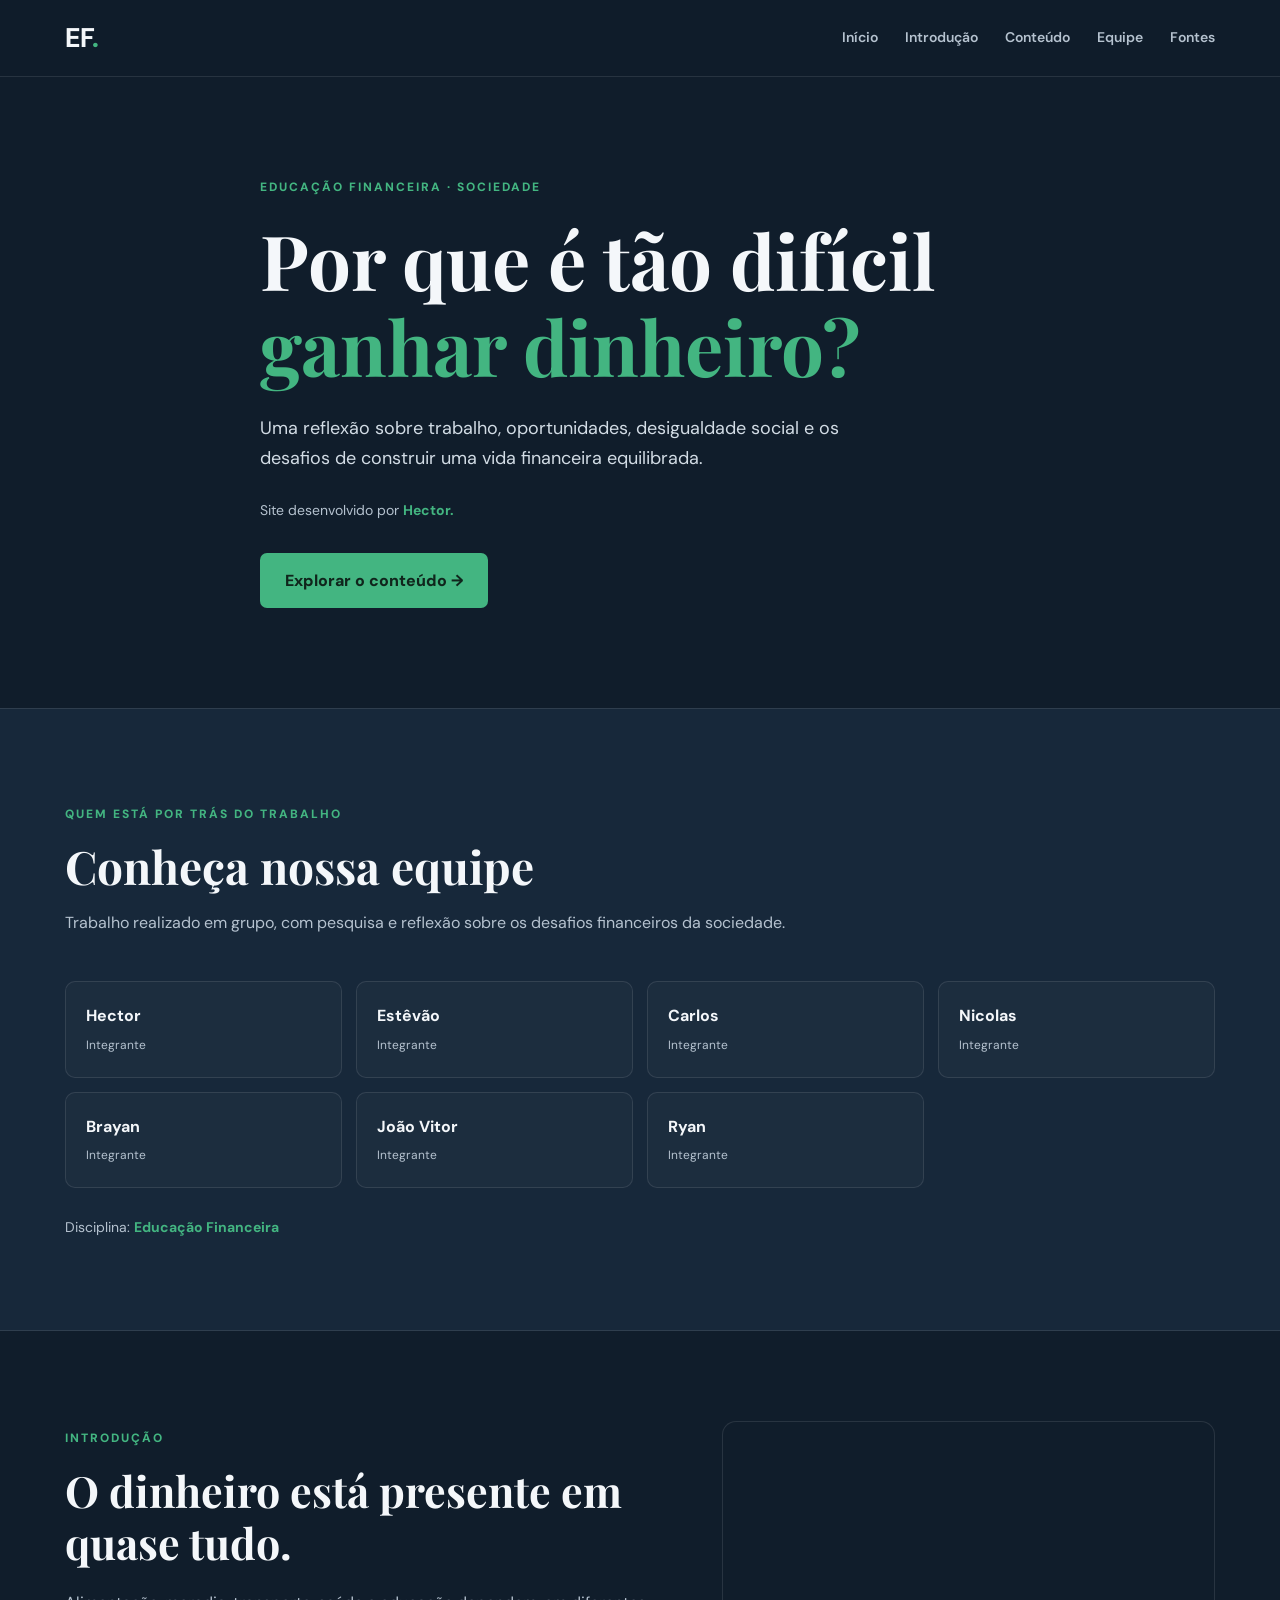
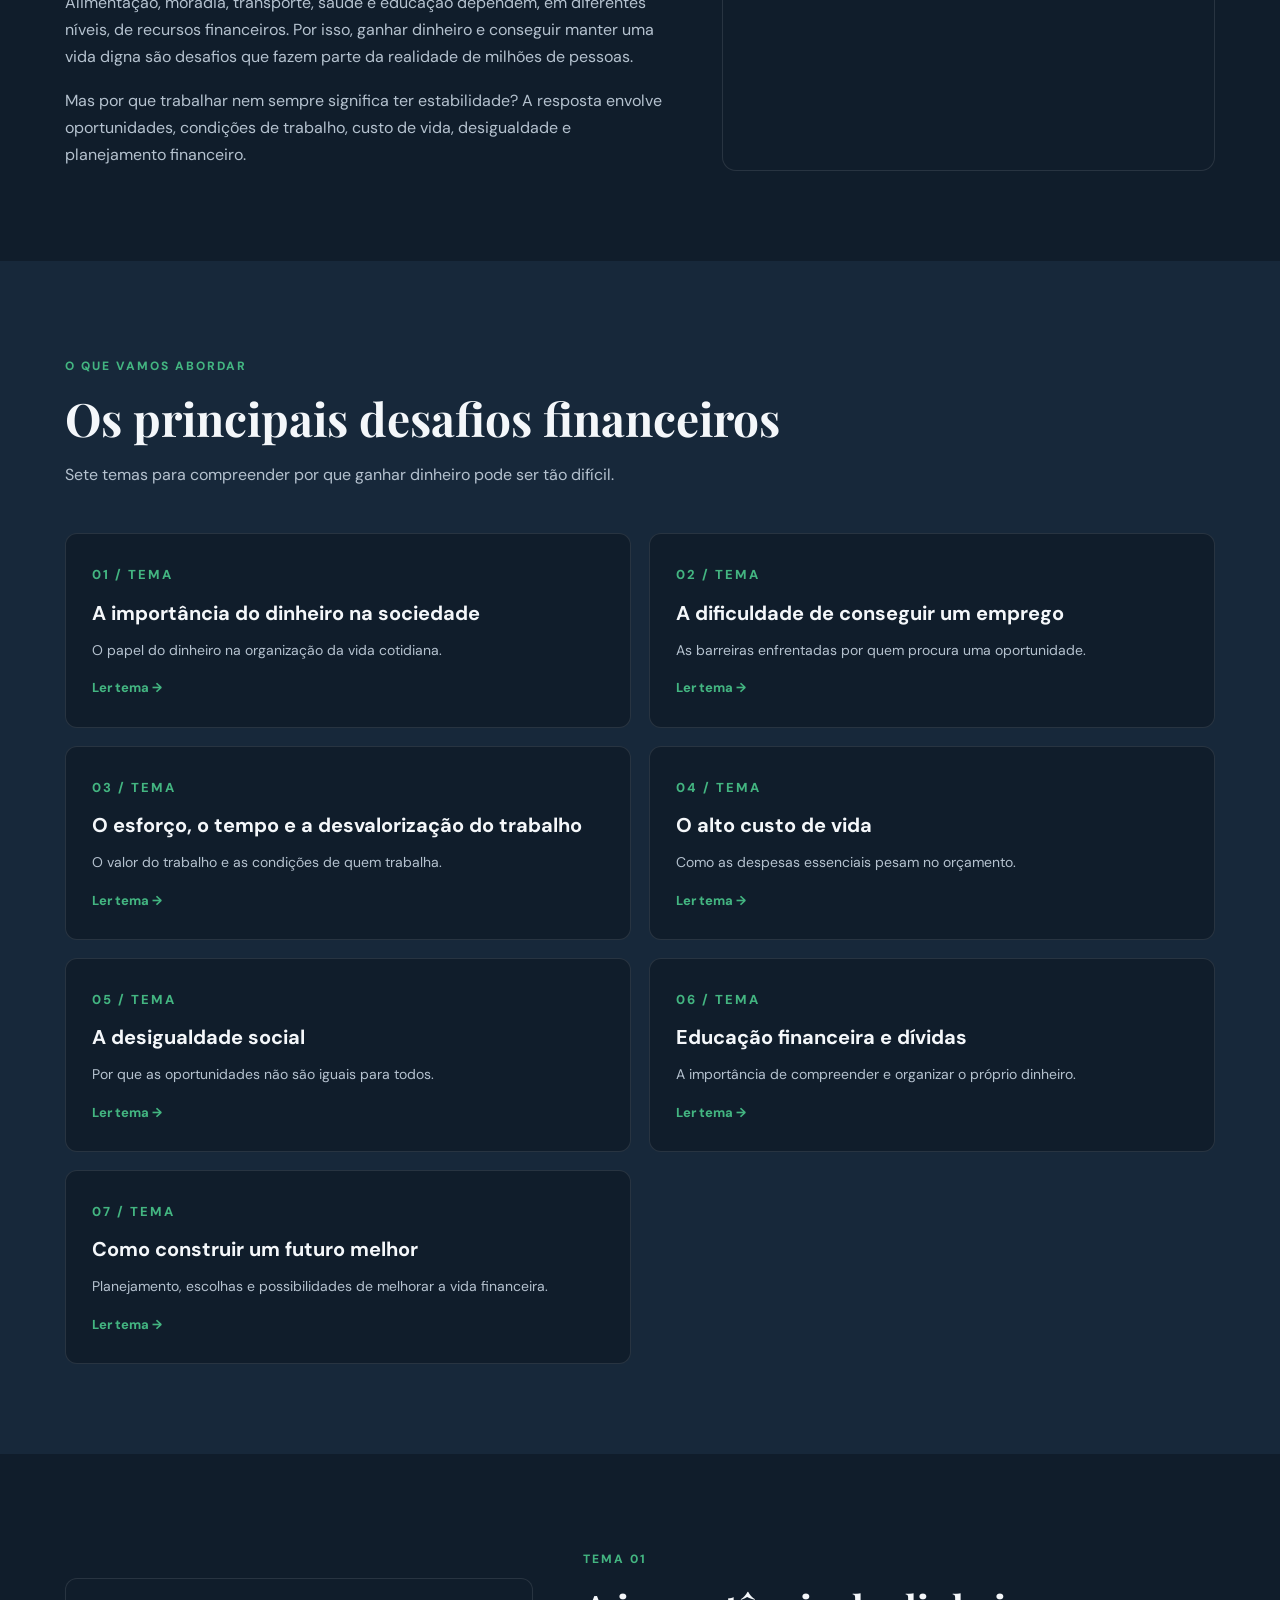
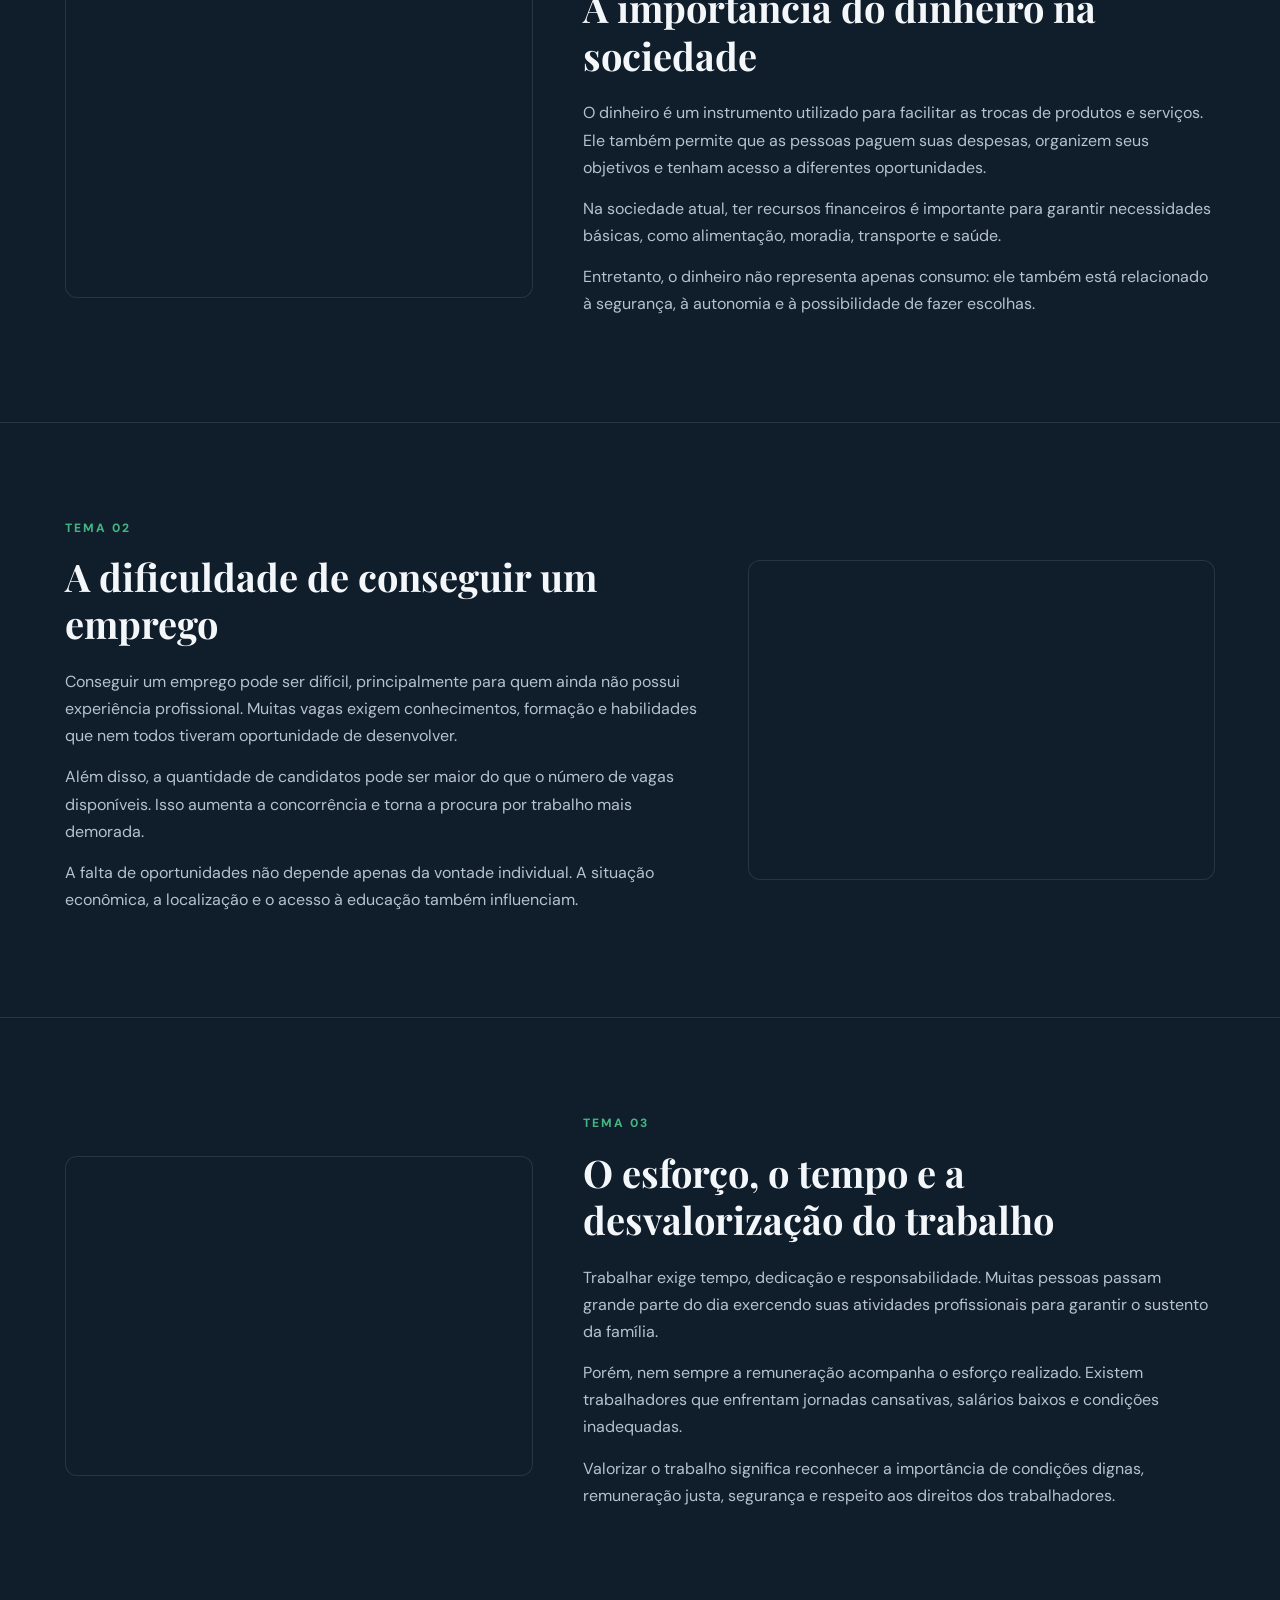
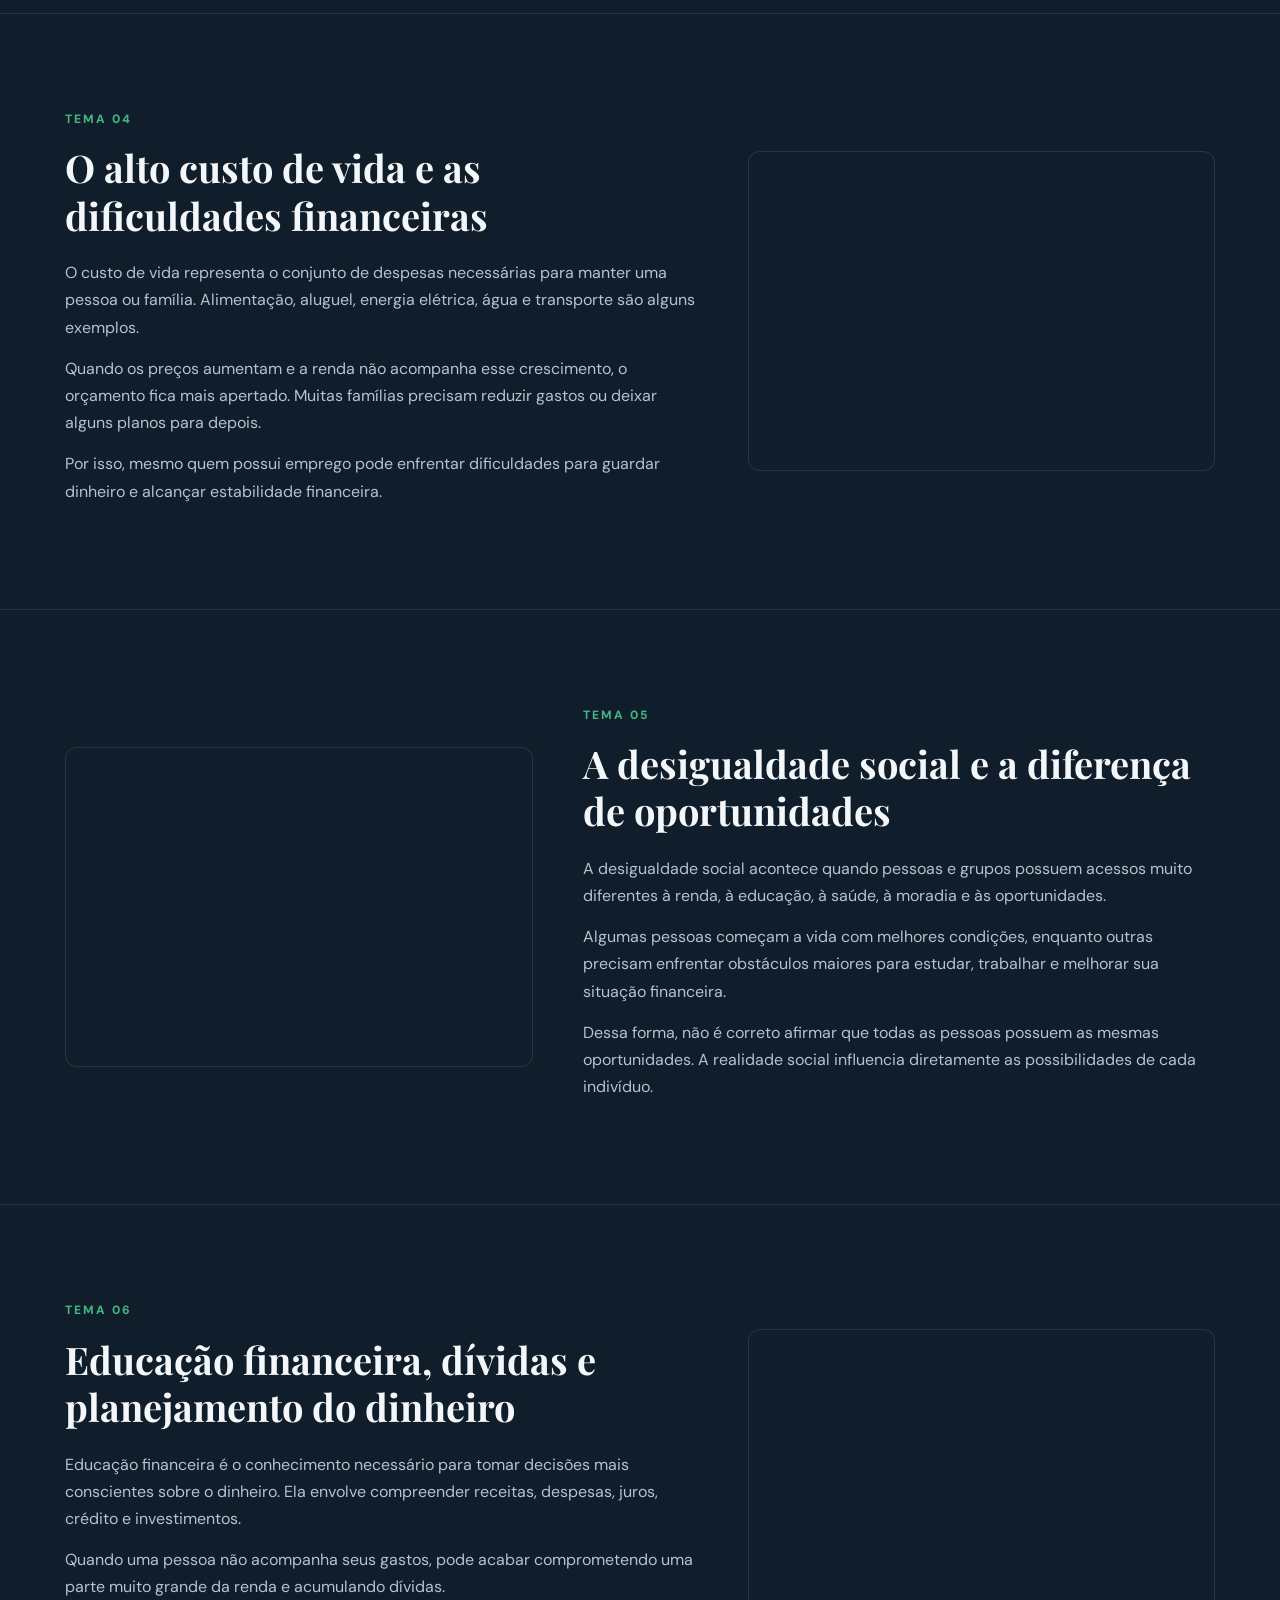
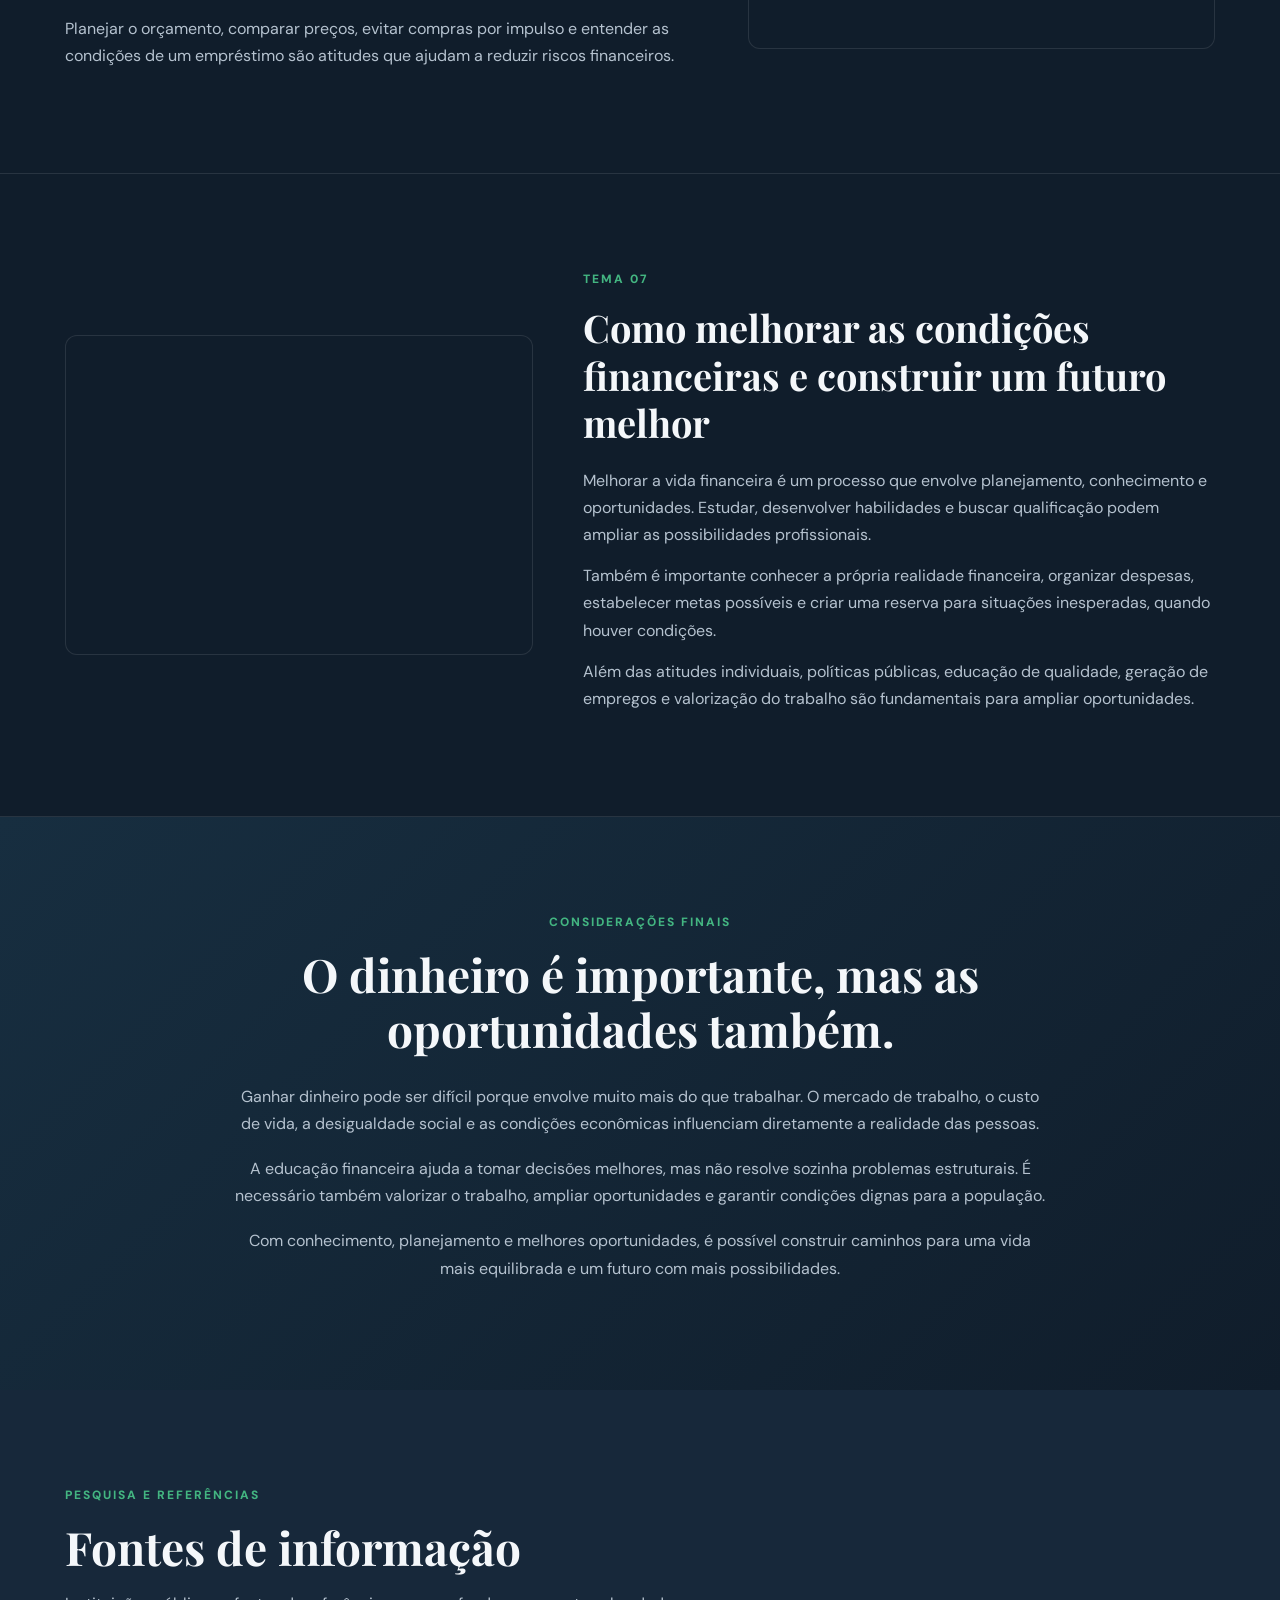
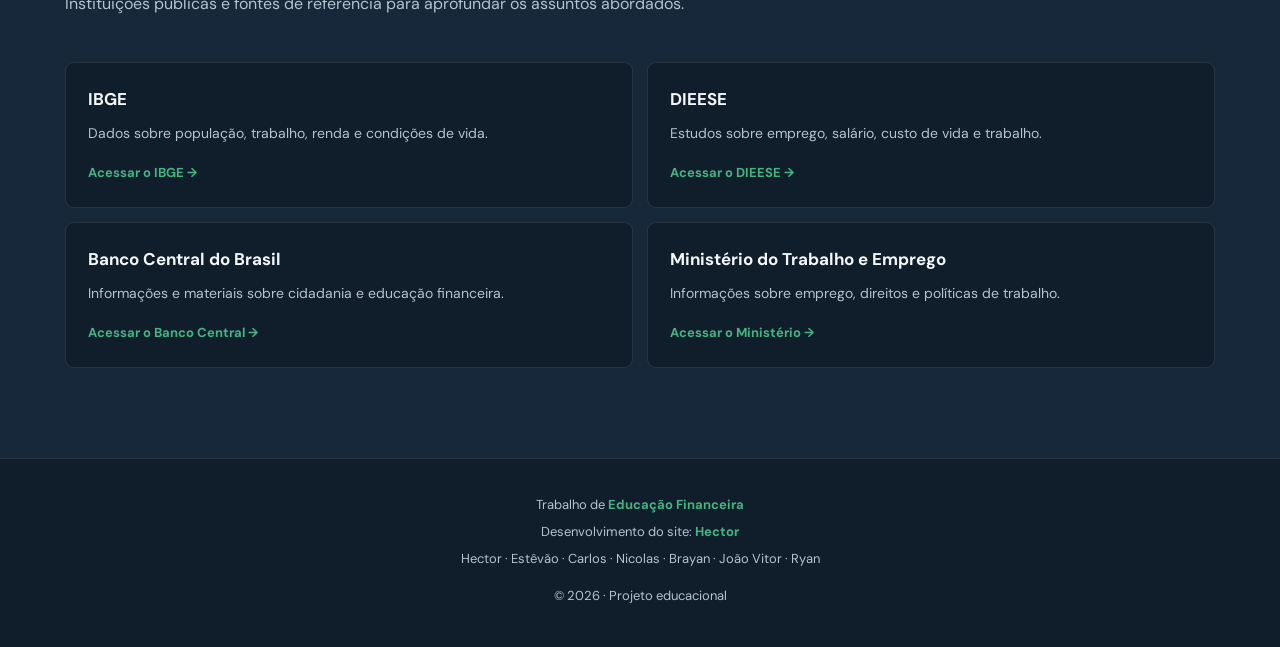
==== index.html @ 25fe2337 "Add files via upload" ====
<!DOCTYPE html>
<html lang="pt-BR">
<head>
  <meta charset="UTF-8">
  <meta name="viewport" content="width=device-width, initial-scale=1.0">
  <meta name="theme-color" content="#101d2b">
  <meta name="description" content="Por que é tão difícil ganhar dinheiro? Um estudo sobre trabalho, desigualdade social e educação financeira.">
  <title>Por que é tão difícil ganhar dinheiro? | Educação Financeira</title>
  <link rel="preconnect" href="https://fonts.googleapis.com">
  <link rel="preconnect" href="https://fonts.gstatic.com" crossorigin>
  <link href="https://fonts.googleapis.com/css2?family=DM+Sans:wght@400;500;600;700;800&family=Playfair+Display:wght@600;700;800&display=swap" rel="stylesheet">
  <link rel="stylesheet" href="style.css">
  <script src="script.js" defer></script>
</head>

<body>

<header class="header">
  <div class="container navbar">
    <a href="#inicio" class="logo">EF<span>.</span></a>

    <button class="menu-button" id="menuButton" aria-label="Abrir menu" aria-expanded="false">
      ☰
    </button>

    <nav class="nav-links" id="navLinks">
      <a href="#inicio">Início</a>
      <a href="#introducao">Introdução</a>
      <a href="#conteudo">Conteúdo</a>
      <a href="#equipe">Equipe</a>
      <a href="#fontes">Fontes</a>
    </nav>
  </div>
</header>

<main>

  <!-- CAPA -->
  <section class="hero" id="inicio">
    <div class="container hero-content">
      <div class="eyebrow">Educação financeira · Sociedade</div>

      <h1>Por que é tão difícil <span>ganhar dinheiro?</span></h1>

      <p class="hero-description">
        Uma reflexão sobre trabalho, oportunidades, desigualdade social
        e os desafios de construir uma vida financeira equilibrada.
      </p>

      <p class="hero-author">
        Site desenvolvido por <strong>Hector.</strong>
      </p>

      <a href="#introducao" class="button">Explorar o conteúdo →</a>
    </div>
  </section>

  <!-- EQUIPE -->
  <section class="team section" id="equipe">
    <div class="container">
      <div class="section-heading reveal">
        <span class="section-label">Quem está por trás do trabalho</span>
        <h2>Conheça nossa equipe</h2>
        <p>
          Trabalho realizado em grupo, com pesquisa e reflexão
          sobre os desafios financeiros da sociedade.
        </p>
      </div>

      <div class="team-grid">
        <div class="team-member reveal"><strong>Hector</strong><span>Integrante</span></div>
        <div class="team-member reveal"><strong>Estêvão</strong><span>Integrante</span></div>
        <div class="team-member reveal"><strong>Carlos</strong><span>Integrante</span></div>
        <div class="team-member reveal"><strong>Nicolas</strong><span>Integrante</span></div>
        <div class="team-member reveal"><strong>Brayan</strong><span>Integrante</span></div>
        <div class="team-member reveal"><strong>João Vitor</strong><span>Integrante</span></div>
        <div class="team-member reveal"><strong>Ryan</strong><span>Integrante</span></div>
      </div>

      <p class="discipline">
        Disciplina: <strong>Educação Financeira</strong>
      </p>
    </div>
  </section>

  <!-- INTRODUÇÃO -->
  <section class="section" id="introducao">
    <div class="container intro-grid">
      <div class="intro-text reveal">
        <span class="section-label">Introdução</span>
        <h2>O dinheiro está presente em quase tudo.</h2>

        <p>
          Alimentação, moradia, transporte, saúde e educação dependem,
          em diferentes níveis, de recursos financeiros. Por isso,
          ganhar dinheiro e conseguir manter uma vida digna são desafios
          que fazem parte da realidade de milhões de pessoas.
        </p>

        <p>
          Mas por que trabalhar nem sempre significa ter estabilidade?
          A resposta envolve oportunidades, condições de trabalho,
          custo de vida, desigualdade e planejamento financeiro.
        </p>
      </div>

      <div class="photo intro-photo reveal"></div>
    </div>
  </section>

  <!-- SUMÁRIO -->
  <section class="topics section" id="conteudo">
    <div class="container">
      <div class="section-heading reveal">
        <span class="section-label">O que vamos abordar</span>
        <h2>Os principais desafios financeiros</h2>
        <p>
          Sete temas para compreender por que ganhar dinheiro
          pode ser tão difícil.
        </p>
      </div>

      <div class="topic-grid">

        <article class="topic-card reveal">
          <span class="topic-number">01 / TEMA</span>
          <h3>A importância do dinheiro na sociedade</h3>
          <p>O papel do dinheiro na organização da vida cotidiana.</p>
          <a href="#tema1">Ler tema →</a>
        </article>

        <article class="topic-card reveal">
          <span class="topic-number">02 / TEMA</span>
          <h3>A dificuldade de conseguir um emprego</h3>
          <p>As barreiras enfrentadas por quem procura uma oportunidade.</p>
          <a href="#tema2">Ler tema →</a>
        </article>

        <article class="topic-card reveal">
          <span class="topic-number">03 / TEMA</span>
          <h3>O esforço, o tempo e a desvalorização do trabalho</h3>
          <p>O valor do trabalho e as condições de quem trabalha.</p>
          <a href="#tema3">Ler tema →</a>
        </article>

        <article class="topic-card reveal">
          <span class="topic-number">04 / TEMA</span>
          <h3>O alto custo de vida</h3>
          <p>Como as despesas essenciais pesam no orçamento.</p>
          <a href="#tema4">Ler tema →</a>
        </article>

        <article class="topic-card reveal">
          <span class="topic-number">05 / TEMA</span>
          <h3>A desigualdade social</h3>
          <p>Por que as oportunidades não são iguais para todos.</p>
          <a href="#tema5">Ler tema →</a>
        </article>

        <article class="topic-card reveal">
          <span class="topic-number">06 / TEMA</span>
          <h3>Educação financeira e dívidas</h3>
          <p>A importância de compreender e organizar o próprio dinheiro.</p>
          <a href="#tema6">Ler tema →</a>
        </article>

        <article class="topic-card reveal">
          <span class="topic-number">07 / TEMA</span>
          <h3>Como construir um futuro melhor</h3>
          <p>Planejamento, escolhas e possibilidades de melhorar a vida financeira.</p>
          <a href="#tema7">Ler tema →</a>
        </article>

      </div>
    </div>
  </section>

  <!-- TEMA 1 -->
  <section class="article section" id="tema1">
    <div class="container article-grid">
      <div class="article-photo photo-money reveal"></div>

      <div class="article-content reveal">
        <span class="section-label">Tema 01</span>
        <h2>A importância do dinheiro na sociedade</h2>

        <p>
          O dinheiro é um instrumento utilizado para facilitar as trocas
          de produtos e serviços. Ele também permite que as pessoas paguem
          suas despesas, organizem seus objetivos e tenham acesso
          a diferentes oportunidades.
        </p>

        <p>
          Na sociedade atual, ter recursos financeiros é importante
          para garantir necessidades básicas, como alimentação,
          moradia, transporte e saúde.
        </p>

        <p>
          Entretanto, o dinheiro não representa apenas consumo:
          ele também está relacionado à segurança, à autonomia
          e à possibilidade de fazer escolhas.
        </p>
      </div>
    </div>
  </section>

  <!-- TEMA 2 -->
  <section class="article section" id="tema2">
    <div class="container article-grid">
      <div class="article-photo photo-work reveal"></div>

      <div class="article-content reveal">
        <span class="section-label">Tema 02</span>
        <h2>A dificuldade de conseguir um emprego</h2>

        <p>
          Conseguir um emprego pode ser difícil, principalmente para
          quem ainda não possui experiência profissional. Muitas vagas
          exigem conhecimentos, formação e habilidades que nem todos
          tiveram oportunidade de desenvolver.
        </p>

        <p>
          Além disso, a quantidade de candidatos pode ser maior do que
          o número de vagas disponíveis. Isso aumenta a concorrência
          e torna a procura por trabalho mais demorada.
        </p>

        <p>
          A falta de oportunidades não depende apenas da vontade
          individual. A situação econômica, a localização e o acesso
          à educação também influenciam.
        </p>
      </div>
    </div>
  </section>

  <!-- TEMA 3 -->
  <section class="article section" id="tema3">
    <div class="container article-grid">
      <div class="article-photo photo-labor reveal"></div>

      <div class="article-content reveal">
        <span class="section-label">Tema 03</span>
        <h2>O esforço, o tempo e a desvalorização do trabalho</h2>

        <p>
          Trabalhar exige tempo, dedicação e responsabilidade.
          Muitas pessoas passam grande parte do dia exercendo suas
          atividades profissionais para garantir o sustento da família.
        </p>

        <p>
          Porém, nem sempre a remuneração acompanha o esforço realizado.
          Existem trabalhadores que enfrentam jornadas cansativas,
          salários baixos e condições inadequadas.
        </p>

        <p>
          Valorizar o trabalho significa reconhecer a importância
          de condições dignas, remuneração justa, segurança e respeito
          aos direitos dos trabalhadores.
        </p>
      </div>
    </div>
  </section>

  <!-- TEMA 4 -->
  <section class="article section" id="tema4">
    <div class="container article-grid">
      <div class="article-photo photo-cost reveal"></div>

      <div class="article-content reveal">
        <span class="section-label">Tema 04</span>
        <h2>O alto custo de vida e as dificuldades financeiras</h2>

        <p>
          O custo de vida representa o conjunto de despesas necessárias
          para manter uma pessoa ou família. Alimentação, aluguel,
          energia elétrica, água e transporte são alguns exemplos.
        </p>

        <p>
          Quando os preços aumentam e a renda não acompanha esse
          crescimento, o orçamento fica mais apertado. Muitas famílias
          precisam reduzir gastos ou deixar alguns planos para depois.
        </p>

        <p>
          Por isso, mesmo quem possui emprego pode enfrentar dificuldades
          para guardar dinheiro e alcançar estabilidade financeira.
        </p>
      </div>
    </div>
  </section>

  <!-- TEMA 5 -->
  <section class="article section" id="tema5">
    <div class="container article-grid">
      <div class="article-photo photo-inequality reveal"></div>

      <div class="article-content reveal">
        <span class="section-label">Tema 05</span>
        <h2>A desigualdade social e a diferença de oportunidades</h2>

        <p>
          A desigualdade social acontece quando pessoas e grupos possuem
          acessos muito diferentes à renda, à educação, à saúde,
          à moradia e às oportunidades.
        </p>

        <p>
          Algumas pessoas começam a vida com melhores condições,
          enquanto outras precisam enfrentar obstáculos maiores
          para estudar, trabalhar e melhorar sua situação financeira.
        </p>

        <p>
          Dessa forma, não é correto afirmar que todas as pessoas
          possuem as mesmas oportunidades. A realidade social influencia
          diretamente as possibilidades de cada indivíduo.
        </p>
      </div>
    </div>
  </section>

  <!-- TEMA 6 -->
  <section class="article section" id="tema6">
    <div class="container article-grid">
      <div class="article-photo photo-planning reveal"></div>

      <div class="article-content reveal">
        <span class="section-label">Tema 06</span>
        <h2>Educação financeira, dívidas e planejamento do dinheiro</h2>

        <p>
          Educação financeira é o conhecimento necessário para tomar
          decisões mais conscientes sobre o dinheiro. Ela envolve
          compreender receitas, despesas, juros, crédito e investimentos.
        </p>

        <p>
          Quando uma pessoa não acompanha seus gastos, pode acabar
          comprometendo uma parte muito grande da renda e acumulando dívidas.
        </p>

        <p>
          Planejar o orçamento, comparar preços, evitar compras por
          impulso e entender as condições de um empréstimo são atitudes
          que ajudam a reduzir riscos financeiros.
        </p>
      </div>
    </div>
  </section>

  <!-- TEMA 7 -->
  <section class="article section" id="tema7">
    <div class="container article-grid">
      <div class="article-photo photo-future reveal"></div>

      <div class="article-content reveal">
        <span class="section-label">Tema 07</span>
        <h2>Como melhorar as condições financeiras e construir um futuro melhor</h2>

        <p>
          Melhorar a vida financeira é um processo que envolve
          planejamento, conhecimento e oportunidades. Estudar,
          desenvolver habilidades e buscar qualificação podem ampliar
          as possibilidades profissionais.
        </p>

        <p>
          Também é importante conhecer a própria realidade financeira,
          organizar despesas, estabelecer metas possíveis e criar
          uma reserva para situações inesperadas, quando houver condições.
        </p>

        <p>
          Além das atitudes individuais, políticas públicas,
          educação de qualidade, geração de empregos e valorização
          do trabalho são fundamentais para ampliar oportunidades.
        </p>
      </div>
    </div>
  </section>

  <!-- CONCLUSÃO -->
  <section class="conclusion section">
    <div class="container">
      <div class="section-heading reveal">
        <span class="section-label">Considerações finais</span>
        <h2>O dinheiro é importante, mas as oportunidades também.</h2>
      </div>

      <div class="conclusion-text reveal">
        <p>
          Ganhar dinheiro pode ser difícil porque envolve muito mais
          do que trabalhar. O mercado de trabalho, o custo de vida,
          a desigualdade social e as condições econômicas influenciam
          diretamente a realidade das pessoas.
        </p>

        <p>
          A educação financeira ajuda a tomar decisões melhores,
          mas não resolve sozinha problemas estruturais. É necessário
          também valorizar o trabalho, ampliar oportunidades e garantir
          condições dignas para a população.
        </p>

        <p>
          Com conhecimento, planejamento e melhores oportunidades,
          é possível construir caminhos para uma vida mais equilibrada
          e um futuro com mais possibilidades.
        </p>
      </div>
    </div>
  </section>

  <!-- FONTES -->
  <section class="sources section" id="fontes">
    <div class="container">
      <div class="section-heading reveal">
        <span class="section-label">Pesquisa e referências</span>
        <h2>Fontes de informação</h2>
        <p>
          Instituições públicas e fontes de referência para aprofundar
          os assuntos abordados.
        </p>
      </div>

      <div class="source-list">

        <div class="source reveal">
          <strong>IBGE</strong>
          <p>Dados sobre população, trabalho, renda e condições de vida.</p>
          <a href="https://www.ibge.gov.br/" target="_blank" rel="noopener noreferrer">Acessar o IBGE →</a>
        </div>

        <div class="source reveal">
          <strong>DIEESE</strong>
          <p>Estudos sobre emprego, salário, custo de vida e trabalho.</p>
          <a href="https://www.dieese.org.br/" target="_blank" rel="noopener noreferrer">Acessar o DIEESE →</a>
        </div>

        <div class="source reveal">
          <strong>Banco Central do Brasil</strong>
          <p>Informações e materiais sobre cidadania e educação financeira.</p>
          <a href="https://www.bcb.gov.br/" target="_blank" rel="noopener noreferrer">Acessar o Banco Central →</a>
        </div>

        <div class="source reveal">
          <strong>Ministério do Trabalho e Emprego</strong>
          <p>Informações sobre emprego, direitos e políticas de trabalho.</p>
          <a href="https://www.gov.br/trabalho-e-emprego/pt-br" target="_blank" rel="noopener noreferrer">Acessar o Ministério →</a>
        </div>

      </div>
    </div>
  </section>

</main>

<footer class="footer">
  <div class="container">
    <p>Trabalho de <strong>Educação Financeira</strong></p>
    <p>Desenvolvimento do site: <strong>Hector</strong></p>
    <p>Hector · Estêvão · Carlos · Nicolas · Brayan · João Vitor · Ryan</p>
    <p class="copyright">© 2026 · Projeto educacional</p>
  </div>
</footer>

<button class="back-top" id="backTop" aria-label="Voltar ao topo">↑</button>

</body>
</html>
---- style.css ----
/* ========================================
   EDUCAÇÃO FINANCEIRA
   Identidade visual azul-marinho e verde
======================================== */

:root {
  --bg: #101d2b;
  --surface: #17283a;
  --surface-light: #1e3449;
  --green: #43b581;
  --green-light: #65d49e;
  --white: #f4f7fa;
  --muted: #b5c2cf;
  --line: rgba(255, 255, 255, 0.10);
  --max-width: 1150px;
}

/* RESET */

* {
  margin: 0;
  padding: 0;
  box-sizing: border-box;
  scroll-behavior: smooth;
}

body {
  background: var(--bg);
  color: var(--white);
  font-family: "DM Sans", sans-serif;
  line-height: 1.7;
  overflow-x: hidden;
}

a {
  color: inherit;
  text-decoration: none;
}

button {
  font-family: inherit;
}

img {
  max-width: 100%;
  display: block;
}

.container {
  width: min(90%, var(--max-width));
  margin: 0 auto;
}

.section {
  padding: 90px 0;
}

/* CABEÇALHO */

.header {
  position: sticky;
  top: 0;
  z-index: 1000;
  background: rgba(16, 29, 43, 0.95);
  backdrop-filter: blur(14px);
  border-bottom: 1px solid var(--line);
}

.navbar {
  min-height: 76px;
  display: flex;
  align-items: center;
  justify-content: space-between;
  gap: 20px;
}

.logo {
  font-size: 27px;
  font-weight: 800;
  letter-spacing: -1px;
}

.logo span {
  color: var(--green);
}

.nav-links {
  display: flex;
  align-items: center;
  gap: 27px;
}

.nav-links a {
  color: var(--muted);
  font-size: 14px;
  font-weight: 600;
  transition: color 0.3s;
}

.nav-links a:hover {
  color: var(--green);
}

.menu-button {
  display: none;
  background: transparent;
  color: var(--white);
  border: 1px solid var(--line);
  border-radius: 8px;
  padding: 8px 13px;
  font-size: 21px;
  cursor: pointer;
}

/* CAPA */

.hero {
  min-height: 620px;
  display: flex;
  align-items: center;
  position: relative;
  background:
    linear-gradient(
      90deg,
      rgba(16, 29, 43, 0.98) 0%,
      rgba(16, 29, 43, 0.88) 50%,
      rgba(16, 29, 43, 0.48) 100%
    ),
    url("https://images.unsplash.com/photo-1444653614773-995cb1ef9efa?auto=format&fit=crop&w=1800&q=85")
    center/cover;
}

.hero-content {
  padding: 100px 0;
  max-width: 760px;
}

.eyebrow,
.section-label {
  color: var(--green);
  text-transform: uppercase;
  letter-spacing: 2px;
  font-size: 12px;
  font-weight: 800;
}

.eyebrow {
  margin-bottom: 20px;
}

.hero h1 {
  font-family: "Playfair Display", serif;
  font-size: clamp(42px, 7vw, 76px);
  line-height: 1.12;
  margin-bottom: 25px;
}

.hero h1 span {
  color: var(--green);
}

.hero-description {
  color: #d2dce5;
  font-size: 18px;
  max-width: 620px;
  margin-bottom: 25px;
}

.hero-author {
  color: var(--muted);
  font-size: 14px;
}

.hero-author strong {
  color: var(--green);
}

.button {
  display: inline-block;
  margin-top: 30px;
  padding: 14px 25px;
  border-radius: 7px;
  background: var(--green);
  color: #10251c;
  font-weight: 800;
  transition: 0.3s;
}

.button:hover {
  background: var(--green-light);
  transform: translateY(-3px);
}

/* TÍTULOS DAS SEÇÕES */

.section-heading {
  max-width: 720px;
  margin-bottom: 45px;
}

.section-heading h2 {
  font-family: "Playfair Display", serif;
  font-size: clamp(30px, 5vw, 46px);
  line-height: 1.2;
  margin: 13px 0 15px;
}

.section-heading p {
  color: var(--muted);
}

/* EQUIPE */

.team {
  background: var(--surface);
  border-top: 1px solid var(--line);
  border-bottom: 1px solid var(--line);
}

.team-grid {
  display: grid;
  grid-template-columns: repeat(4, 1fr);
  gap: 14px;
}

.team-member {
  padding: 20px;
  border: 1px solid var(--line);
  border-radius: 10px;
  background: rgba(255, 255, 255, 0.025);
  transition: 0.3s;
}

.team-member:hover {
  border-color: var(--green);
  transform: translateY(-4px);
}

.team-member strong {
  display: block;
  font-size: 16px;
}

.team-member span {
  color: var(--muted);
  font-size: 12px;
}

.discipline {
  margin-top: 28px;
  color: var(--muted);
  font-size: 14px;
}

.discipline strong {
  color: var(--green);
}

/* INTRODUÇÃO */

.intro-grid {
  display: grid;
  grid-template-columns: 1.1fr 0.9fr;
  align-items: center;
  gap: 55px;
}

.intro-text h2 {
  font-family: "Playfair Display", serif;
  font-size: clamp(30px, 5vw, 43px);
  line-height: 1.2;
  margin: 15px 0 20px;
}

.intro-text p {
  color: var(--muted);
  margin-top: 17px;
}

.photo {
  min-height: 350px;
  border-radius: 14px;
  background-position: center;
  background-size: cover;
  border: 1px solid var(--line);
}

.intro-photo {
  background-image: url("https://images.unsplash.com/photo-1554224155-6726b3ff858f?auto=format&fit=crop&w=1000&q=85");
}

/* SUMÁRIO */

.topics {
  background: var(--surface);
}

.topic-grid {
  display: grid;
  grid-template-columns: repeat(2, 1fr);
  gap: 18px;
}

.topic-card {
  background: var(--bg);
  border: 1px solid var(--line);
  border-radius: 12px;
  padding: 26px;
  transition: 0.3s;
}

.topic-card:hover {
  transform: translateY(-5px);
  border-color: var(--green);
  background: var(--surface-light);
}

.topic-number {
  color: var(--green);
  font-weight: 800;
  font-size: 13px;
  letter-spacing: 2px;
}

.topic-card h3 {
  margin: 12px 0;
  font-size: 20px;
  line-height: 1.35;
}

.topic-card p {
  color: var(--muted);
  font-size: 14px;
}

.topic-card a {
  display: inline-block;
  margin-top: 15px;
  color: var(--green);
  font-size: 13px;
  font-weight: 800;
  transition: 0.3s;
}

.topic-card a:hover {
  color: var(--green-light);
  transform: translateX(4px);
}

/* ARTIGOS */

.article {
  border-bottom: 1px solid var(--line);
}

.article-grid {
  display: grid;
  grid-template-columns: 0.85fr 1.15fr;
  gap: 50px;
  align-items: center;
}

.article:nth-child(even) .article-grid {
  grid-template-columns: 1.15fr 0.85fr;
}

.article:nth-child(even) .article-photo {
  order: 2;
}

.article-photo {
  min-height: 320px;
  border-radius: 12px;
  background-size: cover;
  background-position: center;
  border: 1px solid var(--line);
  transition: transform 0.4s;
}

.article-photo:hover {
  transform: scale(1.02);
}

.photo-money {
  background-image: url("https://images.unsplash.com/photo-1579621970563-ebec7560ff3e?auto=format&fit=crop&w=1000&q=85");
}

.photo-work {
  background-image: url("https://images.unsplash.com/photo-1521737711867-e3b97375f902?auto=format&fit=crop&w=1000&q=85");
}

.photo-labor {
  background-image: url("https://images.unsplash.com/photo-1581091226825-a6a2a5aee158?auto=format&fit=crop&w=1000&q=85");
}

.photo-cost {
  background-image: url("https://images.unsplash.com/photo-1542838132-92c53300491e?auto=format&fit=crop&w=1000&q=85");
}

.photo-inequality {
  background-image: url("https://images.unsplash.com/photo-1518391846015-55a9cc003b25?auto=format&fit=crop&w=1000&q=85");
}

.photo-planning {
  background-image: url("https://images.unsplash.com/photo-1454165804606-c3d57bc86b40?auto=format&fit=crop&w=1000&q=85");
}

.photo-future {
  background-image: url("https://images.unsplash.com/photo-1460925895917-afdab827c52f?auto=format&fit=crop&w=1000&q=85");
}

.article-content h2 {
  font-family: "Playfair Display", serif;
  font-size: clamp(27px, 4vw, 38px);
  line-height: 1.25;
  margin: 13px 0 20px;
}

.article-content p {
  color: var(--muted);
  margin-bottom: 14px;
}

/* CONCLUSÃO */

.conclusion {
  background: linear-gradient(135deg, #172e40, #101d2b);
  text-align: center;
}

.conclusion .section-heading {
  margin: 0 auto 25px;
  max-width: 850px;
}

.conclusion-text {
  max-width: 820px;
  margin: auto;
}

.conclusion-text p {
  color: var(--muted);
  margin-bottom: 18px;
}

/* FONTES */

.sources {
  background: var(--surface);
}

.source-list {
  display: grid;
  grid-template-columns: repeat(2, 1fr);
  gap: 14px;
}

.source {
  padding: 22px;
  border: 1px solid var(--line);
  border-radius: 9px;
  background: var(--bg);
  transition: 0.3s;
}

.source:hover {
  border-color: var(--green);
  transform: translateY(-3px);
}

.source strong {
  display: block;
  margin-bottom: 8px;
  font-size: 17px;
}

.source p {
  color: var(--muted);
  font-size: 14px;
  margin-bottom: 12px;
}

.source a {
  color: var(--green);
  font-size: 13px;
  font-weight: 700;
}

.source a:hover {
  color: var(--green-light);
}

/* RODAPÉ */

.footer {
  padding: 35px 0;
  border-top: 1px solid var(--line);
  text-align: center;
  color: var(--muted);
  font-size: 13px;
}

.footer strong {
  color: var(--green);
}

.footer p {
  margin-bottom: 5px;
}

.copyright {
  margin-top: 15px;
}

/* BOTÃO VOLTAR AO TOPO */

.back-top {
  position: fixed;
  right: 20px;
  bottom: 20px;
  width: 45px;
  height: 45px;
  border: none;
  border-radius: 50%;
  background: var(--green);
  color: #10251c;
  font-size: 22px;
  font-weight: 800;
  cursor: pointer;
  display: none;
  z-index: 900;
  transition: 0.3s;
}

.back-top:hover {
  background: var(--green-light);
  transform: translateY(-4px);
}

.back-top.show {
  display: block;
}

/* ANIMAÇÕES */

.reveal {
  opacity: 0;
  transform: translateY(25px);
  transition:
    opacity 0.7s ease,
    transform 0.7s ease;
}

.reveal.visible {
  opacity: 1;
  transform: translateY(0);
}

/* RESPONSIVIDADE */

@media (max-width: 800px) {
  .team-grid {
    grid-template-columns: repeat(2, 1fr);
  }

  .intro-grid,
  .article-grid,
  .article:nth-child(even) .article-grid {
    grid-template-columns: 1fr;
    gap: 25px;
  }

  .article:nth-child(even) .article-photo {
    order: 0;
  }

  .photo,
  .article-photo {
    min-height: 260px;
  }
}

@media (max-width: 600px) {
  .navbar {
    min-height: 68px;
  }

  .menu-button {
    display: block;
  }

  .nav-links {
    display: none;
    position: absolute;
    top: 68px;
    left: 0;
    width: 100%;
    padding: 20px 5%;
    background: var(--surface);
    border-bottom: 1px solid var(--line);
    flex-direction: column;
    align-items: flex-start;
    gap: 18px;
  }

  .nav-links.open {
    display: flex;
  }

  .hero {
    min-height: 570px;
  }

  .hero-content {
    padding: 75px 0;
  }

  .hero-description {
    font-size: 16px;
  }

  .section {
    padding: 65px 0;
  }

  .topic-grid,
  .source-list {
    grid-template-columns: 1fr;
  }

  .team-grid {
    grid-template-columns: repeat(2, 1fr);
  }

  .team-member {
    padding: 15px;
  }

  .topic-card {
    padding: 22px;
  }
}

/* ACESSIBILIDADE */

@media (prefers-reduced-motion: reduce) {
  *,
  *::before,
  *::after {
    scroll-behavior: auto !important;
    transition-duration: 0.01ms !important;
    animation-duration: 0.01ms !important;
  }

  .reveal {
    opacity: 1;
    transform: none;
  }
}
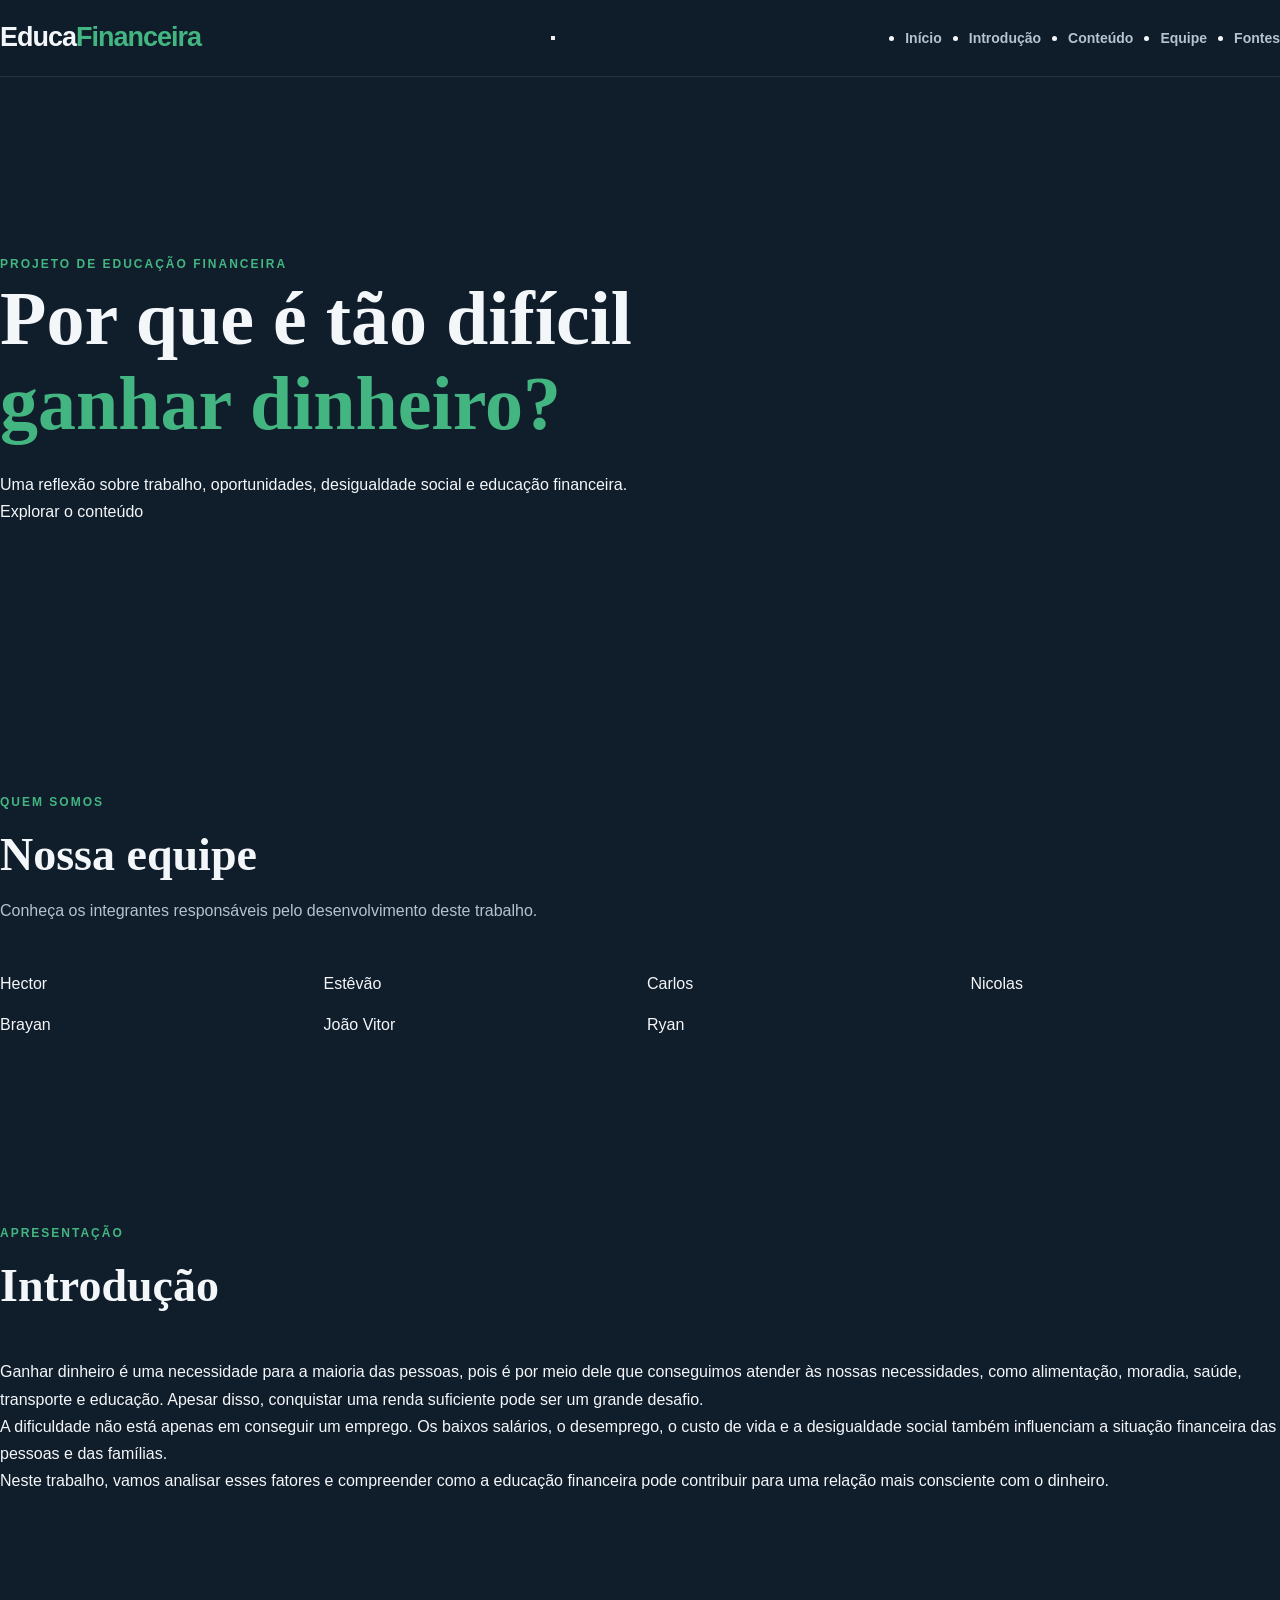
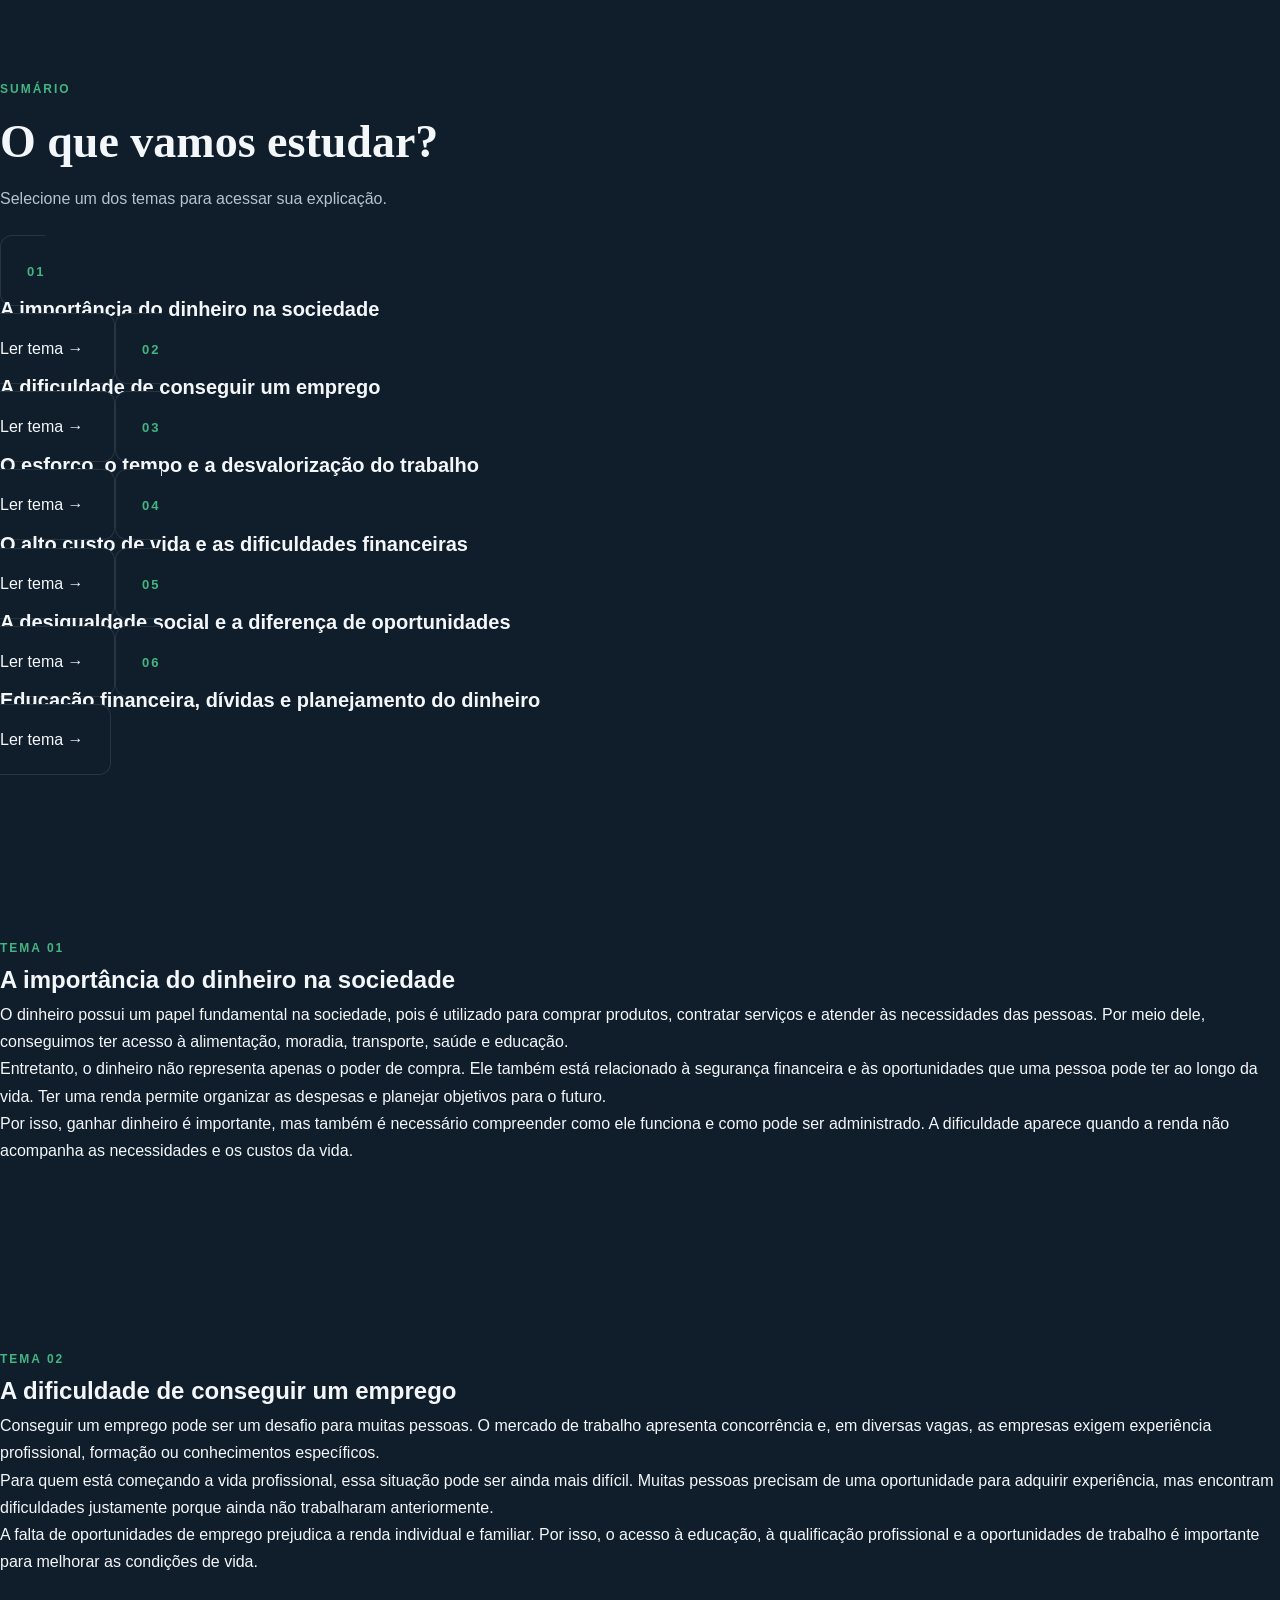
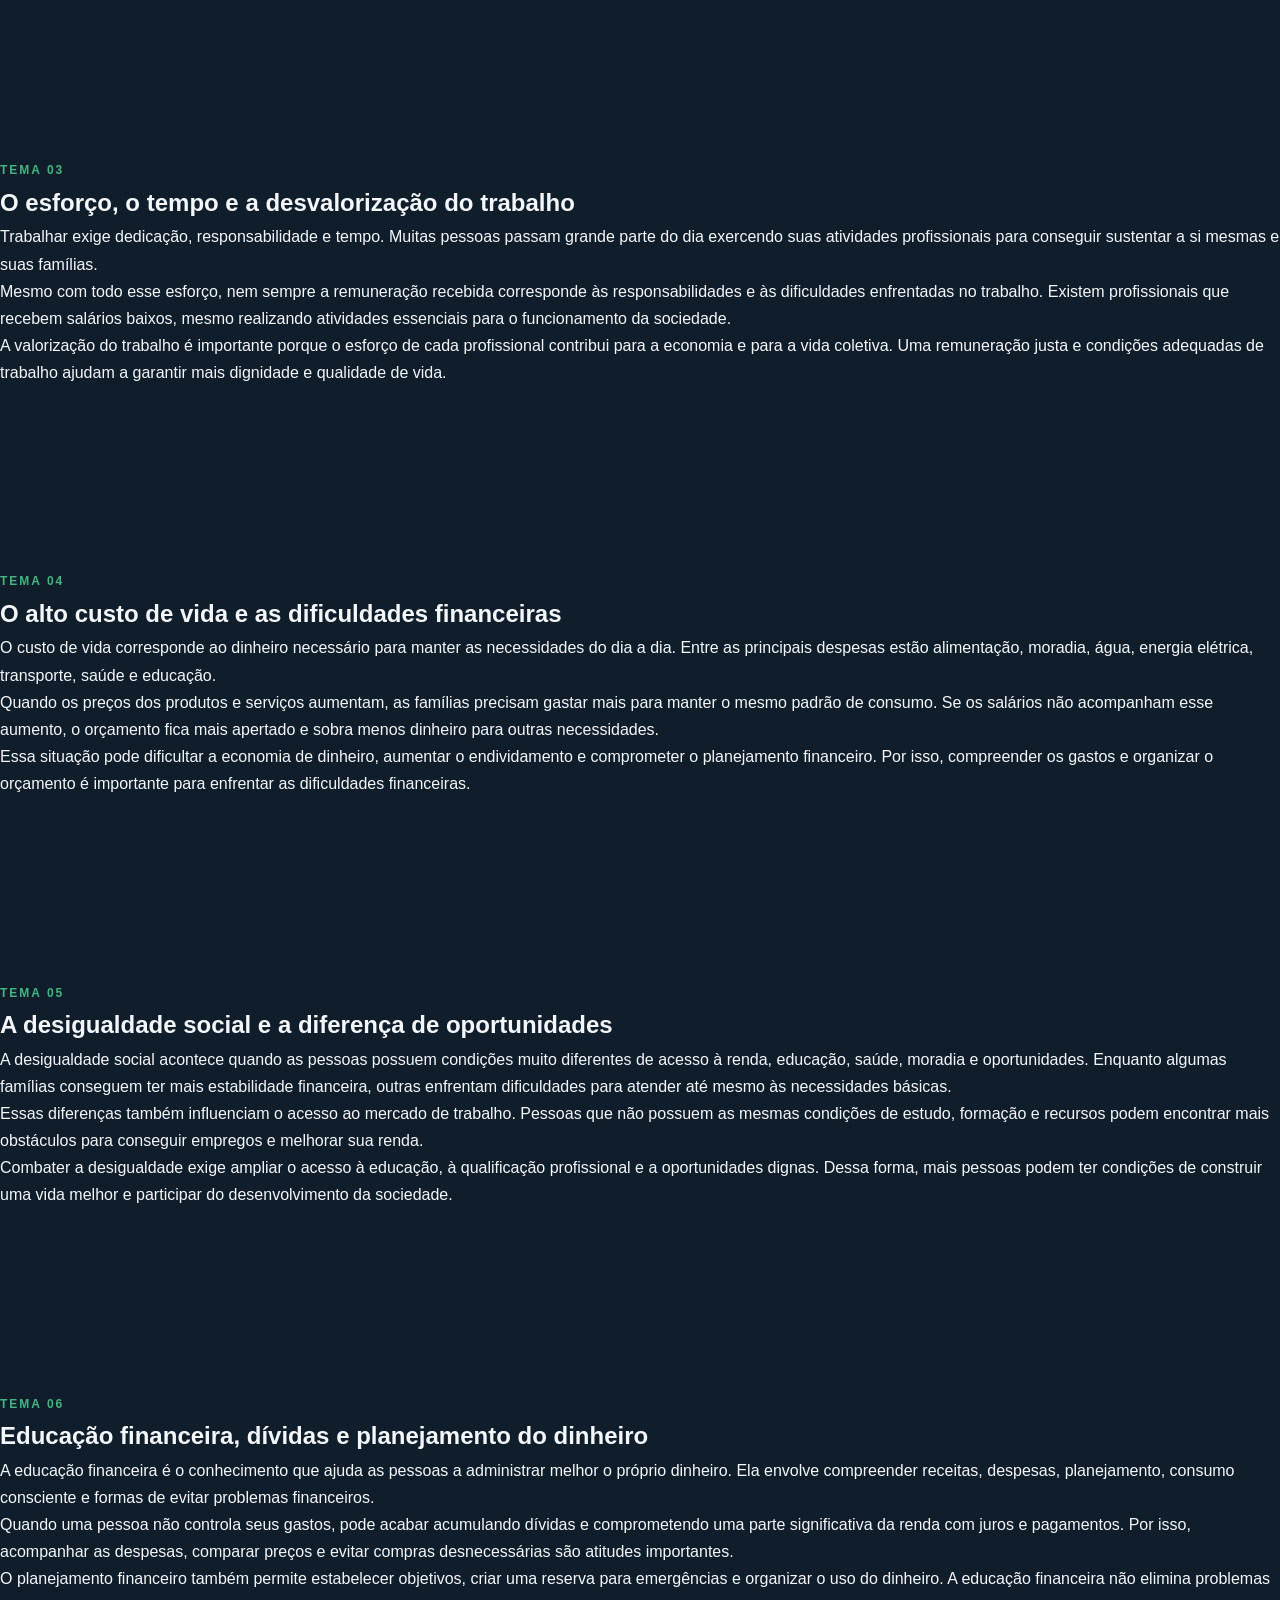
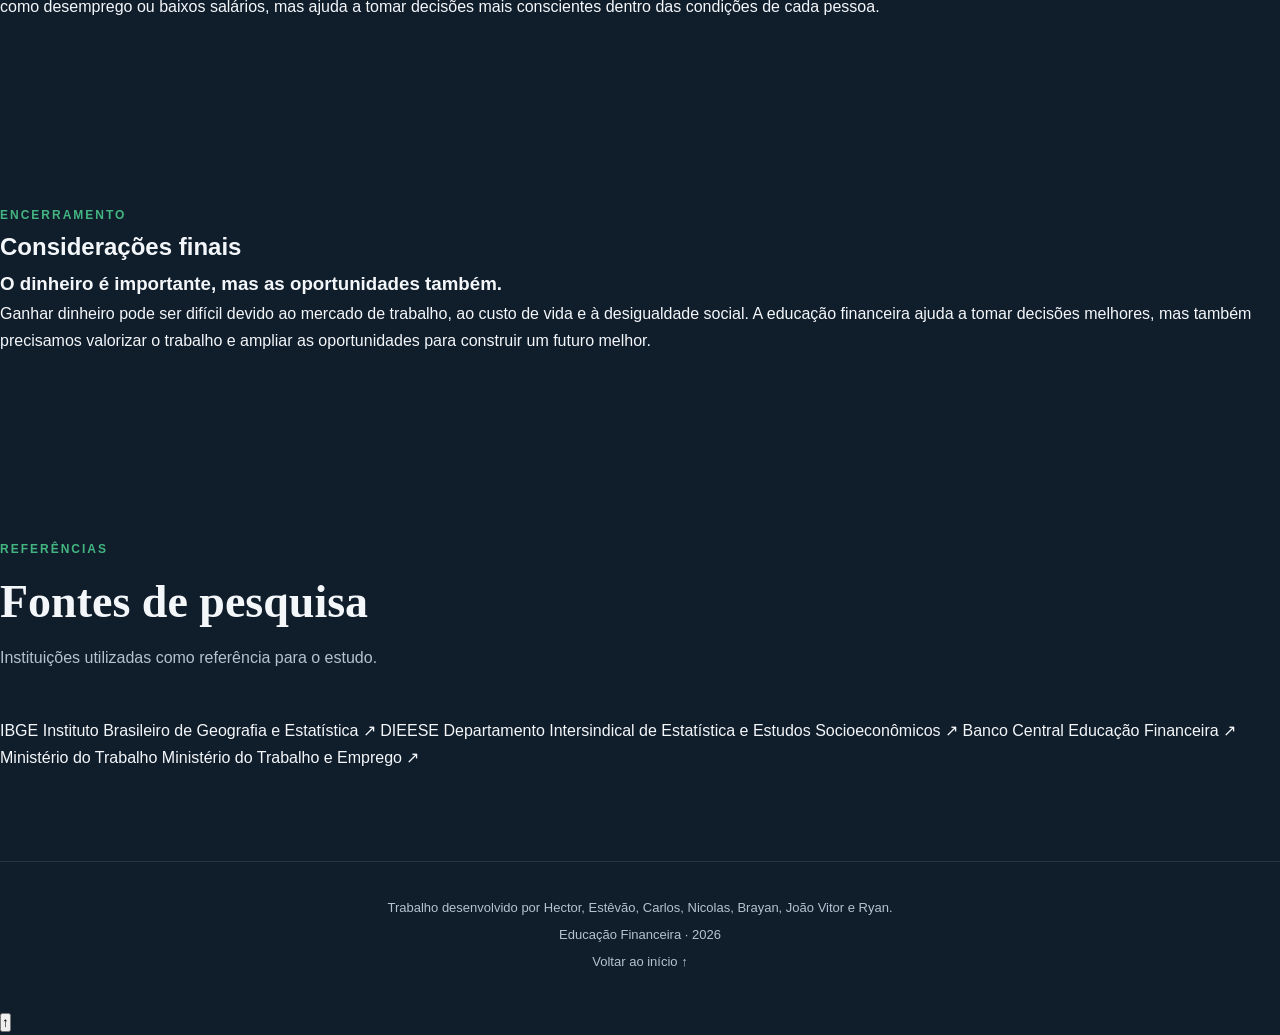
==== commit ae4a77af: "Refactor index.html for improved structure and content Updated the HTML structure and content for be" ====
--- a/index.html
+++ b/index.html
@@ -2,478 +2,383 @@
 <!DOCTYPE html>
 <html lang="pt-BR">
 <head>
-  <meta charset="UTF-8">
-  <meta name="viewport" content="width=device-width, initial-scale=1.0">
-  <meta name="theme-color" content="#101d2b">
-  <meta name="description" content="Por que é tão difícil ganhar dinheiro? Um estudo sobre trabalho, desigualdade social e educação financeira.">
-  <title>Por que é tão difícil ganhar dinheiro? | Educação Financeira</title>
-  <link rel="preconnect" href="https://fonts.googleapis.com">
-  <link rel="preconnect" href="https://fonts.gstatic.com" crossorigin>
-  <link href="https://fonts.googleapis.com/css2?family=DM+Sans:wght@400;500;600;700;800&family=Playfair+Display:wght@600;700;800&display=swap" rel="stylesheet">
-  <link rel="stylesheet" href="style.css">
-  <script src="script.js" defer></script>
+    <meta charset="UTF-8">
+    <meta name="viewport" content="width=device-width, initial-scale=1.0">
+    <meta name="theme-color" content="#101d2b">
+    <meta name="description" content="Um estudo sobre trabalho, desigualdade social, custo de vida e educação financeira.">
+    <title>Por que é tão difícil ganhar dinheiro? | Educação Financeira</title>
+    <link rel="stylesheet" href="style.css">
+    <script src="script.js" defer></script>
 </head>
-
 <body>
 
-<header class="header">
-  <div class="container navbar">
-    <a href="#inicio" class="logo">EF<span>.</span></a>
-
-    <button class="menu-button" id="menuButton" aria-label="Abrir menu" aria-expanded="false">
-      ☰
+    <header class="header">
+        <nav class="navbar">
+            <a href="#inicio" class="logo">Educa<span>Financeira</span></a>
+
+            <button class="menu-toggle" id="menuToggle"
+                aria-label="Abrir menu" aria-expanded="false">
+                <span></span>
+                <span></span>
+                <span></span>
+            </button>
+
+            <ul class="nav-links" id="navLinks">
+                <li><a href="#inicio">Início</a></li>
+                <li><a href="#introducao">Introdução</a></li>
+                <li><a href="#conteudo">Conteúdo</a></li>
+                <li><a href="#equipe">Equipe</a></li>
+                <li><a href="#fontes">Fontes</a></li>
+            </ul>
+        </nav>
+    </header>
+
+    <main>
+        <section id="inicio" class="hero">
+            <div class="hero-content">
+                <span class="eyebrow">PROJETO DE EDUCAÇÃO FINANCEIRA</span>
+                <h1>Por que é tão difícil <span>ganhar dinheiro?</span></h1>
+                <p>
+                    Uma reflexão sobre trabalho, oportunidades,
+                    desigualdade social e educação financeira.
+                </p>
+                <a href="#introducao" class="btn">Explorar o conteúdo</a>
+            </div>
+            <div class="hero-decoration"></div>
+        </section>
+
+        <section id="equipe" class="section reveal">
+            <div class="section-heading">
+                <span class="eyebrow">QUEM SOMOS</span>
+                <h2>Nossa equipe</h2>
+                <p>Conheça os integrantes responsáveis pelo desenvolvimento deste trabalho.</p>
+            </div>
+
+            <div class="team-grid">
+                <div class="team-card">Hector</div>
+                <div class="team-card">Estêvão</div>
+                <div class="team-card">Carlos</div>
+                <div class="team-card">Nicolas</div>
+                <div class="team-card">Brayan</div>
+                <div class="team-card">João Vitor</div>
+                <div class="team-card">Ryan</div>
+            </div>
+        </section>
+
+        <section id="introducao" class="section reveal">
+            <div class="section-heading">
+                <span class="eyebrow">APRESENTAÇÃO</span>
+                <h2>Introdução</h2>
+            </div>
+
+            <div class="content-card">
+                <p>
+                    Ganhar dinheiro é uma necessidade para a maioria das pessoas,
+                    pois é por meio dele que conseguimos atender às nossas
+                    necessidades, como alimentação, moradia, saúde, transporte
+                    e educação. Apesar disso, conquistar uma renda suficiente
+                    pode ser um grande desafio.
+                </p>
+
+                <p>
+                    A dificuldade não está apenas em conseguir um emprego.
+                    Os baixos salários, o desemprego, o custo de vida e a
+                    desigualdade social também influenciam a situação financeira
+                    das pessoas e das famílias.
+                </p>
+
+                <p>
+                    Neste trabalho, vamos analisar esses fatores e compreender
+                    como a educação financeira pode contribuir para uma relação
+                    mais consciente com o dinheiro.
+                </p>
+            </div>
+        </section>
+
+        <section id="conteudo" class="section reveal">
+            <div class="section-heading">
+                <span class="eyebrow">SUMÁRIO</span>
+                <h2>O que vamos estudar?</h2>
+                <p>Selecione um dos temas para acessar sua explicação.</p>
+            </div>
+
+            <div class="topics-grid">
+                <a href="#tema1" class="topic-card">
+                    <span class="topic-number">01</span>
+                    <h3>A importância do dinheiro na sociedade</h3>
+                    <span class="topic-link">Ler tema →</span>
+                </a>
+
+                <a href="#tema2" class="topic-card">
+                    <span class="topic-number">02</span>
+                    <h3>A dificuldade de conseguir um emprego</h3>
+                    <span class="topic-link">Ler tema →</span>
+                </a>
+
+                <a href="#tema3" class="topic-card">
+                    <span class="topic-number">03</span>
+                    <h3>O esforço, o tempo e a desvalorização do trabalho</h3>
+                    <span class="topic-link">Ler tema →</span>
+                </a>
+
+                <a href="#tema4" class="topic-card">
+                    <span class="topic-number">04</span>
+                    <h3>O alto custo de vida e as dificuldades financeiras</h3>
+                    <span class="topic-link">Ler tema →</span>
+                </a>
+
+                <a href="#tema5" class="topic-card">
+                    <span class="topic-number">05</span>
+                    <h3>A desigualdade social e a diferença de oportunidades</h3>
+                    <span class="topic-link">Ler tema →</span>
+                </a>
+
+                <a href="#tema6" class="topic-card">
+                    <span class="topic-number">06</span>
+                    <h3>Educação financeira, dívidas e planejamento do dinheiro</h3>
+                    <span class="topic-link">Ler tema →</span>
+                </a>
+            </div>
+        </section>
+
+        <section id="tema1" class="section theme-section reveal">
+            <span class="eyebrow">TEMA 01</span>
+            <h2>A importância do dinheiro na sociedade</h2>
+
+            <div class="content-card">
+                <p>
+                    O dinheiro possui um papel fundamental na sociedade,
+                    pois é utilizado para comprar produtos, contratar serviços
+                    e atender às necessidades das pessoas. Por meio dele,
+                    conseguimos ter acesso à alimentação, moradia, transporte,
+                    saúde e educação.
+                </p>
+
+                <p>
+                    Entretanto, o dinheiro não representa apenas o poder de
+                    compra. Ele também está relacionado à segurança financeira
+                    e às oportunidades que uma pessoa pode ter ao longo da vida.
+                    Ter uma renda permite organizar as despesas e planejar
+                    objetivos para o futuro.
+                </p>
+
+                <p>
+                    Por isso, ganhar dinheiro é importante, mas também é
+                    necessário compreender como ele funciona e como pode
+                    ser administrado. A dificuldade aparece quando a renda
+                    não acompanha as necessidades e os custos da vida.
+                </p>
+            </div>
+        </section>
+
+        <section id="tema2" class="section theme-section reveal">
+            <span class="eyebrow">TEMA 02</span>
+            <h2>A dificuldade de conseguir um emprego</h2>
+
+            <div class="content-card">
+                <p>
+                    Conseguir um emprego pode ser um desafio para muitas pessoas.
+                    O mercado de trabalho apresenta concorrência e, em diversas
+                    vagas, as empresas exigem experiência profissional,
+                    formação ou conhecimentos específicos.
+                </p>
+
+                <p>
+                    Para quem está começando a vida profissional, essa situação
+                    pode ser ainda mais difícil. Muitas pessoas precisam de uma
+                    oportunidade para adquirir experiência, mas encontram
+                    dificuldades justamente porque ainda não trabalharam
+                    anteriormente.
+                </p>
+
+                <p>
+                    A falta de oportunidades de emprego prejudica a renda
+                    individual e familiar. Por isso, o acesso à educação,
+                    à qualificação profissional e a oportunidades de trabalho
+                    é importante para melhorar as condições de vida.
+                </p>
+            </div>
+        </section>
+
+        <section id="tema3" class="section theme-section reveal">
+            <span class="eyebrow">TEMA 03</span>
+            <h2>O esforço, o tempo e a desvalorização do trabalho</h2>
+
+            <div class="content-card">
+                <p>
+                    Trabalhar exige dedicação, responsabilidade e tempo.
+                    Muitas pessoas passam grande parte do dia exercendo
+                    suas atividades profissionais para conseguir sustentar
+                    a si mesmas e suas famílias.
+                </p>
+
+                <p>
+                    Mesmo com todo esse esforço, nem sempre a remuneração
+                    recebida corresponde às responsabilidades e às dificuldades
+                    enfrentadas no trabalho. Existem profissionais que recebem
+                    salários baixos, mesmo realizando atividades essenciais
+                    para o funcionamento da sociedade.
+                </p>
+
+                <p>
+                    A valorização do trabalho é importante porque o esforço
+                    de cada profissional contribui para a economia e para
+                    a vida coletiva. Uma remuneração justa e condições
+                    adequadas de trabalho ajudam a garantir mais dignidade
+                    e qualidade de vida.
+                </p>
+            </div>
+        </section>
+
+        <section id="tema4" class="section theme-section reveal">
+            <span class="eyebrow">TEMA 04</span>
+            <h2>O alto custo de vida e as dificuldades financeiras</h2>
+
+            <div class="content-card">
+                <p>
+                    O custo de vida corresponde ao dinheiro necessário para
+                    manter as necessidades do dia a dia. Entre as principais
+                    despesas estão alimentação, moradia, água, energia elétrica,
+                    transporte, saúde e educação.
+                </p>
+
+                <p>
+                    Quando os preços dos produtos e serviços aumentam,
+                    as famílias precisam gastar mais para manter o mesmo
+                    padrão de consumo. Se os salários não acompanham
+                    esse aumento, o orçamento fica mais apertado e sobra
+                    menos dinheiro para outras necessidades.
+                </p>
+
+                <p>
+                    Essa situação pode dificultar a economia de dinheiro,
+                    aumentar o endividamento e comprometer o planejamento
+                    financeiro. Por isso, compreender os gastos e organizar
+                    o orçamento é importante para enfrentar as dificuldades
+                    financeiras.
+                </p>
+            </div>
+        </section>
+
+        <section id="tema5" class="section theme-section reveal">
+            <span class="eyebrow">TEMA 05</span>
+            <h2>A desigualdade social e a diferença de oportunidades</h2>
+
+            <div class="content-card">
+                <p>
+                    A desigualdade social acontece quando as pessoas possuem
+                    condições muito diferentes de acesso à renda, educação,
+                    saúde, moradia e oportunidades. Enquanto algumas famílias
+                    conseguem ter mais estabilidade financeira, outras enfrentam
+                    dificuldades para atender até mesmo às necessidades básicas.
+                </p>
+
+                <p>
+                    Essas diferenças também influenciam o acesso ao mercado
+                    de trabalho. Pessoas que não possuem as mesmas condições
+                    de estudo, formação e recursos podem encontrar mais
+                    obstáculos para conseguir empregos e melhorar sua renda.
+                </p>
+
+                <p>
+                    Combater a desigualdade exige ampliar o acesso à educação,
+                    à qualificação profissional e a oportunidades dignas.
+                    Dessa forma, mais pessoas podem ter condições de construir
+                    uma vida melhor e participar do desenvolvimento da sociedade.
+                </p>
+            </div>
+        </section>
+
+        <section id="tema6" class="section theme-section reveal">
+            <span class="eyebrow">TEMA 06</span>
+            <h2>Educação financeira, dívidas e planejamento do dinheiro</h2>
+
+            <div class="content-card">
+                <p>
+                    A educação financeira é o conhecimento que ajuda as pessoas
+                    a administrar melhor o próprio dinheiro. Ela envolve
+                    compreender receitas, despesas, planejamento, consumo
+                    consciente e formas de evitar problemas financeiros.
+                </p>
+
+                <p>
+                    Quando uma pessoa não controla seus gastos, pode acabar
+                    acumulando dívidas e comprometendo uma parte significativa
+                    da renda com juros e pagamentos. Por isso, acompanhar
+                    as despesas, comparar preços e evitar compras desnecessárias
+                    são atitudes importantes.
+                </p>
+
+                <p>
+                    O planejamento financeiro também permite estabelecer
+                    objetivos, criar uma reserva para emergências e organizar
+                    o uso do dinheiro. A educação financeira não elimina
+                    problemas como desemprego ou baixos salários, mas ajuda
+                    a tomar decisões mais conscientes dentro das condições
+                    de cada pessoa.
+                </p>
+            </div>
+        </section>
+
+        <section id="conclusao" class="section reveal">
+            <div class="conclusion-card">
+                <span class="eyebrow">ENCERRAMENTO</span>
+                <h2>Considerações finais</h2>
+                <h3>O dinheiro é importante, mas as oportunidades também.</h3>
+
+                <p>
+                    Ganhar dinheiro pode ser difícil devido ao mercado de trabalho,
+                    ao custo de vida e à desigualdade social. A educação financeira
+                    ajuda a tomar decisões melhores, mas também precisamos valorizar
+                    o trabalho e ampliar as oportunidades para construir um futuro melhor.
+                </p>
+            </div>
+        </section>
+
+        <section id="fontes" class="section reveal">
+            <div class="section-heading">
+                <span class="eyebrow">REFERÊNCIAS</span>
+                <h2>Fontes de pesquisa</h2>
+                <p>Instituições utilizadas como referência para o estudo.</p>
+            </div>
+
+            <div class="sources-list">
+                <a href="https://www.ibge.gov.br/" target="_blank" rel="noopener noreferrer">
+                    <span>IBGE</span>
+                    Instituto Brasileiro de Geografia e Estatística
+                    <span class="external">↗</span>
+                </a>
+
+                <a href="https://www.dieese.org.br/" target="_blank" rel="noopener noreferrer">
+                    <span>DIEESE</span>
+                    Departamento Intersindical de Estatística e Estudos Socioeconômicos
+                    <span class="external">↗</span>
+                </a>
+
+                <a href="https://www.bcb.gov.br/cidadaniafinanceira" target="_blank" rel="noopener noreferrer">
+                    <span>Banco Central</span>
+                    Educação Financeira
+                    <span class="external">↗</span>
+                </a>
+
+                <a href="https://www.gov.br/trabalho-e-emprego/pt-br" target="_blank" rel="noopener noreferrer">
+                    <span>Ministério do Trabalho</span>
+                    Ministério do Trabalho e Emprego
+                    <span class="external">↗</span>
+                </a>
+            </div>
+        </section>
+    </main>
+
+    <footer class="footer">
+        <p>Trabalho desenvolvido por Hector, Estêvão, Carlos, Nicolas, Brayan, João Vitor e Ryan.</p>
+        <p>Educação Financeira · 2026</p>
+        <a href="#inicio">Voltar ao início ↑</a>
+    </footer>
+
+    <button id="backToTop" aria-label="Voltar ao topo" title="Voltar ao topo">
+        ↑
     </button>
-
-    <nav class="nav-links" id="navLinks">
-      <a href="#inicio">Início</a>
-      <a href="#introducao">Introdução</a>
-      <a href="#conteudo">Conteúdo</a>
-      <a href="#equipe">Equipe</a>
-      <a href="#fontes">Fontes</a>
-    </nav>
-  </div>
-</header>
-
-<main>
-
-  <!-- CAPA -->
-  <section class="hero" id="inicio">
-    <div class="container hero-content">
-      <div class="eyebrow">Educação financeira · Sociedade</div>
-
-      <h1>Por que é tão difícil <span>ganhar dinheiro?</span></h1>
-
-      <p class="hero-description">
-        Uma reflexão sobre trabalho, oportunidades, desigualdade social
-        e os desafios de construir uma vida financeira equilibrada.
-      </p>
-
-      <p class="hero-author">
-        Site desenvolvido por <strong>Hector.</strong>
-      </p>
-
-      <a href="#introducao" class="button">Explorar o conteúdo →</a>
-    </div>
-  </section>
-
-  <!-- EQUIPE -->
-  <section class="team section" id="equipe">
-    <div class="container">
-      <div class="section-heading reveal">
-        <span class="section-label">Quem está por trás do trabalho</span>
-        <h2>Conheça nossa equipe</h2>
-        <p>
-          Trabalho realizado em grupo, com pesquisa e reflexão
-          sobre os desafios financeiros da sociedade.
-        </p>
-      </div>
-
-      <div class="team-grid">
-        <div class="team-member reveal"><strong>Hector</strong><span>Integrante</span></div>
-        <div class="team-member reveal"><strong>Estêvão</strong><span>Integrante</span></div>
-        <div class="team-member reveal"><strong>Carlos</strong><span>Integrante</span></div>
-        <div class="team-member reveal"><strong>Nicolas</strong><span>Integrante</span></div>
-        <div class="team-member reveal"><strong>Brayan</strong><span>Integrante</span></div>
-        <div class="team-member reveal"><strong>João Vitor</strong><span>Integrante</span></div>
-        <div class="team-member reveal"><strong>Ryan</strong><span>Integrante</span></div>
-      </div>
-
-      <p class="discipline">
-        Disciplina: <strong>Educação Financeira</strong>
-      </p>
-    </div>
-  </section>
-
-  <!-- INTRODUÇÃO -->
-  <section class="section" id="introducao">
-    <div class="container intro-grid">
-      <div class="intro-text reveal">
-        <span class="section-label">Introdução</span>
-        <h2>O dinheiro está presente em quase tudo.</h2>
-
-        <p>
-          Alimentação, moradia, transporte, saúde e educação dependem,
-          em diferentes níveis, de recursos financeiros. Por isso,
-          ganhar dinheiro e conseguir manter uma vida digna são desafios
-          que fazem parte da realidade de milhões de pessoas.
-        </p>
-
-        <p>
-          Mas por que trabalhar nem sempre significa ter estabilidade?
-          A resposta envolve oportunidades, condições de trabalho,
-          custo de vida, desigualdade e planejamento financeiro.
-        </p>
-      </div>
-
-      <div class="photo intro-photo reveal"></div>
-    </div>
-  </section>
-
-  <!-- SUMÁRIO -->
-  <section class="topics section" id="conteudo">
-    <div class="container">
-      <div class="section-heading reveal">
-        <span class="section-label">O que vamos abordar</span>
-        <h2>Os principais desafios financeiros</h2>
-        <p>
-          Sete temas para compreender por que ganhar dinheiro
-          pode ser tão difícil.
-        </p>
-      </div>
-
-      <div class="topic-grid">
-
-        <article class="topic-card reveal">
-          <span class="topic-number">01 / TEMA</span>
-          <h3>A importância do dinheiro na sociedade</h3>
-          <p>O papel do dinheiro na organização da vida cotidiana.</p>
-          <a href="#tema1">Ler tema →</a>
-        </article>
-
-        <article class="topic-card reveal">
-          <span class="topic-number">02 / TEMA</span>
-          <h3>A dificuldade de conseguir um emprego</h3>
-          <p>As barreiras enfrentadas por quem procura uma oportunidade.</p>
-          <a href="#tema2">Ler tema →</a>
-        </article>
-
-        <article class="topic-card reveal">
-          <span class="topic-number">03 / TEMA</span>
-          <h3>O esforço, o tempo e a desvalorização do trabalho</h3>
-          <p>O valor do trabalho e as condições de quem trabalha.</p>
-          <a href="#tema3">Ler tema →</a>
-        </article>
-
-        <article class="topic-card reveal">
-          <span class="topic-number">04 / TEMA</span>
-          <h3>O alto custo de vida</h3>
-          <p>Como as despesas essenciais pesam no orçamento.</p>
-          <a href="#tema4">Ler tema →</a>
-        </article>
-
-        <article class="topic-card reveal">
-          <span class="topic-number">05 / TEMA</span>
-          <h3>A desigualdade social</h3>
-          <p>Por que as oportunidades não são iguais para todos.</p>
-          <a href="#tema5">Ler tema →</a>
-        </article>
-
-        <article class="topic-card reveal">
-          <span class="topic-number">06 / TEMA</span>
-          <h3>Educação financeira e dívidas</h3>
-          <p>A importância de compreender e organizar o próprio dinheiro.</p>
-          <a href="#tema6">Ler tema →</a>
-        </article>
-
-        <article class="topic-card reveal">
-          <span class="topic-number">07 / TEMA</span>
-          <h3>Como construir um futuro melhor</h3>
-          <p>Planejamento, escolhas e possibilidades de melhorar a vida financeira.</p>
-          <a href="#tema7">Ler tema →</a>
-        </article>
-
-      </div>
-    </div>
-  </section>
-
-  <!-- TEMA 1 -->
-  <section class="article section" id="tema1">
-    <div class="container article-grid">
-      <div class="article-photo photo-money reveal"></div>
-
-      <div class="article-content reveal">
-        <span class="section-label">Tema 01</span>
-        <h2>A importância do dinheiro na sociedade</h2>
-
-        <p>
-          O dinheiro é um instrumento utilizado para facilitar as trocas
-          de produtos e serviços. Ele também permite que as pessoas paguem
-          suas despesas, organizem seus objetivos e tenham acesso
-          a diferentes oportunidades.
-        </p>
-
-        <p>
-          Na sociedade atual, ter recursos financeiros é importante
-          para garantir necessidades básicas, como alimentação,
-          moradia, transporte e saúde.
-        </p>
-
-        <p>
-          Entretanto, o dinheiro não representa apenas consumo:
-          ele também está relacionado à segurança, à autonomia
-          e à possibilidade de fazer escolhas.
-        </p>
-      </div>
-    </div>
-  </section>
-
-  <!-- TEMA 2 -->
-  <section class="article section" id="tema2">
-    <div class="container article-grid">
-      <div class="article-photo photo-work reveal"></div>
-
-      <div class="article-content reveal">
-        <span class="section-label">Tema 02</span>
-        <h2>A dificuldade de conseguir um emprego</h2>
-
-        <p>
-          Conseguir um emprego pode ser difícil, principalmente para
-          quem ainda não possui experiência profissional. Muitas vagas
-          exigem conhecimentos, formação e habilidades que nem todos
-          tiveram oportunidade de desenvolver.
-        </p>
-
-        <p>
-          Além disso, a quantidade de candidatos pode ser maior do que
-          o número de vagas disponíveis. Isso aumenta a concorrência
-          e torna a procura por trabalho mais demorada.
-        </p>
-
-        <p>
-          A falta de oportunidades não depende apenas da vontade
-          individual. A situação econômica, a localização e o acesso
-          à educação também influenciam.
-        </p>
-      </div>
-    </div>
-  </section>
-
-  <!-- TEMA 3 -->
-  <section class="article section" id="tema3">
-    <div class="container article-grid">
-      <div class="article-photo photo-labor reveal"></div>
-
-      <div class="article-content reveal">
-        <span class="section-label">Tema 03</span>
-        <h2>O esforço, o tempo e a desvalorização do trabalho</h2>
-
-        <p>
-          Trabalhar exige tempo, dedicação e responsabilidade.
-          Muitas pessoas passam grande parte do dia exercendo suas
-          atividades profissionais para garantir o sustento da família.
-        </p>
-
-        <p>
-          Porém, nem sempre a remuneração acompanha o esforço realizado.
-          Existem trabalhadores que enfrentam jornadas cansativas,
-          salários baixos e condições inadequadas.
-        </p>
-
-        <p>
-          Valorizar o trabalho significa reconhecer a importância
-          de condições dignas, remuneração justa, segurança e respeito
-          aos direitos dos trabalhadores.
-        </p>
-      </div>
-    </div>
-  </section>
-
-  <!-- TEMA 4 -->
-  <section class="article section" id="tema4">
-    <div class="container article-grid">
-      <div class="article-photo photo-cost reveal"></div>
-
-      <div class="article-content reveal">
-        <span class="section-label">Tema 04</span>
-        <h2>O alto custo de vida e as dificuldades financeiras</h2>
-
-        <p>
-          O custo de vida representa o conjunto de despesas necessárias
-          para manter uma pessoa ou família. Alimentação, aluguel,
-          energia elétrica, água e transporte são alguns exemplos.
-        </p>
-
-        <p>
-          Quando os preços aumentam e a renda não acompanha esse
-          crescimento, o orçamento fica mais apertado. Muitas famílias
-          precisam reduzir gastos ou deixar alguns planos para depois.
-        </p>
-
-        <p>
-          Por isso, mesmo quem possui emprego pode enfrentar dificuldades
-          para guardar dinheiro e alcançar estabilidade financeira.
-        </p>
-      </div>
-    </div>
-  </section>
-
-  <!-- TEMA 5 -->
-  <section class="article section" id="tema5">
-    <div class="container article-grid">
-      <div class="article-photo photo-inequality reveal"></div>
-
-      <div class="article-content reveal">
-        <span class="section-label">Tema 05</span>
-        <h2>A desigualdade social e a diferença de oportunidades</h2>
-
-        <p>
-          A desigualdade social acontece quando pessoas e grupos possuem
-          acessos muito diferentes à renda, à educação, à saúde,
-          à moradia e às oportunidades.
-        </p>
-
-        <p>
-          Algumas pessoas começam a vida com melhores condições,
-          enquanto outras precisam enfrentar obstáculos maiores
-          para estudar, trabalhar e melhorar sua situação financeira.
-        </p>
-
-        <p>
-          Dessa forma, não é correto afirmar que todas as pessoas
-          possuem as mesmas oportunidades. A realidade social influencia
-          diretamente as possibilidades de cada indivíduo.
-        </p>
-      </div>
-    </div>
-  </section>
-
-  <!-- TEMA 6 -->
-  <section class="article section" id="tema6">
-    <div class="container article-grid">
-      <div class="article-photo photo-planning reveal"></div>
-
-      <div class="article-content reveal">
-        <span class="section-label">Tema 06</span>
-        <h2>Educação financeira, dívidas e planejamento do dinheiro</h2>
-
-        <p>
-          Educação financeira é o conhecimento necessário para tomar
-          decisões mais conscientes sobre o dinheiro. Ela envolve
-          compreender receitas, despesas, juros, crédito e investimentos.
-        </p>
-
-        <p>
-          Quando uma pessoa não acompanha seus gastos, pode acabar
-          comprometendo uma parte muito grande da renda e acumulando dívidas.
-        </p>
-
-        <p>
-          Planejar o orçamento, comparar preços, evitar compras por
-          impulso e entender as condições de um empréstimo são atitudes
-          que ajudam a reduzir riscos financeiros.
-        </p>
-      </div>
-    </div>
-  </section>
-
-  <!-- TEMA 7 -->
-  <section class="article section" id="tema7">
-    <div class="container article-grid">
-      <div class="article-photo photo-future reveal"></div>
-
-      <div class="article-content reveal">
-        <span class="section-label">Tema 07</span>
-        <h2>Como melhorar as condições financeiras e construir um futuro melhor</h2>
-
-        <p>
-          Melhorar a vida financeira é um processo que envolve
-          planejamento, conhecimento e oportunidades. Estudar,
-          desenvolver habilidades e buscar qualificação podem ampliar
-          as possibilidades profissionais.
-        </p>
-
-        <p>
-          Também é importante conhecer a própria realidade financeira,
-          organizar despesas, estabelecer metas possíveis e criar
-          uma reserva para situações inesperadas, quando houver condições.
-        </p>
-
-        <p>
-          Além das atitudes individuais, políticas públicas,
-          educação de qualidade, geração de empregos e valorização
-          do trabalho são fundamentais para ampliar oportunidades.
-        </p>
-      </div>
-    </div>
-  </section>
-
-  <!-- CONCLUSÃO -->
-  <section class="conclusion section">
-    <div class="container">
-      <div class="section-heading reveal">
-        <span class="section-label">Considerações finais</span>
-        <h2>O dinheiro é importante, mas as oportunidades também.</h2>
-      </div>
-
-      <div class="conclusion-text reveal">
-        <p>
-          Ganhar dinheiro pode ser difícil porque envolve muito mais
-          do que trabalhar. O mercado de trabalho, o custo de vida,
-          a desigualdade social e as condições econômicas influenciam
-          diretamente a realidade das pessoas.
-        </p>
-
-        <p>
-          A educação financeira ajuda a tomar decisões melhores,
-          mas não resolve sozinha problemas estruturais. É necessário
-          também valorizar o trabalho, ampliar oportunidades e garantir
-          condições dignas para a população.
-        </p>
-
-        <p>
-          Com conhecimento, planejamento e melhores oportunidades,
-          é possível construir caminhos para uma vida mais equilibrada
-          e um futuro com mais possibilidades.
-        </p>
-      </div>
-    </div>
-  </section>
-
-  <!-- FONTES -->
-  <section class="sources section" id="fontes">
-    <div class="container">
-      <div class="section-heading reveal">
-        <span class="section-label">Pesquisa e referências</span>
-        <h2>Fontes de informação</h2>
-        <p>
-          Instituições públicas e fontes de referência para aprofundar
-          os assuntos abordados.
-        </p>
-      </div>
-
-      <div class="source-list">
-
-        <div class="source reveal">
-          <strong>IBGE</strong>
-          <p>Dados sobre população, trabalho, renda e condições de vida.</p>
-          <a href="https://www.ibge.gov.br/" target="_blank" rel="noopener noreferrer">Acessar o IBGE →</a>
-        </div>
-
-        <div class="source reveal">
-          <strong>DIEESE</strong>
-          <p>Estudos sobre emprego, salário, custo de vida e trabalho.</p>
-          <a href="https://www.dieese.org.br/" target="_blank" rel="noopener noreferrer">Acessar o DIEESE →</a>
-        </div>
-
-        <div class="source reveal">
-          <strong>Banco Central do Brasil</strong>
-          <p>Informações e materiais sobre cidadania e educação financeira.</p>
-          <a href="https://www.bcb.gov.br/" target="_blank" rel="noopener noreferrer">Acessar o Banco Central →</a>
-        </div>
-
-        <div class="source reveal">
-          <strong>Ministério do Trabalho e Emprego</strong>
-          <p>Informações sobre emprego, direitos e políticas de trabalho.</p>
-          <a href="https://www.gov.br/trabalho-e-emprego/pt-br" target="_blank" rel="noopener noreferrer">Acessar o Ministério →</a>
-        </div>
-
-      </div>
-    </div>
-  </section>
-
-</main>
-
-<footer class="footer">
-  <div class="container">
-    <p>Trabalho de <strong>Educação Financeira</strong></p>
-    <p>Desenvolvimento do site: <strong>Hector</strong></p>
-    <p>Hector · Estêvão · Carlos · Nicolas · Brayan · João Vitor · Ryan</p>
-    <p class="copyright">© 2026 · Projeto educacional</p>
-  </div>
-</footer>
-
-<button class="back-top" id="backTop" aria-label="Voltar ao topo">↑</button>
 
 </body>
 </html>
- 
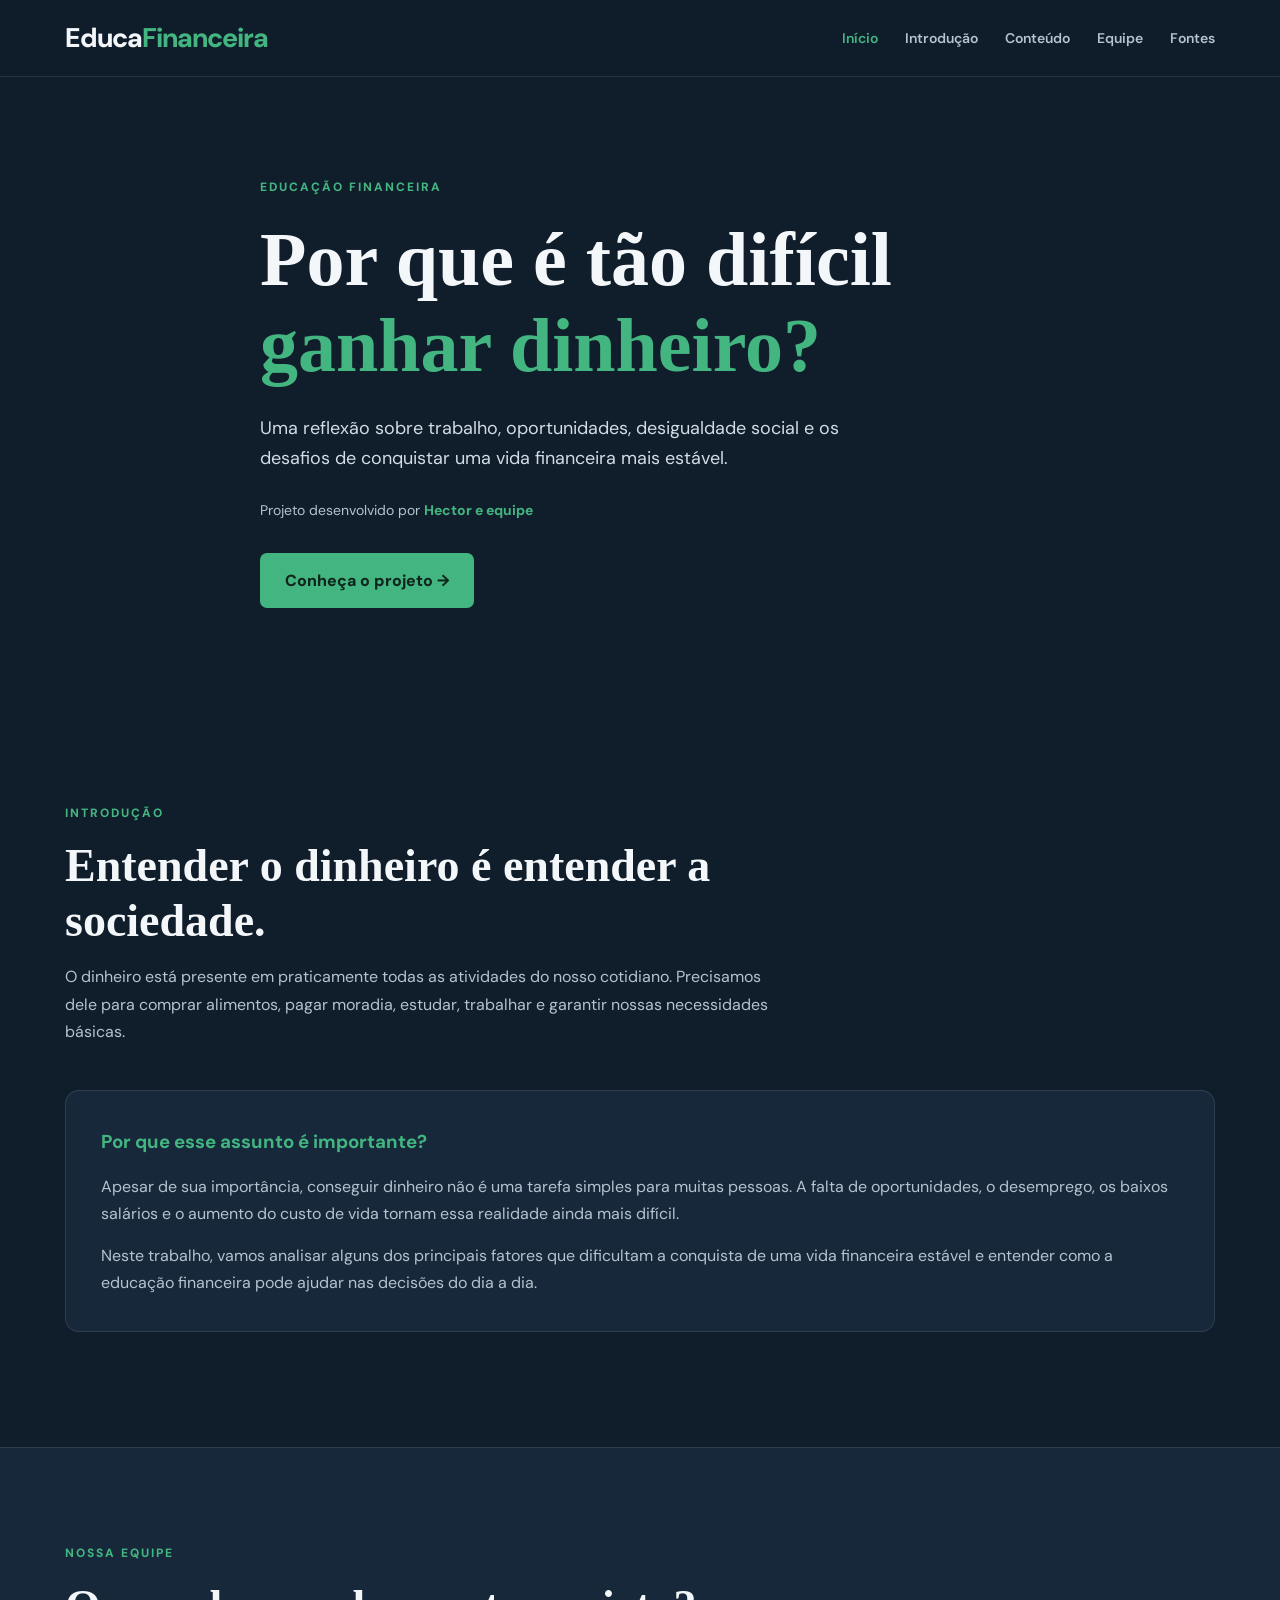
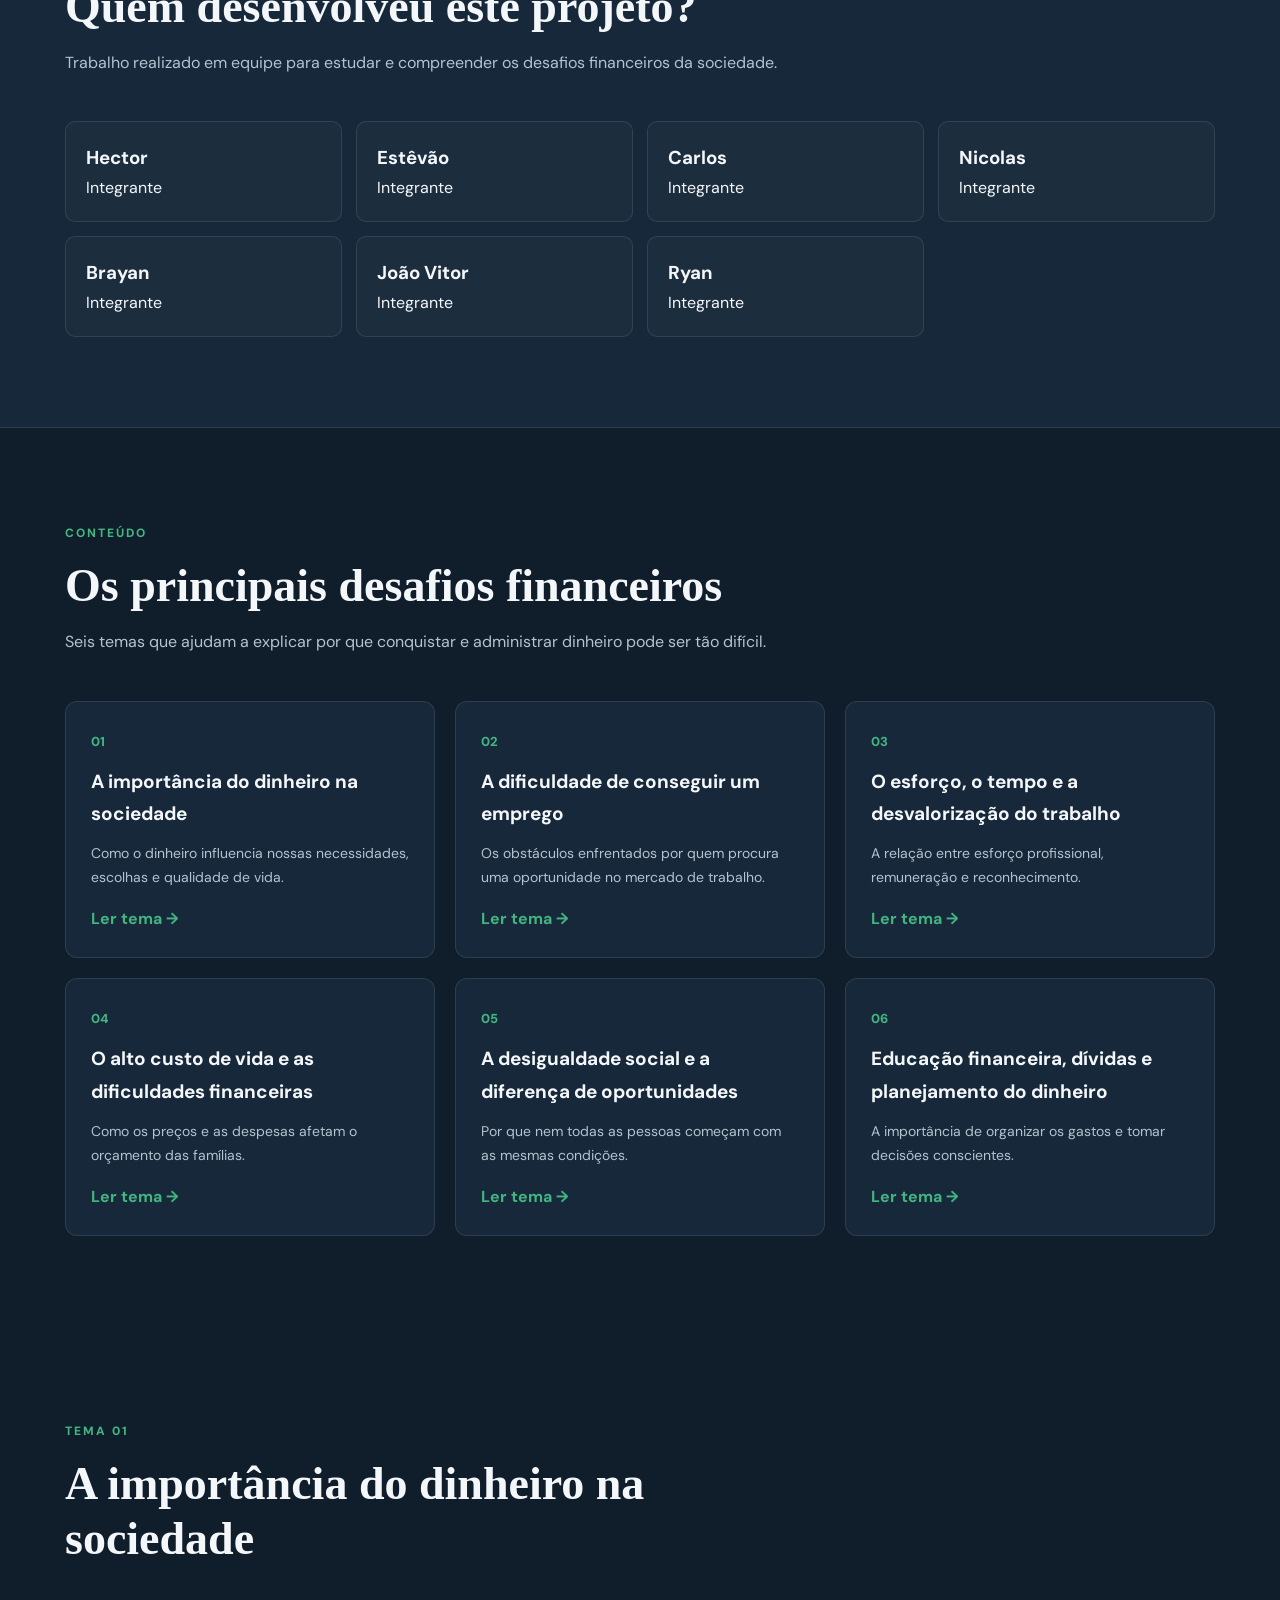
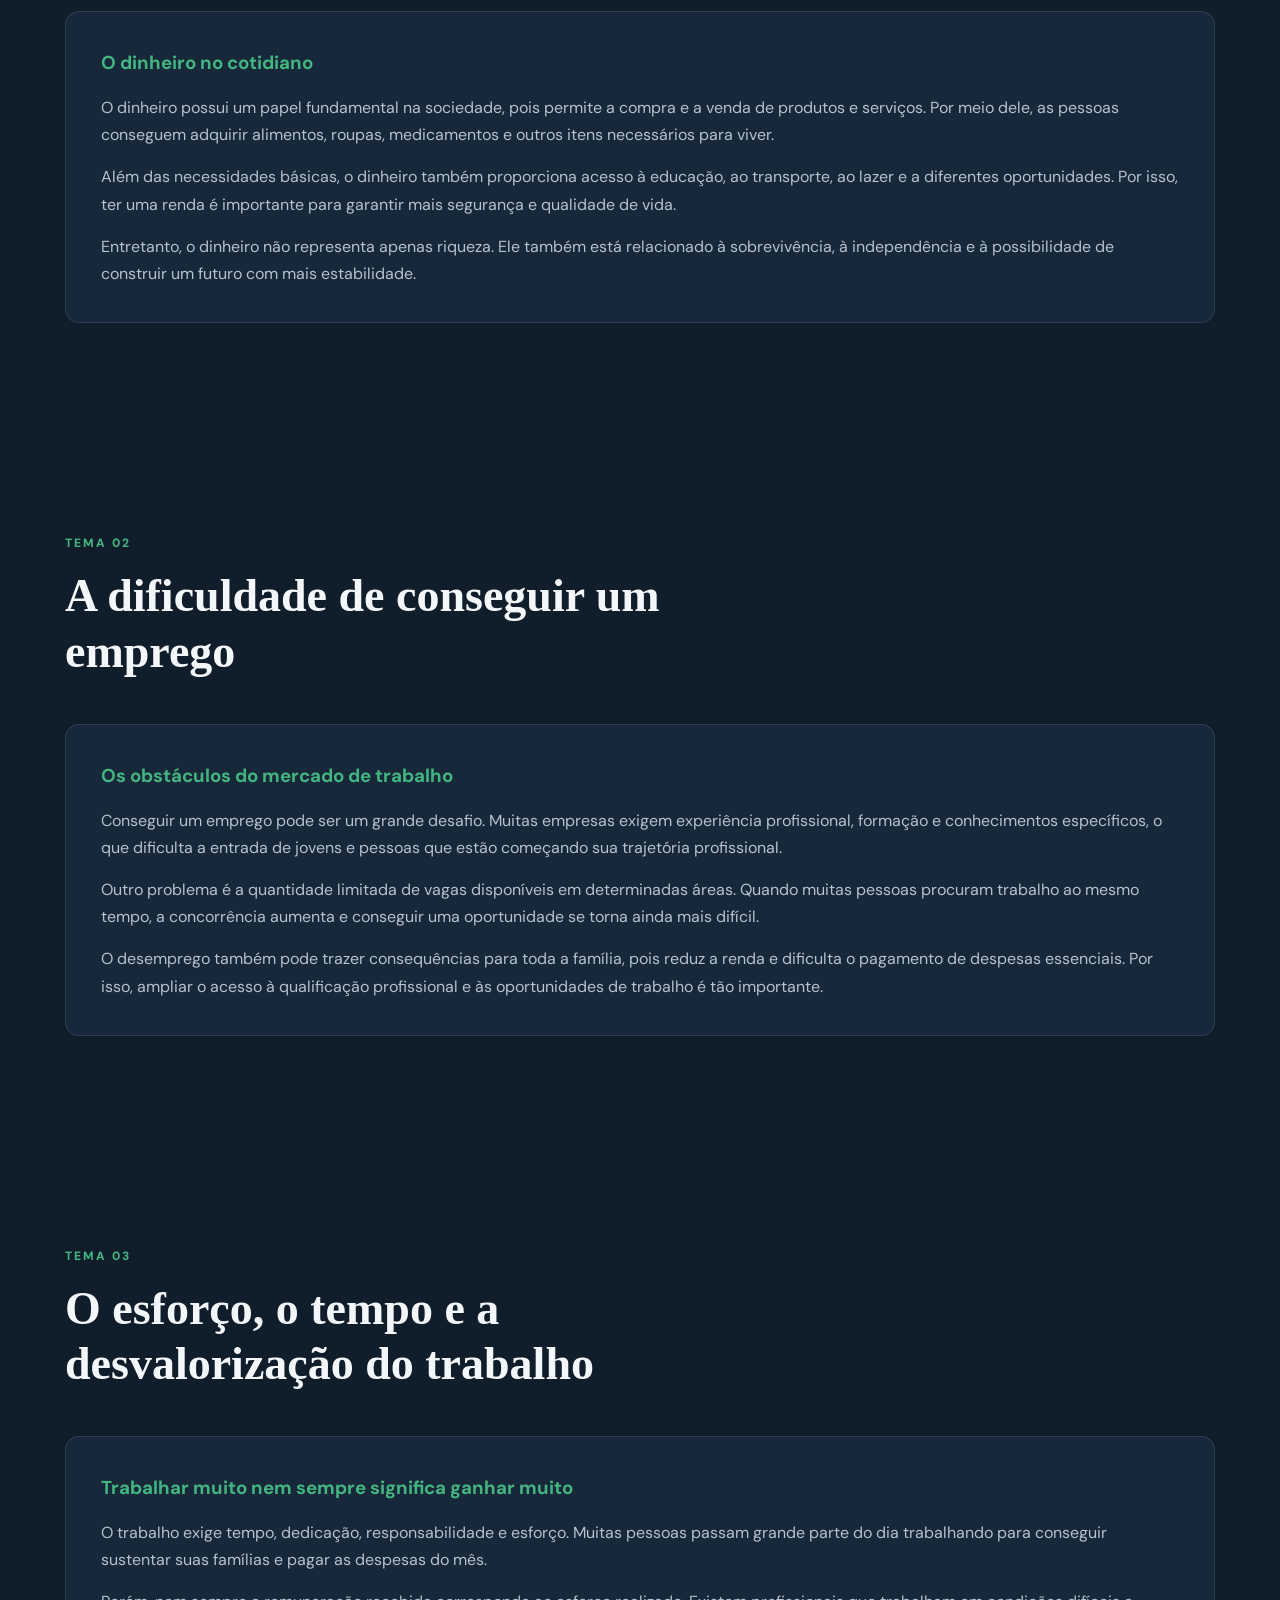
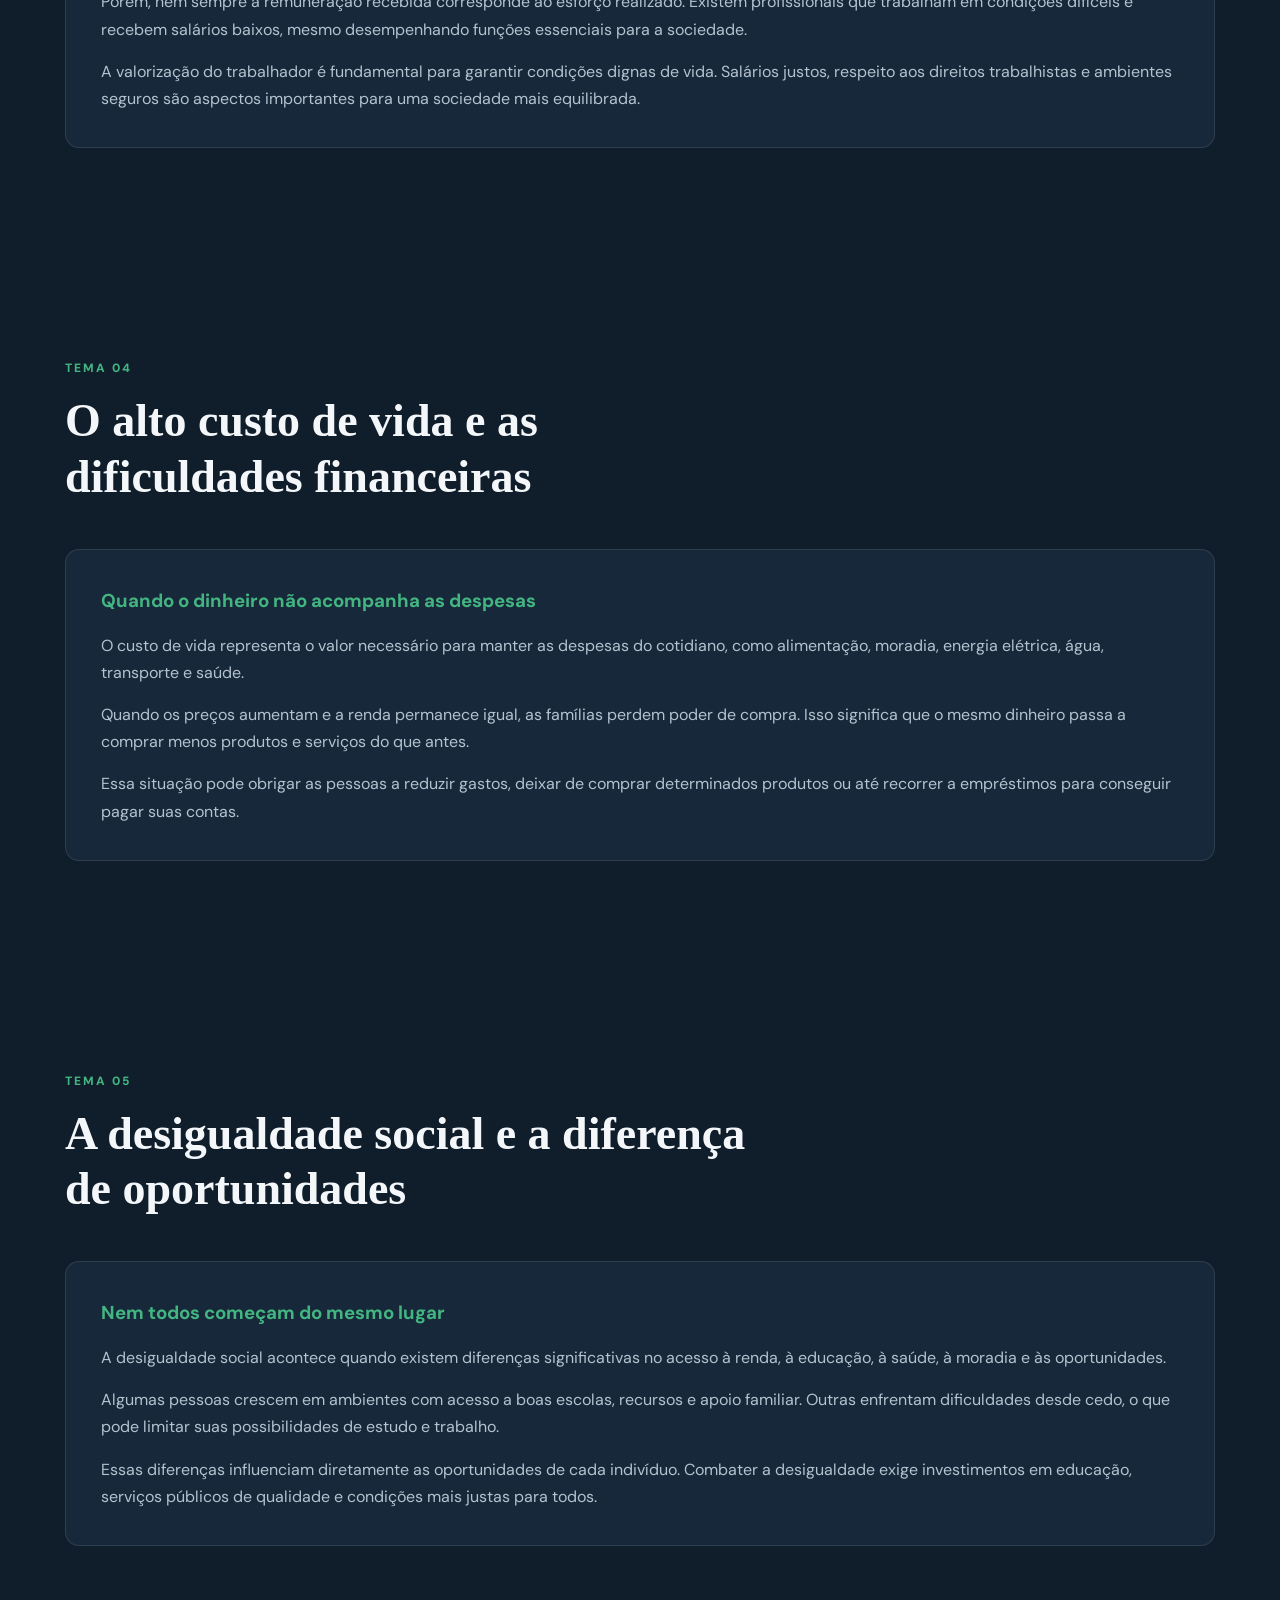
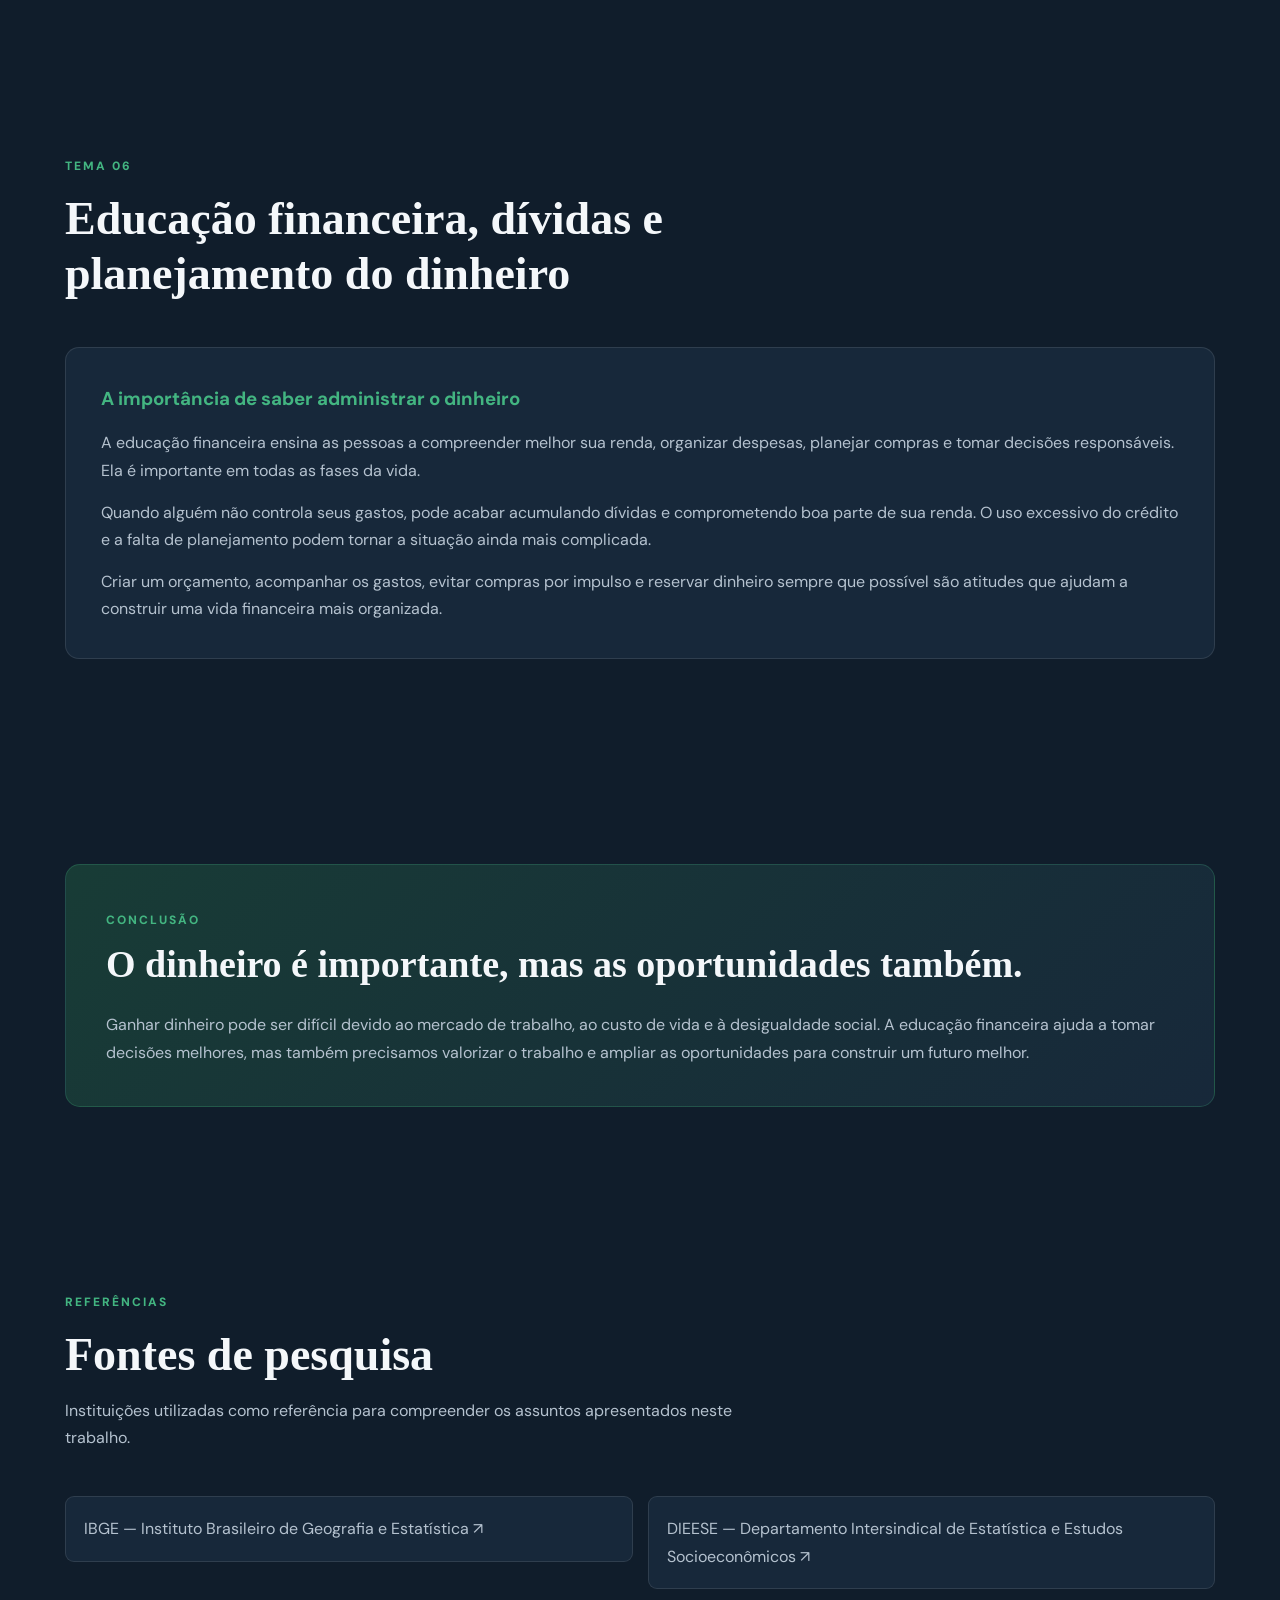
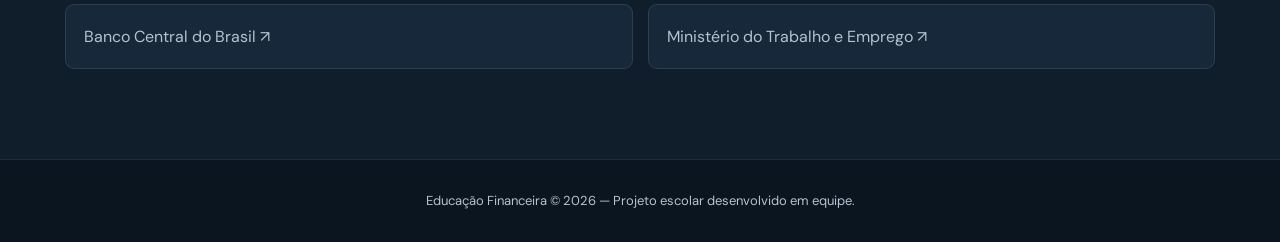
==== commit dc586b80: "Revise index.html for improved structure and content Updated meta tags, title, and header structure " ====
--- a/index.html
+++ b/index.html
@@ -2,383 +2,590 @@
 <!DOCTYPE html>
 <html lang="pt-BR">
 <head>
-    <meta charset="UTF-8">
-    <meta name="viewport" content="width=device-width, initial-scale=1.0">
-    <meta name="theme-color" content="#101d2b">
-    <meta name="description" content="Um estudo sobre trabalho, desigualdade social, custo de vida e educação financeira.">
-    <title>Por que é tão difícil ganhar dinheiro? | Educação Financeira</title>
-    <link rel="stylesheet" href="style.css">
-    <script src="script.js" defer></script>
+  <meta charset="UTF-8">
+  <meta name="viewport" content="width=device-width, initial-scale=1.0">
+  <meta name="theme-color" content="#101d2b">
+
+  <meta name="description" content="Um estudo sobre trabalho, desigualdade social, educação financeira e as dificuldades de conseguir dinheiro.">
+
+  <title>Educação Financeira | Por que é tão difícil ganhar dinheiro?</title>
+
+  <link rel="preconnect" href="https://fonts.googleapis.com">
+  <link rel="preconnect" href="https://fonts.gstatic.com" crossorigin>
+
+  <link href="https://fonts.googleapis.com/css2?family=DM+Sans:wght@400;500;600;700;800&display=swap" rel="stylesheet">
+
+  <link rel="stylesheet" href="style.css">
+  <script src="script.js" defer></script>
 </head>
+
 <body>
 
-    <header class="header">
-        <nav class="navbar">
-            <a href="#inicio" class="logo">Educa<span>Financeira</span></a>
-
-            <button class="menu-toggle" id="menuToggle"
-                aria-label="Abrir menu" aria-expanded="false">
-                <span></span>
-                <span></span>
-                <span></span>
-            </button>
-
-            <ul class="nav-links" id="navLinks">
-                <li><a href="#inicio">Início</a></li>
-                <li><a href="#introducao">Introdução</a></li>
-                <li><a href="#conteudo">Conteúdo</a></li>
-                <li><a href="#equipe">Equipe</a></li>
-                <li><a href="#fontes">Fontes</a></li>
-            </ul>
-        </nav>
-    </header>
-
-    <main>
-        <section id="inicio" class="hero">
-            <div class="hero-content">
-                <span class="eyebrow">PROJETO DE EDUCAÇÃO FINANCEIRA</span>
-                <h1>Por que é tão difícil <span>ganhar dinheiro?</span></h1>
-                <p>
-                    Uma reflexão sobre trabalho, oportunidades,
-                    desigualdade social e educação financeira.
-                </p>
-                <a href="#introducao" class="btn">Explorar o conteúdo</a>
-            </div>
-            <div class="hero-decoration"></div>
-        </section>
-
-        <section id="equipe" class="section reveal">
-            <div class="section-heading">
-                <span class="eyebrow">QUEM SOMOS</span>
-                <h2>Nossa equipe</h2>
-                <p>Conheça os integrantes responsáveis pelo desenvolvimento deste trabalho.</p>
-            </div>
-
-            <div class="team-grid">
-                <div class="team-card">Hector</div>
-                <div class="team-card">Estêvão</div>
-                <div class="team-card">Carlos</div>
-                <div class="team-card">Nicolas</div>
-                <div class="team-card">Brayan</div>
-                <div class="team-card">João Vitor</div>
-                <div class="team-card">Ryan</div>
-            </div>
-        </section>
-
-        <section id="introducao" class="section reveal">
-            <div class="section-heading">
-                <span class="eyebrow">APRESENTAÇÃO</span>
-                <h2>Introdução</h2>
-            </div>
-
-            <div class="content-card">
-                <p>
-                    Ganhar dinheiro é uma necessidade para a maioria das pessoas,
-                    pois é por meio dele que conseguimos atender às nossas
-                    necessidades, como alimentação, moradia, saúde, transporte
-                    e educação. Apesar disso, conquistar uma renda suficiente
-                    pode ser um grande desafio.
-                </p>
-
-                <p>
-                    A dificuldade não está apenas em conseguir um emprego.
-                    Os baixos salários, o desemprego, o custo de vida e a
-                    desigualdade social também influenciam a situação financeira
-                    das pessoas e das famílias.
-                </p>
-
-                <p>
-                    Neste trabalho, vamos analisar esses fatores e compreender
-                    como a educação financeira pode contribuir para uma relação
-                    mais consciente com o dinheiro.
-                </p>
-            </div>
-        </section>
-
-        <section id="conteudo" class="section reveal">
-            <div class="section-heading">
-                <span class="eyebrow">SUMÁRIO</span>
-                <h2>O que vamos estudar?</h2>
-                <p>Selecione um dos temas para acessar sua explicação.</p>
-            </div>
-
-            <div class="topics-grid">
-                <a href="#tema1" class="topic-card">
-                    <span class="topic-number">01</span>
-                    <h3>A importância do dinheiro na sociedade</h3>
-                    <span class="topic-link">Ler tema →</span>
-                </a>
-
-                <a href="#tema2" class="topic-card">
-                    <span class="topic-number">02</span>
-                    <h3>A dificuldade de conseguir um emprego</h3>
-                    <span class="topic-link">Ler tema →</span>
-                </a>
-
-                <a href="#tema3" class="topic-card">
-                    <span class="topic-number">03</span>
-                    <h3>O esforço, o tempo e a desvalorização do trabalho</h3>
-                    <span class="topic-link">Ler tema →</span>
-                </a>
-
-                <a href="#tema4" class="topic-card">
-                    <span class="topic-number">04</span>
-                    <h3>O alto custo de vida e as dificuldades financeiras</h3>
-                    <span class="topic-link">Ler tema →</span>
-                </a>
-
-                <a href="#tema5" class="topic-card">
-                    <span class="topic-number">05</span>
-                    <h3>A desigualdade social e a diferença de oportunidades</h3>
-                    <span class="topic-link">Ler tema →</span>
-                </a>
-
-                <a href="#tema6" class="topic-card">
-                    <span class="topic-number">06</span>
-                    <h3>Educação financeira, dívidas e planejamento do dinheiro</h3>
-                    <span class="topic-link">Ler tema →</span>
-                </a>
-            </div>
-        </section>
-
-        <section id="tema1" class="section theme-section reveal">
-            <span class="eyebrow">TEMA 01</span>
-            <h2>A importância do dinheiro na sociedade</h2>
-
-            <div class="content-card">
-                <p>
-                    O dinheiro possui um papel fundamental na sociedade,
-                    pois é utilizado para comprar produtos, contratar serviços
-                    e atender às necessidades das pessoas. Por meio dele,
-                    conseguimos ter acesso à alimentação, moradia, transporte,
-                    saúde e educação.
-                </p>
-
-                <p>
-                    Entretanto, o dinheiro não representa apenas o poder de
-                    compra. Ele também está relacionado à segurança financeira
-                    e às oportunidades que uma pessoa pode ter ao longo da vida.
-                    Ter uma renda permite organizar as despesas e planejar
-                    objetivos para o futuro.
-                </p>
-
-                <p>
-                    Por isso, ganhar dinheiro é importante, mas também é
-                    necessário compreender como ele funciona e como pode
-                    ser administrado. A dificuldade aparece quando a renda
-                    não acompanha as necessidades e os custos da vida.
-                </p>
-            </div>
-        </section>
-
-        <section id="tema2" class="section theme-section reveal">
-            <span class="eyebrow">TEMA 02</span>
-            <h2>A dificuldade de conseguir um emprego</h2>
-
-            <div class="content-card">
-                <p>
-                    Conseguir um emprego pode ser um desafio para muitas pessoas.
-                    O mercado de trabalho apresenta concorrência e, em diversas
-                    vagas, as empresas exigem experiência profissional,
-                    formação ou conhecimentos específicos.
-                </p>
-
-                <p>
-                    Para quem está começando a vida profissional, essa situação
-                    pode ser ainda mais difícil. Muitas pessoas precisam de uma
-                    oportunidade para adquirir experiência, mas encontram
-                    dificuldades justamente porque ainda não trabalharam
-                    anteriormente.
-                </p>
-
-                <p>
-                    A falta de oportunidades de emprego prejudica a renda
-                    individual e familiar. Por isso, o acesso à educação,
-                    à qualificação profissional e a oportunidades de trabalho
-                    é importante para melhorar as condições de vida.
-                </p>
-            </div>
-        </section>
-
-        <section id="tema3" class="section theme-section reveal">
-            <span class="eyebrow">TEMA 03</span>
-            <h2>O esforço, o tempo e a desvalorização do trabalho</h2>
-
-            <div class="content-card">
-                <p>
-                    Trabalhar exige dedicação, responsabilidade e tempo.
-                    Muitas pessoas passam grande parte do dia exercendo
-                    suas atividades profissionais para conseguir sustentar
-                    a si mesmas e suas famílias.
-                </p>
-
-                <p>
-                    Mesmo com todo esse esforço, nem sempre a remuneração
-                    recebida corresponde às responsabilidades e às dificuldades
-                    enfrentadas no trabalho. Existem profissionais que recebem
-                    salários baixos, mesmo realizando atividades essenciais
-                    para o funcionamento da sociedade.
-                </p>
-
-                <p>
-                    A valorização do trabalho é importante porque o esforço
-                    de cada profissional contribui para a economia e para
-                    a vida coletiva. Uma remuneração justa e condições
-                    adequadas de trabalho ajudam a garantir mais dignidade
-                    e qualidade de vida.
-                </p>
-            </div>
-        </section>
-
-        <section id="tema4" class="section theme-section reveal">
-            <span class="eyebrow">TEMA 04</span>
-            <h2>O alto custo de vida e as dificuldades financeiras</h2>
-
-            <div class="content-card">
-                <p>
-                    O custo de vida corresponde ao dinheiro necessário para
-                    manter as necessidades do dia a dia. Entre as principais
-                    despesas estão alimentação, moradia, água, energia elétrica,
-                    transporte, saúde e educação.
-                </p>
-
-                <p>
-                    Quando os preços dos produtos e serviços aumentam,
-                    as famílias precisam gastar mais para manter o mesmo
-                    padrão de consumo. Se os salários não acompanham
-                    esse aumento, o orçamento fica mais apertado e sobra
-                    menos dinheiro para outras necessidades.
-                </p>
-
-                <p>
-                    Essa situação pode dificultar a economia de dinheiro,
-                    aumentar o endividamento e comprometer o planejamento
-                    financeiro. Por isso, compreender os gastos e organizar
-                    o orçamento é importante para enfrentar as dificuldades
-                    financeiras.
-                </p>
-            </div>
-        </section>
-
-        <section id="tema5" class="section theme-section reveal">
-            <span class="eyebrow">TEMA 05</span>
-            <h2>A desigualdade social e a diferença de oportunidades</h2>
-
-            <div class="content-card">
-                <p>
-                    A desigualdade social acontece quando as pessoas possuem
-                    condições muito diferentes de acesso à renda, educação,
-                    saúde, moradia e oportunidades. Enquanto algumas famílias
-                    conseguem ter mais estabilidade financeira, outras enfrentam
-                    dificuldades para atender até mesmo às necessidades básicas.
-                </p>
-
-                <p>
-                    Essas diferenças também influenciam o acesso ao mercado
-                    de trabalho. Pessoas que não possuem as mesmas condições
-                    de estudo, formação e recursos podem encontrar mais
-                    obstáculos para conseguir empregos e melhorar sua renda.
-                </p>
-
-                <p>
-                    Combater a desigualdade exige ampliar o acesso à educação,
-                    à qualificação profissional e a oportunidades dignas.
-                    Dessa forma, mais pessoas podem ter condições de construir
-                    uma vida melhor e participar do desenvolvimento da sociedade.
-                </p>
-            </div>
-        </section>
-
-        <section id="tema6" class="section theme-section reveal">
-            <span class="eyebrow">TEMA 06</span>
-            <h2>Educação financeira, dívidas e planejamento do dinheiro</h2>
-
-            <div class="content-card">
-                <p>
-                    A educação financeira é o conhecimento que ajuda as pessoas
-                    a administrar melhor o próprio dinheiro. Ela envolve
-                    compreender receitas, despesas, planejamento, consumo
-                    consciente e formas de evitar problemas financeiros.
-                </p>
-
-                <p>
-                    Quando uma pessoa não controla seus gastos, pode acabar
-                    acumulando dívidas e comprometendo uma parte significativa
-                    da renda com juros e pagamentos. Por isso, acompanhar
-                    as despesas, comparar preços e evitar compras desnecessárias
-                    são atitudes importantes.
-                </p>
-
-                <p>
-                    O planejamento financeiro também permite estabelecer
-                    objetivos, criar uma reserva para emergências e organizar
-                    o uso do dinheiro. A educação financeira não elimina
-                    problemas como desemprego ou baixos salários, mas ajuda
-                    a tomar decisões mais conscientes dentro das condições
-                    de cada pessoa.
-                </p>
-            </div>
-        </section>
-
-        <section id="conclusao" class="section reveal">
-            <div class="conclusion-card">
-                <span class="eyebrow">ENCERRAMENTO</span>
-                <h2>Considerações finais</h2>
-                <h3>O dinheiro é importante, mas as oportunidades também.</h3>
-
-                <p>
-                    Ganhar dinheiro pode ser difícil devido ao mercado de trabalho,
-                    ao custo de vida e à desigualdade social. A educação financeira
-                    ajuda a tomar decisões melhores, mas também precisamos valorizar
-                    o trabalho e ampliar as oportunidades para construir um futuro melhor.
-                </p>
-            </div>
-        </section>
-
-        <section id="fontes" class="section reveal">
-            <div class="section-heading">
-                <span class="eyebrow">REFERÊNCIAS</span>
-                <h2>Fontes de pesquisa</h2>
-                <p>Instituições utilizadas como referência para o estudo.</p>
-            </div>
-
-            <div class="sources-list">
-                <a href="https://www.ibge.gov.br/" target="_blank" rel="noopener noreferrer">
-                    <span>IBGE</span>
-                    Instituto Brasileiro de Geografia e Estatística
-                    <span class="external">↗</span>
-                </a>
-
-                <a href="https://www.dieese.org.br/" target="_blank" rel="noopener noreferrer">
-                    <span>DIEESE</span>
-                    Departamento Intersindical de Estatística e Estudos Socioeconômicos
-                    <span class="external">↗</span>
-                </a>
-
-                <a href="https://www.bcb.gov.br/cidadaniafinanceira" target="_blank" rel="noopener noreferrer">
-                    <span>Banco Central</span>
-                    Educação Financeira
-                    <span class="external">↗</span>
-                </a>
-
-                <a href="https://www.gov.br/trabalho-e-emprego/pt-br" target="_blank" rel="noopener noreferrer">
-                    <span>Ministério do Trabalho</span>
-                    Ministério do Trabalho e Emprego
-                    <span class="external">↗</span>
-                </a>
-            </div>
-        </section>
-    </main>
-
-    <footer class="footer">
-        <p>Trabalho desenvolvido por Hector, Estêvão, Carlos, Nicolas, Brayan, João Vitor e Ryan.</p>
-        <p>Educação Financeira · 2026</p>
-        <a href="#inicio">Voltar ao início ↑</a>
-    </footer>
-
-    <button id="backToTop" aria-label="Voltar ao topo" title="Voltar ao topo">
-        ↑
-    </button>
+  <!-- CABEÇALHO -->
+  <header class="header">
+    <div class="container navbar">
+
+      <a href="#inicio" class="logo">
+        Educa<span>Financeira</span>
+      </a>
+
+      <button
+        class="menu-button"
+        aria-label="Abrir menu"
+        aria-expanded="false"
+        type="button">
+        ☰
+      </button>
+
+      <nav>
+        <ul class="nav-links">
+          <li><a href="#inicio">Início</a></li>
+          <li><a href="#introducao">Introdução</a></li>
+          <li><a href="#conteudo">Conteúdo</a></li>
+          <li><a href="#equipe">Equipe</a></li>
+          <li><a href="#fontes">Fontes</a></li>
+        </ul>
+      </nav>
+
+    </div>
+  </header>
+
+  <main>
+
+    <!-- CAPA -->
+    <section class="hero" id="inicio">
+      <div class="container hero-content">
+
+        <p class="eyebrow">EDUCAÇÃO FINANCEIRA</p>
+
+        <h1>
+          Por que é tão difícil
+          <span>ganhar dinheiro?</span>
+        </h1>
+
+        <p class="hero-description">
+          Uma reflexão sobre trabalho, oportunidades,
+          desigualdade social e os desafios de conquistar
+          uma vida financeira mais estável.
+        </p>
+
+        <p class="hero-author">
+          Projeto desenvolvido por
+          <strong>Hector e equipe</strong>
+        </p>
+
+        <a href="#introducao" class="button">
+          Conheça o projeto →
+        </a>
+
+      </div>
+    </section>
+
+    <!-- INTRODUÇÃO -->
+    <section class="section" id="introducao">
+      <div class="container">
+
+        <div class="section-heading reveal">
+          <span class="section-label">INTRODUÇÃO</span>
+
+          <h2>Entender o dinheiro é entender a sociedade.</h2>
+
+          <p>
+            O dinheiro está presente em praticamente todas as
+            atividades do nosso cotidiano. Precisamos dele para
+            comprar alimentos, pagar moradia, estudar, trabalhar
+            e garantir nossas necessidades básicas.
+          </p>
+        </div>
+
+        <div class="theme-section reveal">
+          <h3>Por que esse assunto é importante?</h3>
+
+          <p>
+            Apesar de sua importância, conseguir dinheiro não é
+            uma tarefa simples para muitas pessoas. A falta de
+            oportunidades, o desemprego, os baixos salários e
+            o aumento do custo de vida tornam essa realidade
+            ainda mais difícil.
+          </p>
+
+          <p>
+            Neste trabalho, vamos analisar alguns dos principais
+            fatores que dificultam a conquista de uma vida
+            financeira estável e entender como a educação
+            financeira pode ajudar nas decisões do dia a dia.
+          </p>
+        </div>
+
+      </div>
+    </section>
+
+    <!-- EQUIPE -->
+    <section class="section team" id="equipe">
+      <div class="container">
+
+        <div class="section-heading reveal">
+          <span class="section-label">NOSSA EQUIPE</span>
+
+          <h2>Quem desenvolveu este projeto?</h2>
+
+          <p>
+            Trabalho realizado em equipe para estudar e
+            compreender os desafios financeiros da sociedade.
+          </p>
+        </div>
+
+        <div class="team-grid">
+
+          <div class="team-member reveal">
+            <h3>Hector</h3>
+            <p>Integrante</p>
+          </div>
+
+          <div class="team-member reveal">
+            <h3>Estêvão</h3>
+            <p>Integrante</p>
+          </div>
+
+          <div class="team-member reveal">
+            <h3>Carlos</h3>
+            <p>Integrante</p>
+          </div>
+
+          <div class="team-member reveal">
+            <h3>Nicolas</h3>
+            <p>Integrante</p>
+          </div>
+
+          <div class="team-member reveal">
+            <h3>Brayan</h3>
+            <p>Integrante</p>
+          </div>
+
+          <div class="team-member reveal">
+            <h3>João Vitor</h3>
+            <p>Integrante</p>
+          </div>
+
+          <div class="team-member reveal">
+            <h3>Ryan</h3>
+            <p>Integrante</p>
+          </div>
+
+        </div>
+      </div>
+    </section>
+
+    <!-- VISÃO GERAL DOS TEMAS -->
+    <section class="section" id="conteudo">
+      <div class="container">
+
+        <div class="section-heading reveal">
+          <span class="section-label">CONTEÚDO</span>
+
+          <h2>Os principais desafios financeiros</h2>
+
+          <p>
+            Seis temas que ajudam a explicar por que conquistar
+            e administrar dinheiro pode ser tão difícil.
+          </p>
+        </div>
+
+        <div class="topics-grid">
+
+          <article class="topic-card reveal">
+            <span class="topic-number">01</span>
+            <h3>A importância do dinheiro na sociedade</h3>
+            <p>
+              Como o dinheiro influencia nossas necessidades,
+              escolhas e qualidade de vida.
+            </p>
+            <a href="#tema1" class="topic-link">Ler tema →</a>
+          </article>
+
+          <article class="topic-card reveal">
+            <span class="topic-number">02</span>
+            <h3>A dificuldade de conseguir um emprego</h3>
+            <p>
+              Os obstáculos enfrentados por quem procura
+              uma oportunidade no mercado de trabalho.
+            </p>
+            <a href="#tema2" class="topic-link">Ler tema →</a>
+          </article>
+
+          <article class="topic-card reveal">
+            <span class="topic-number">03</span>
+            <h3>O esforço, o tempo e a desvalorização do trabalho</h3>
+            <p>
+              A relação entre esforço profissional,
+              remuneração e reconhecimento.
+            </p>
+            <a href="#tema3" class="topic-link">Ler tema →</a>
+          </article>
+
+          <article class="topic-card reveal">
+            <span class="topic-number">04</span>
+            <h3>O alto custo de vida e as dificuldades financeiras</h3>
+            <p>
+              Como os preços e as despesas afetam
+              o orçamento das famílias.
+            </p>
+            <a href="#tema4" class="topic-link">Ler tema →</a>
+          </article>
+
+          <article class="topic-card reveal">
+            <span class="topic-number">05</span>
+            <h3>A desigualdade social e a diferença de oportunidades</h3>
+            <p>
+              Por que nem todas as pessoas começam
+              com as mesmas condições.
+            </p>
+            <a href="#tema5" class="topic-link">Ler tema →</a>
+          </article>
+
+          <article class="topic-card reveal">
+            <span class="topic-number">06</span>
+            <h3>Educação financeira, dívidas e planejamento do dinheiro</h3>
+            <p>
+              A importância de organizar os gastos
+              e tomar decisões conscientes.
+            </p>
+            <a href="#tema6" class="topic-link">Ler tema →</a>
+          </article>
+
+        </div>
+      </div>
+    </section>
+
+    <!-- TEMA 1 -->
+    <section class="section content-section" id="tema1">
+      <div class="container">
+
+        <div class="section-heading reveal">
+          <span class="section-label">TEMA 01</span>
+          <h2>A importância do dinheiro na sociedade</h2>
+        </div>
+
+        <article class="theme-section reveal">
+          <h3>O dinheiro no cotidiano</h3>
+
+          <p>
+            O dinheiro possui um papel fundamental na sociedade,
+            pois permite a compra e a venda de produtos e serviços.
+            Por meio dele, as pessoas conseguem adquirir alimentos,
+            roupas, medicamentos e outros itens necessários para
+            viver.
+          </p>
+
+          <p>
+            Além das necessidades básicas, o dinheiro também
+            proporciona acesso à educação, ao transporte, ao lazer
+            e a diferentes oportunidades. Por isso, ter uma renda
+            é importante para garantir mais segurança e qualidade
+            de vida.
+          </p>
+
+          <p>
+            Entretanto, o dinheiro não representa apenas riqueza.
+            Ele também está relacionado à sobrevivência, à
+            independência e à possibilidade de construir um futuro
+            com mais estabilidade.
+          </p>
+        </article>
+
+      </div>
+    </section>
+
+    <!-- TEMA 2 -->
+    <section class="section" id="tema2">
+      <div class="container">
+
+        <div class="section-heading reveal">
+          <span class="section-label">TEMA 02</span>
+          <h2>A dificuldade de conseguir um emprego</h2>
+        </div>
+
+        <article class="theme-section reveal">
+          <h3>Os obstáculos do mercado de trabalho</h3>
+
+          <p>
+            Conseguir um emprego pode ser um grande desafio.
+            Muitas empresas exigem experiência profissional,
+            formação e conhecimentos específicos, o que
+            dificulta a entrada de jovens e pessoas que estão
+            começando sua trajetória profissional.
+          </p>
+
+          <p>
+            Outro problema é a quantidade limitada de vagas
+            disponíveis em determinadas áreas. Quando muitas
+            pessoas procuram trabalho ao mesmo tempo, a
+            concorrência aumenta e conseguir uma oportunidade
+            se torna ainda mais difícil.
+          </p>
+
+          <p>
+            O desemprego também pode trazer consequências para
+            toda a família, pois reduz a renda e dificulta o
+            pagamento de despesas essenciais. Por isso, ampliar
+            o acesso à qualificação profissional e às oportunidades
+            de trabalho é tão importante.
+          </p>
+        </article>
+
+      </div>
+    </section>
+
+    <!-- TEMA 3 -->
+    <section class="section content-section" id="tema3">
+      <div class="container">
+
+        <div class="section-heading reveal">
+          <span class="section-label">TEMA 03</span>
+          <h2>O esforço, o tempo e a desvalorização do trabalho</h2>
+        </div>
+
+        <article class="theme-section reveal">
+          <h3>Trabalhar muito nem sempre significa ganhar muito</h3>
+
+          <p>
+            O trabalho exige tempo, dedicação, responsabilidade
+            e esforço. Muitas pessoas passam grande parte do dia
+            trabalhando para conseguir sustentar suas famílias
+            e pagar as despesas do mês.
+          </p>
+
+          <p>
+            Porém, nem sempre a remuneração recebida corresponde
+            ao esforço realizado. Existem profissionais que
+            trabalham em condições difíceis e recebem salários
+            baixos, mesmo desempenhando funções essenciais
+            para a sociedade.
+          </p>
+
+          <p>
+            A valorização do trabalhador é fundamental para
+            garantir condições dignas de vida. Salários justos,
+            respeito aos direitos trabalhistas e ambientes
+            seguros são aspectos importantes para uma sociedade
+            mais equilibrada.
+          </p>
+        </article>
+
+      </div>
+    </section>
+
+    <!-- TEMA 4 -->
+    <section class="section" id="tema4">
+      <div class="container">
+
+        <div class="section-heading reveal">
+          <span class="section-label">TEMA 04</span>
+          <h2>O alto custo de vida e as dificuldades financeiras</h2>
+        </div>
+
+        <article class="theme-section reveal">
+          <h3>Quando o dinheiro não acompanha as despesas</h3>
+
+          <p>
+            O custo de vida representa o valor necessário para
+            manter as despesas do cotidiano, como alimentação,
+            moradia, energia elétrica, água, transporte e saúde.
+          </p>
+
+          <p>
+            Quando os preços aumentam e a renda permanece igual,
+            as famílias perdem poder de compra. Isso significa
+            que o mesmo dinheiro passa a comprar menos produtos
+            e serviços do que antes.
+          </p>
+
+          <p>
+            Essa situação pode obrigar as pessoas a reduzir
+            gastos, deixar de comprar determinados produtos
+            ou até recorrer a empréstimos para conseguir
+            pagar suas contas.
+          </p>
+        </article>
+
+      </div>
+    </section>
+
+    <!-- TEMA 5 -->
+    <section class="section content-section" id="tema5">
+      <div class="container">
+
+        <div class="section-heading reveal">
+          <span class="section-label">TEMA 05</span>
+          <h2>A desigualdade social e a diferença de oportunidades</h2>
+        </div>
+
+        <article class="theme-section reveal">
+          <h3>Nem todos começam do mesmo lugar</h3>
+
+          <p>
+            A desigualdade social acontece quando existem
+            diferenças significativas no acesso à renda,
+            à educação, à saúde, à moradia e às oportunidades.
+          </p>
+
+          <p>
+            Algumas pessoas crescem em ambientes com acesso
+            a boas escolas, recursos e apoio familiar. Outras
+            enfrentam dificuldades desde cedo, o que pode
+            limitar suas possibilidades de estudo e trabalho.
+          </p>
+
+          <p>
+            Essas diferenças influenciam diretamente as
+            oportunidades de cada indivíduo. Combater a
+            desigualdade exige investimentos em educação,
+            serviços públicos de qualidade e condições mais
+            justas para todos.
+          </p>
+        </article>
+
+      </div>
+    </section>
+
+    <!-- TEMA 6 -->
+    <section class="section" id="tema6">
+      <div class="container">
+
+        <div class="section-heading reveal">
+          <span class="section-label">TEMA 06</span>
+          <h2>Educação financeira, dívidas e planejamento do dinheiro</h2>
+        </div>
+
+        <article class="theme-section reveal">
+          <h3>A importância de saber administrar o dinheiro</h3>
+
+          <p>
+            A educação financeira ensina as pessoas a
+            compreender melhor sua renda, organizar despesas,
+            planejar compras e tomar decisões responsáveis.
+            Ela é importante em todas as fases da vida.
+          </p>
+
+          <p>
+            Quando alguém não controla seus gastos, pode acabar
+            acumulando dívidas e comprometendo boa parte de sua
+            renda. O uso excessivo do crédito e a falta de
+            planejamento podem tornar a situação ainda mais
+            complicada.
+          </p>
+
+          <p>
+            Criar um orçamento, acompanhar os gastos, evitar
+            compras por impulso e reservar dinheiro sempre
+            que possível são atitudes que ajudam a construir
+            uma vida financeira mais organizada.
+          </p>
+        </article>
+
+      </div>
+    </section>
+
+    <!-- CONCLUSÃO -->
+    <section class="section" id="conclusao">
+      <div class="container">
+
+        <div class="conclusion-card reveal">
+
+          <span class="section-label">CONCLUSÃO</span>
+
+          <h2>
+            O dinheiro é importante,
+            <span>mas as oportunidades também.</span>
+          </h2>
+
+          <p>
+            Ganhar dinheiro pode ser difícil devido ao mercado
+            de trabalho, ao custo de vida e à desigualdade social.
+            A educação financeira ajuda a tomar decisões melhores,
+            mas também precisamos valorizar o trabalho e ampliar
+            as oportunidades para construir um futuro melhor.
+          </p>
+
+        </div>
+
+      </div>
+    </section>
+
+    <!-- FONTES -->
+    <section class="section content-section" id="fontes">
+      <div class="container">
+
+        <div class="section-heading reveal">
+          <span class="section-label">REFERÊNCIAS</span>
+
+          <h2>Fontes de pesquisa</h2>
+
+          <p>
+            Instituições utilizadas como referência para
+            compreender os assuntos apresentados neste trabalho.
+          </p>
+        </div>
+
+        <ul class="sources-list reveal">
+
+          <li>
+            <a href="https://www.ibge.gov.br/"
+               target="_blank"
+               rel="noopener noreferrer">
+              IBGE — Instituto Brasileiro de Geografia e Estatística ↗
+            </a>
+          </li>
+
+          <li>
+            <a href="https://www.dieese.org.br/"
+               target="_blank"
+               rel="noopener noreferrer">
+              DIEESE — Departamento Intersindical de Estatística
+              e Estudos Socioeconômicos ↗
+            </a>
+          </li>
+
+          <li>
+            <a href="https://www.bcb.gov.br/"
+               target="_blank"
+               rel="noopener noreferrer">
+              Banco Central do Brasil ↗
+            </a>
+          </li>
+
+          <li>
+            <a href="https://www.gov.br/trabalho-e-emprego/pt-br"
+               target="_blank"
+               rel="noopener noreferrer">
+              Ministério do Trabalho e Emprego ↗
+            </a>
+          </li>
+
+        </ul>
+
+      </div>
+    </section>
+
+  </main>
+
+  <!-- RODAPÉ -->
+  <footer class="footer">
+    <div class="container">
+      <p>
+        Educação Financeira © 2026 —
+        Projeto escolar desenvolvido em equipe.
+      </p>
+    </div>
+  </footer>
+
+  <!-- BOTÃO VOLTAR AO TOPO -->
+  <button
+    id="backToTop"
+    type="button"
+    aria-label="Voltar ao topo">
+    ↑
+  </button>
 
 </body>
 </html>
--- a/style.css
+++ b/style.css
@@ -1,7 +1,7 @@
 
 /* ========================================
    EDUCAÇÃO FINANCEIRA
-   Identidade visual azul-marinho e verde
+   Azul-marinho + verde
 ======================================== */
 
 :root {
@@ -12,11 +12,9 @@
   --green-light: #65d49e;
   --white: #f4f7fa;
   --muted: #b5c2cf;
-  --line: rgba(255, 255, 255, 0.10);
+  --line: rgba(255,255,255,.10);
   --max-width: 1150px;
 }
-
-/* RESET */
 
 * {
   margin: 0;
@@ -28,7 +26,7 @@
 body {
   background: var(--bg);
   color: var(--white);
-  font-family: "DM Sans", sans-serif;
+  font-family: "DM Sans", Arial, sans-serif;
   line-height: 1.7;
   overflow-x: hidden;
 }
@@ -62,7 +60,7 @@
   position: sticky;
   top: 0;
   z-index: 1000;
-  background: rgba(16, 29, 43, 0.95);
+  background: rgba(16,29,43,.96);
   backdrop-filter: blur(14px);
   border-bottom: 1px solid var(--line);
 }
@@ -89,16 +87,18 @@
   display: flex;
   align-items: center;
   gap: 27px;
+  list-style: none;
 }
 
 .nav-links a {
   color: var(--muted);
   font-size: 14px;
   font-weight: 600;
-  transition: color 0.3s;
-}
-
-.nav-links a:hover {
+  transition: color .3s;
+}
+
+.nav-links a:hover,
+.nav-links a.active {
   color: var(--green);
 }
 
@@ -121,12 +121,10 @@
   align-items: center;
   position: relative;
   background:
-    linear-gradient(
-      90deg,
-      rgba(16, 29, 43, 0.98) 0%,
-      rgba(16, 29, 43, 0.88) 50%,
-      rgba(16, 29, 43, 0.48) 100%
-    ),
+    linear-gradient(90deg,
+      rgba(16,29,43,.98) 0%,
+      rgba(16,29,43,.88) 50%,
+      rgba(16,29,43,.48) 100%),
     url("https://images.unsplash.com/photo-1444653614773-995cb1ef9efa?auto=format&fit=crop&w=1800&q=85")
     center/cover;
 }
@@ -150,8 +148,8 @@
 }
 
 .hero h1 {
-  font-family: "Playfair Display", serif;
-  font-size: clamp(42px, 7vw, 76px);
+  font-family: Georgia, serif;
+  font-size: clamp(42px,7vw,76px);
   line-height: 1.12;
   margin-bottom: 25px;
 }
@@ -184,7 +182,7 @@
   background: var(--green);
   color: #10251c;
   font-weight: 800;
-  transition: 0.3s;
+  transition: .3s;
 }
 
 .button:hover {
@@ -192,7 +190,7 @@
   transform: translateY(-3px);
 }
 
-/* TÍTULOS DAS SEÇÕES */
+/* TÍTULOS */
 
 .section-heading {
   max-width: 720px;
@@ -200,8 +198,8 @@
 }
 
 .section-heading h2 {
-  font-family: "Playfair Display", serif;
-  font-size: clamp(30px, 5vw, 46px);
+  font-family: Georgia, serif;
+  font-size: clamp(30px,5vw,46px);
   line-height: 1.2;
   margin: 13px 0 15px;
 }
@@ -220,7 +218,7 @@
 
 .team-grid {
   display: grid;
-  grid-template-columns: repeat(4, 1fr);
+  grid-template-columns: repeat(4,1fr);
   gap: 14px;
 }
 
@@ -228,8 +226,8 @@
   padding: 20px;
   border: 1px solid var(--line);
   border-radius: 10px;
-  background: rgba(255, 255, 255, 0.025);
-  transition: 0.3s;
+  background: rgba(255,255,255,.025);
+  transition: .3s;
 }
 
 .team-member:hover {
@@ -237,309 +235,176 @@
   transform: translateY(-4px);
 }
 
-.team-member strong {
-  display: block;
-  font-size: 16px;
-}
-
-.team-member span {
-  color: var(--muted);
-  font-size: 12px;
-}
-
-.discipline {
-  margin-top: 28px;
-  color: var(--muted);
-  font-size: 14px;
-}
-
-.discipline strong {
-  color: var(--green);
-}
-
-/* INTRODUÇÃO */
-
-.intro-grid {
+/* CARTÕES E TEMAS */
+
+.topics-grid,
+.cards-grid,
+.content-grid {
   display: grid;
-  grid-template-columns: 1.1fr 0.9fr;
-  align-items: center;
-  gap: 55px;
-}
-
-.intro-text h2 {
-  font-family: "Playfair Display", serif;
-  font-size: clamp(30px, 5vw, 43px);
-  line-height: 1.2;
-  margin: 15px 0 20px;
-}
-
-.intro-text p {
-  color: var(--muted);
-  margin-top: 17px;
-}
-
-.photo {
-  min-height: 350px;
-  border-radius: 14px;
-  background-position: center;
-  background-size: cover;
-  border: 1px solid var(--line);
-}
-
-.intro-photo {
-  background-image: url("https://images.unsplash.com/photo-1554224155-6726b3ff858f?auto=format&fit=crop&w=1000&q=85");
-}
-
-/* SUMÁRIO */
-
-.topics {
+  grid-template-columns: repeat(3,1fr);
+  gap: 20px;
+}
+
+.topic-card,
+.content-card,
+.card {
+  padding: 25px;
   background: var(--surface);
-}
-
-.topic-grid {
-  display: grid;
-  grid-template-columns: repeat(2, 1fr);
-  gap: 18px;
-}
-
-.topic-card {
-  background: var(--bg);
   border: 1px solid var(--line);
   border-radius: 12px;
-  padding: 26px;
-  transition: 0.3s;
-}
-
-.topic-card:hover {
+  transition: .3s;
+}
+
+.topic-card:hover,
+.content-card:hover,
+.card:hover {
   transform: translateY(-5px);
   border-color: var(--green);
-  background: var(--surface-light);
 }
 
 .topic-number {
   color: var(--green);
   font-weight: 800;
   font-size: 13px;
-  letter-spacing: 2px;
-}
-
-.topic-card h3 {
+}
+
+.topic-card h3,
+.content-card h3,
+.card h3 {
   margin: 12px 0;
-  font-size: 20px;
-  line-height: 1.35;
-}
-
-.topic-card p {
+  font-size: 19px;
+}
+
+.topic-card p,
+.content-card p,
+.card p {
   color: var(--muted);
   font-size: 14px;
 }
 
-.topic-card a {
+/* CONTEÚDO */
+
+.theme-section {
+  padding: 35px;
+  margin-bottom: 25px;
+  background: var(--surface);
+  border: 1px solid var(--line);
+  border-radius: 14px;
+}
+
+.theme-section h2,
+.theme-section h3 {
+  color: var(--green);
+  margin-bottom: 15px;
+}
+
+.theme-section p {
+  color: var(--muted);
+  margin-bottom: 15px;
+}
+
+.theme-section p:last-child {
+  margin-bottom: 0;
+}
+
+/* LINKS */
+
+.topic-link {
   display: inline-block;
   margin-top: 15px;
   color: var(--green);
-  font-size: 13px;
-  font-weight: 800;
-  transition: 0.3s;
-}
-
-.topic-card a:hover {
+  font-weight: 700;
+  transition: .3s;
+}
+
+.topic-link:hover {
   color: var(--green-light);
   transform: translateX(4px);
 }
 
-/* ARTIGOS */
-
-.article {
-  border-bottom: 1px solid var(--line);
-}
-
-.article-grid {
+/* CONCLUSÃO */
+
+.conclusion-card {
+  padding: 40px;
+  background: linear-gradient(135deg,#183c36,#17283a);
+  border: 1px solid rgba(67,181,129,.25);
+  border-radius: 15px;
+}
+
+.conclusion-card h2 {
+  font-family: Georgia,serif;
+  font-size: clamp(26px,4vw,38px);
+  margin-bottom: 15px;
+}
+
+.conclusion-card p {
+  color: var(--muted);
+}
+
+/* FONTES */
+
+.sources-list {
   display: grid;
-  grid-template-columns: 0.85fr 1.15fr;
-  gap: 50px;
-  align-items: center;
-}
-
-.article:nth-child(even) .article-grid {
-  grid-template-columns: 1.15fr 0.85fr;
-}
-
-.article:nth-child(even) .article-photo {
-  order: 2;
-}
-
-.article-photo {
-  min-height: 320px;
-  border-radius: 12px;
-  background-size: cover;
-  background-position: center;
-  border: 1px solid var(--line);
-  transition: transform 0.4s;
-}
-
-.article-photo:hover {
-  transform: scale(1.02);
-}
-
-.photo-money {
-  background-image: url("https://images.unsplash.com/photo-1579621970563-ebec7560ff3e?auto=format&fit=crop&w=1000&q=85");
-}
-
-.photo-work {
-  background-image: url("https://images.unsplash.com/photo-1521737711867-e3b97375f902?auto=format&fit=crop&w=1000&q=85");
-}
-
-.photo-labor {
-  background-image: url("https://images.unsplash.com/photo-1581091226825-a6a2a5aee158?auto=format&fit=crop&w=1000&q=85");
-}
-
-.photo-cost {
-  background-image: url("https://images.unsplash.com/photo-1542838132-92c53300491e?auto=format&fit=crop&w=1000&q=85");
-}
-
-.photo-inequality {
-  background-image: url("https://images.unsplash.com/photo-1518391846015-55a9cc003b25?auto=format&fit=crop&w=1000&q=85");
-}
-
-.photo-planning {
-  background-image: url("https://images.unsplash.com/photo-1454165804606-c3d57bc86b40?auto=format&fit=crop&w=1000&q=85");
-}
-
-.photo-future {
-  background-image: url("https://images.unsplash.com/photo-1460925895917-afdab827c52f?auto=format&fit=crop&w=1000&q=85");
-}
-
-.article-content h2 {
-  font-family: "Playfair Display", serif;
-  font-size: clamp(27px, 4vw, 38px);
-  line-height: 1.25;
-  margin: 13px 0 20px;
-}
-
-.article-content p {
-  color: var(--muted);
-  margin-bottom: 14px;
-}
-
-/* CONCLUSÃO */
-
-.conclusion {
-  background: linear-gradient(135deg, #172e40, #101d2b);
-  text-align: center;
-}
-
-.conclusion .section-heading {
-  margin: 0 auto 25px;
-  max-width: 850px;
-}
-
-.conclusion-text {
-  max-width: 820px;
-  margin: auto;
-}
-
-.conclusion-text p {
-  color: var(--muted);
-  margin-bottom: 18px;
-}
-
-/* FONTES */
-
-.sources {
+  grid-template-columns: repeat(2,1fr);
+  gap: 15px;
+  list-style: none;
+}
+
+.sources-list a {
+  display: block;
+  padding: 18px;
   background: var(--surface);
-}
-
-.source-list {
-  display: grid;
-  grid-template-columns: repeat(2, 1fr);
-  gap: 14px;
-}
-
-.source {
-  padding: 22px;
   border: 1px solid var(--line);
   border-radius: 9px;
-  background: var(--bg);
-  transition: 0.3s;
-}
-
-.source:hover {
+  color: var(--muted);
+  transition: .3s;
+}
+
+.sources-list a:hover {
   border-color: var(--green);
-  transform: translateY(-3px);
-}
-
-.source strong {
-  display: block;
-  margin-bottom: 8px;
-  font-size: 17px;
-}
-
-.source p {
-  color: var(--muted);
-  font-size: 14px;
-  margin-bottom: 12px;
-}
-
-.source a {
-  color: var(--green);
-  font-size: 13px;
-  font-weight: 700;
-}
-
-.source a:hover {
-  color: var(--green-light);
+  color: var(--green);
 }
 
 /* RODAPÉ */
 
 .footer {
-  padding: 35px 0;
+  padding: 30px 0;
+  background: #0b1520;
   border-top: 1px solid var(--line);
   text-align: center;
+}
+
+.footer p {
   color: var(--muted);
   font-size: 13px;
 }
 
-.footer strong {
-  color: var(--green);
-}
-
-.footer p {
-  margin-bottom: 5px;
-}
-
-.copyright {
-  margin-top: 15px;
-}
-
-/* BOTÃO VOLTAR AO TOPO */
-
-.back-top {
+/* VOLTAR AO TOPO */
+
+#backToTop {
   position: fixed;
-  right: 20px;
-  bottom: 20px;
-  width: 45px;
-  height: 45px;
+  right: 22px;
+  bottom: 22px;
+  width: 46px;
+  height: 46px;
   border: none;
   border-radius: 50%;
   background: var(--green);
   color: #10251c;
-  font-size: 22px;
-  font-weight: 800;
+  font-size: 21px;
+  font-weight: bold;
   cursor: pointer;
-  display: none;
+  opacity: 0;
+  visibility: hidden;
+  transform: translateY(10px);
+  transition: .3s;
   z-index: 900;
-  transition: 0.3s;
-}
-
-.back-top:hover {
-  background: var(--green-light);
-  transform: translateY(-4px);
-}
-
-.back-top.show {
-  display: block;
+}
+
+#backToTop.show {
+  opacity: 1;
+  visibility: visible;
+  transform: translateY(0);
 }
 
 /* ANIMAÇÕES */
@@ -547,9 +412,7 @@
 .reveal {
   opacity: 0;
   transform: translateY(25px);
-  transition:
-    opacity 0.7s ease,
-    transform 0.7s ease;
+  transition: opacity .7s ease, transform .7s ease;
 }
 
 .reveal.visible {
@@ -559,29 +422,23 @@
 
 /* RESPONSIVIDADE */
 
-@media (max-width: 800px) {
+@media (max-width: 900px) {
   .team-grid {
-    grid-template-columns: repeat(2, 1fr);
-  }
-
-  .intro-grid,
-  .article-grid,
-  .article:nth-child(even) .article-grid {
-    grid-template-columns: 1fr;
-    gap: 25px;
-  }
-
-  .article:nth-child(even) .article-photo {
-    order: 0;
-  }
-
-  .photo,
-  .article-photo {
-    min-height: 260px;
-  }
-}
-
-@media (max-width: 600px) {
+    grid-template-columns: repeat(3,1fr);
+  }
+
+  .topics-grid,
+  .cards-grid,
+  .content-grid {
+    grid-template-columns: repeat(2,1fr);
+  }
+}
+
+@media (max-width: 650px) {
+  .section {
+    padding: 65px 0;
+  }
+
   .navbar {
     min-height: 68px;
   }
@@ -596,8 +453,8 @@
     top: 68px;
     left: 0;
     width: 100%;
-    padding: 20px 5%;
-    background: var(--surface);
+    padding: 22px 5%;
+    background: #101d2b;
     border-bottom: 1px solid var(--line);
     flex-direction: column;
     align-items: flex-start;
@@ -609,52 +466,41 @@
   }
 
   .hero {
-    min-height: 570px;
+    min-height: 520px;
   }
 
   .hero-content {
     padding: 75px 0;
   }
 
+  .hero h1 {
+    font-size: clamp(38px,11vw,58px);
+  }
+
   .hero-description {
     font-size: 16px;
   }
 
-  .section {
-    padding: 65px 0;
-  }
-
-  .topic-grid,
-  .source-list {
+  .team-grid,
+  .topics-grid,
+  .cards-grid,
+  .content-grid,
+  .sources-list {
     grid-template-columns: 1fr;
   }
 
-  .team-grid {
-    grid-template-columns: repeat(2, 1fr);
-  }
-
-  .team-member {
-    padding: 15px;
-  }
-
-  .topic-card {
-    padding: 22px;
-  }
-}
-
-/* ACESSIBILIDADE */
+  .theme-section,
+  .conclusion-card {
+    padding: 24px;
+  }
+}
 
 @media (prefers-reduced-motion: reduce) {
   *,
   *::before,
   *::after {
     scroll-behavior: auto !important;
-    transition-duration: 0.01ms !important;
-    animation-duration: 0.01ms !important;
-  }
-
-  .reveal {
-    opacity: 1;
-    transform: none;
-  }
-}
+    transition-duration: .01ms !important;
+    animation-duration: .01ms !important;
+  }
+}
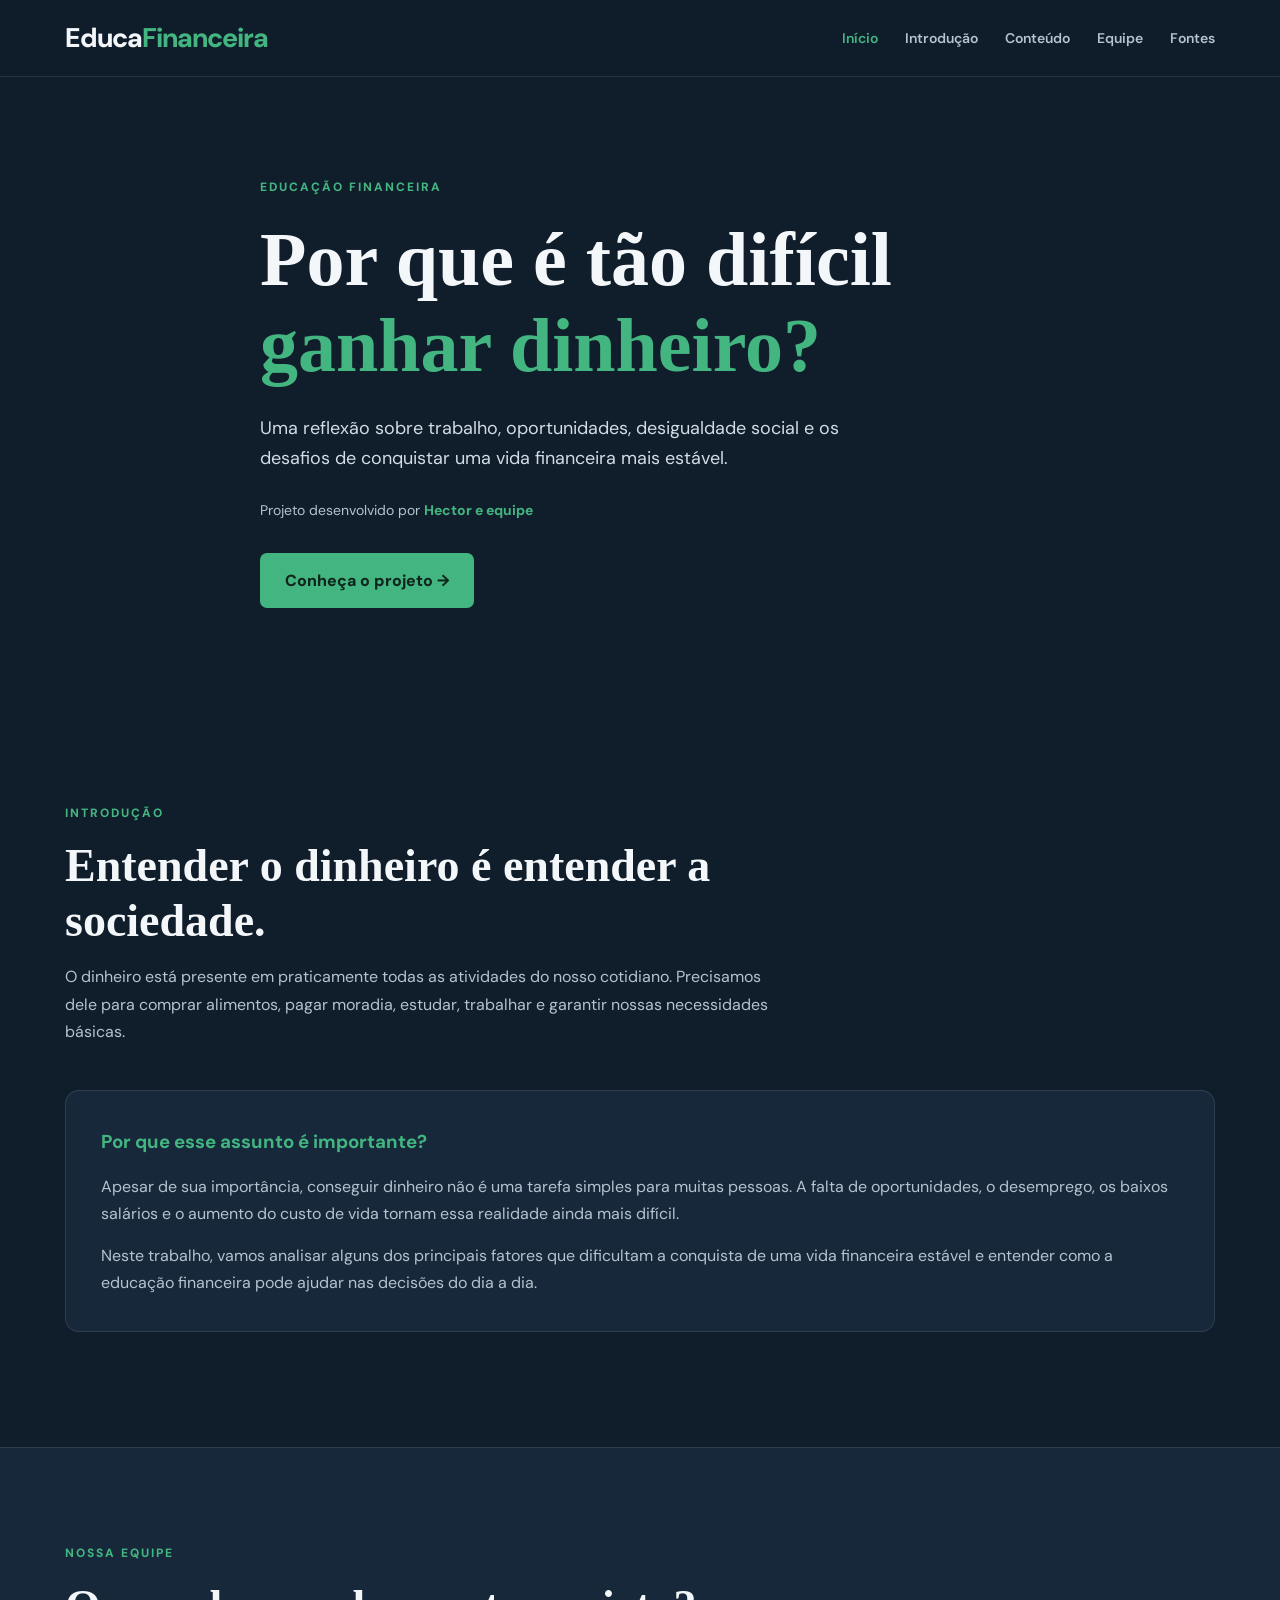
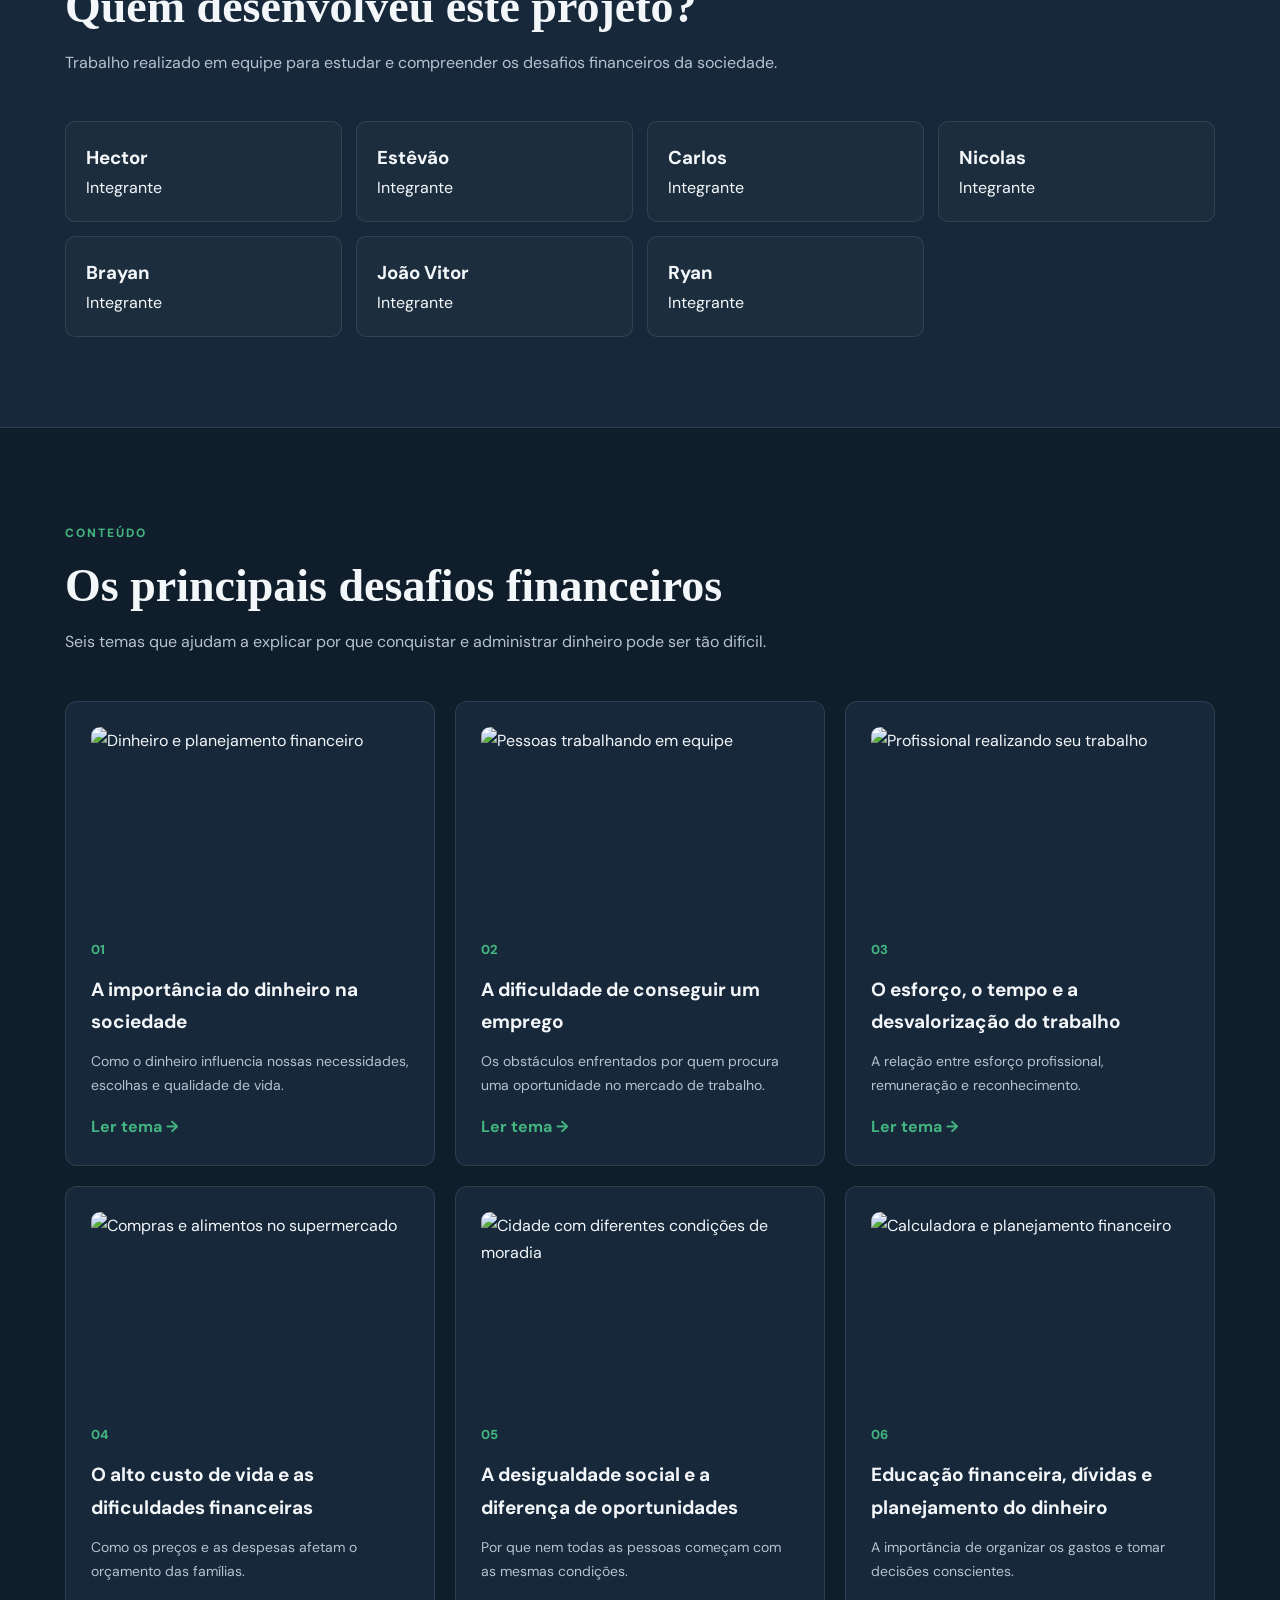
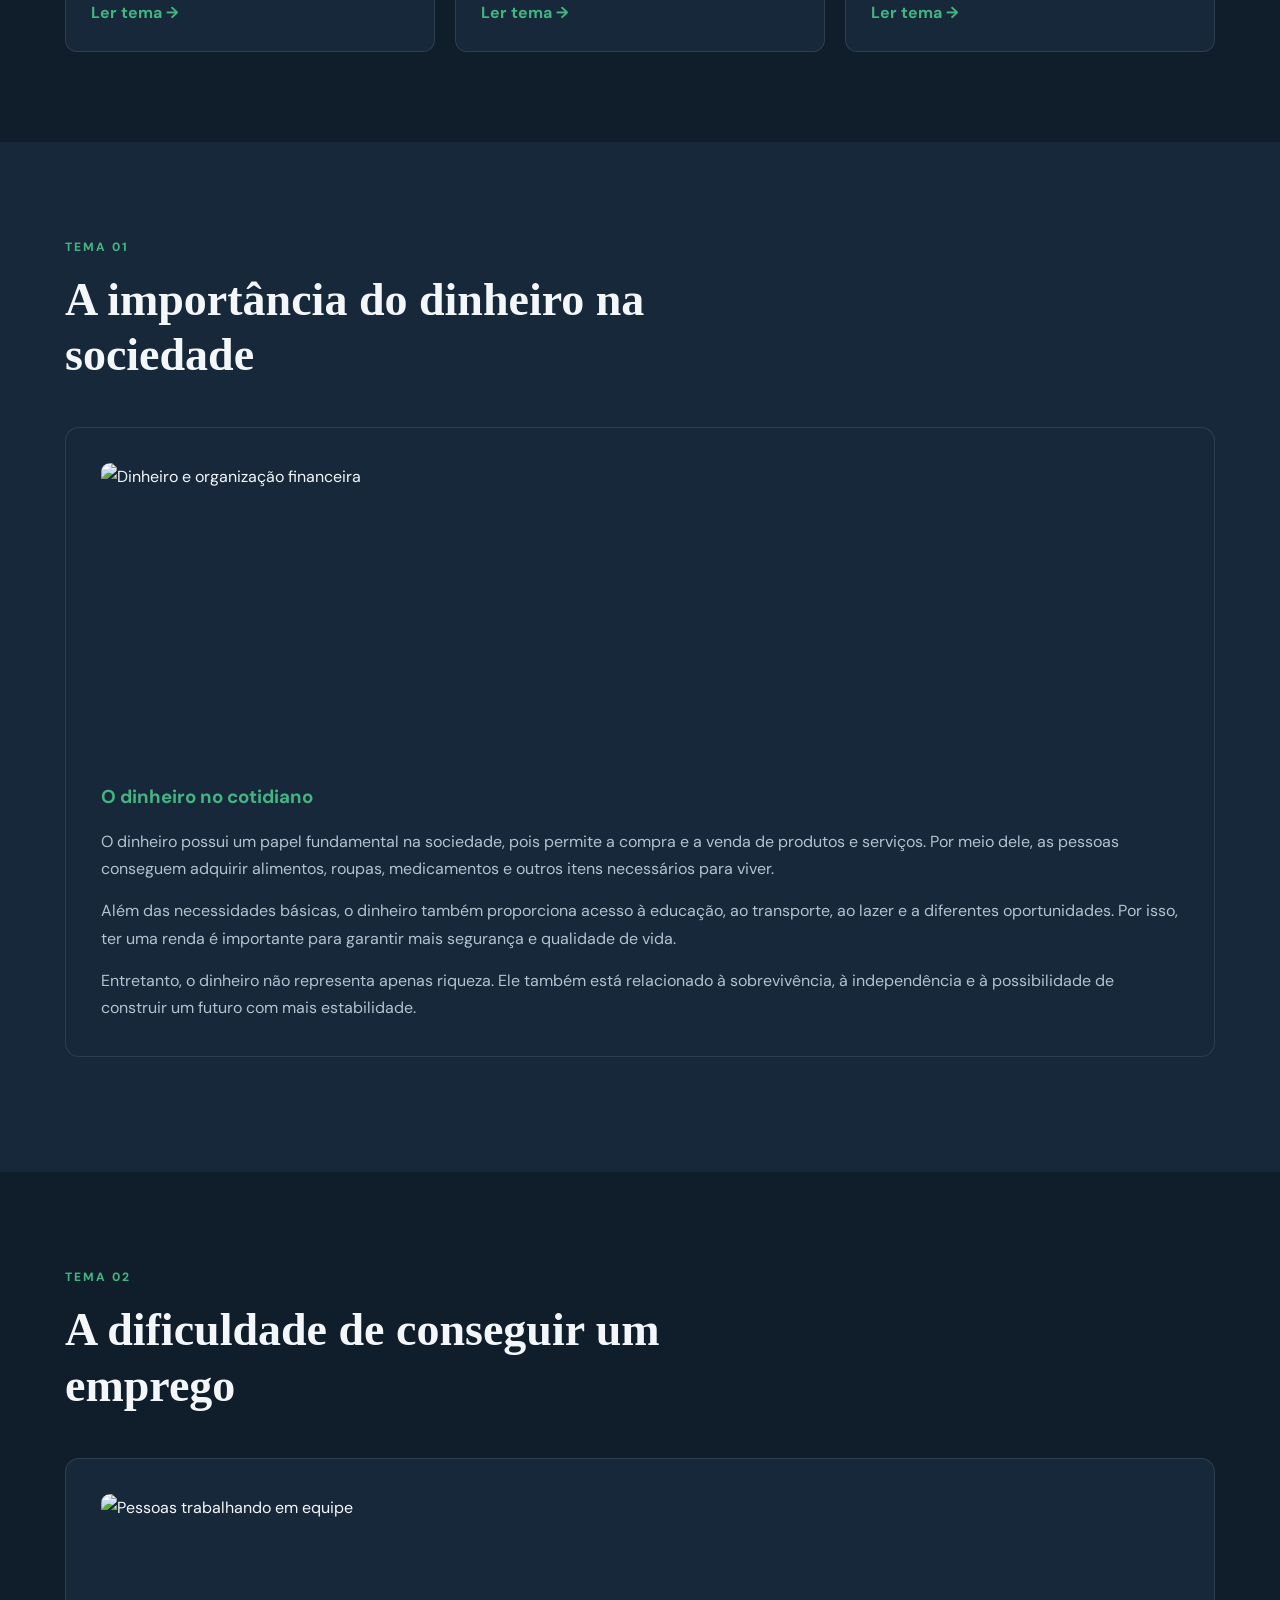
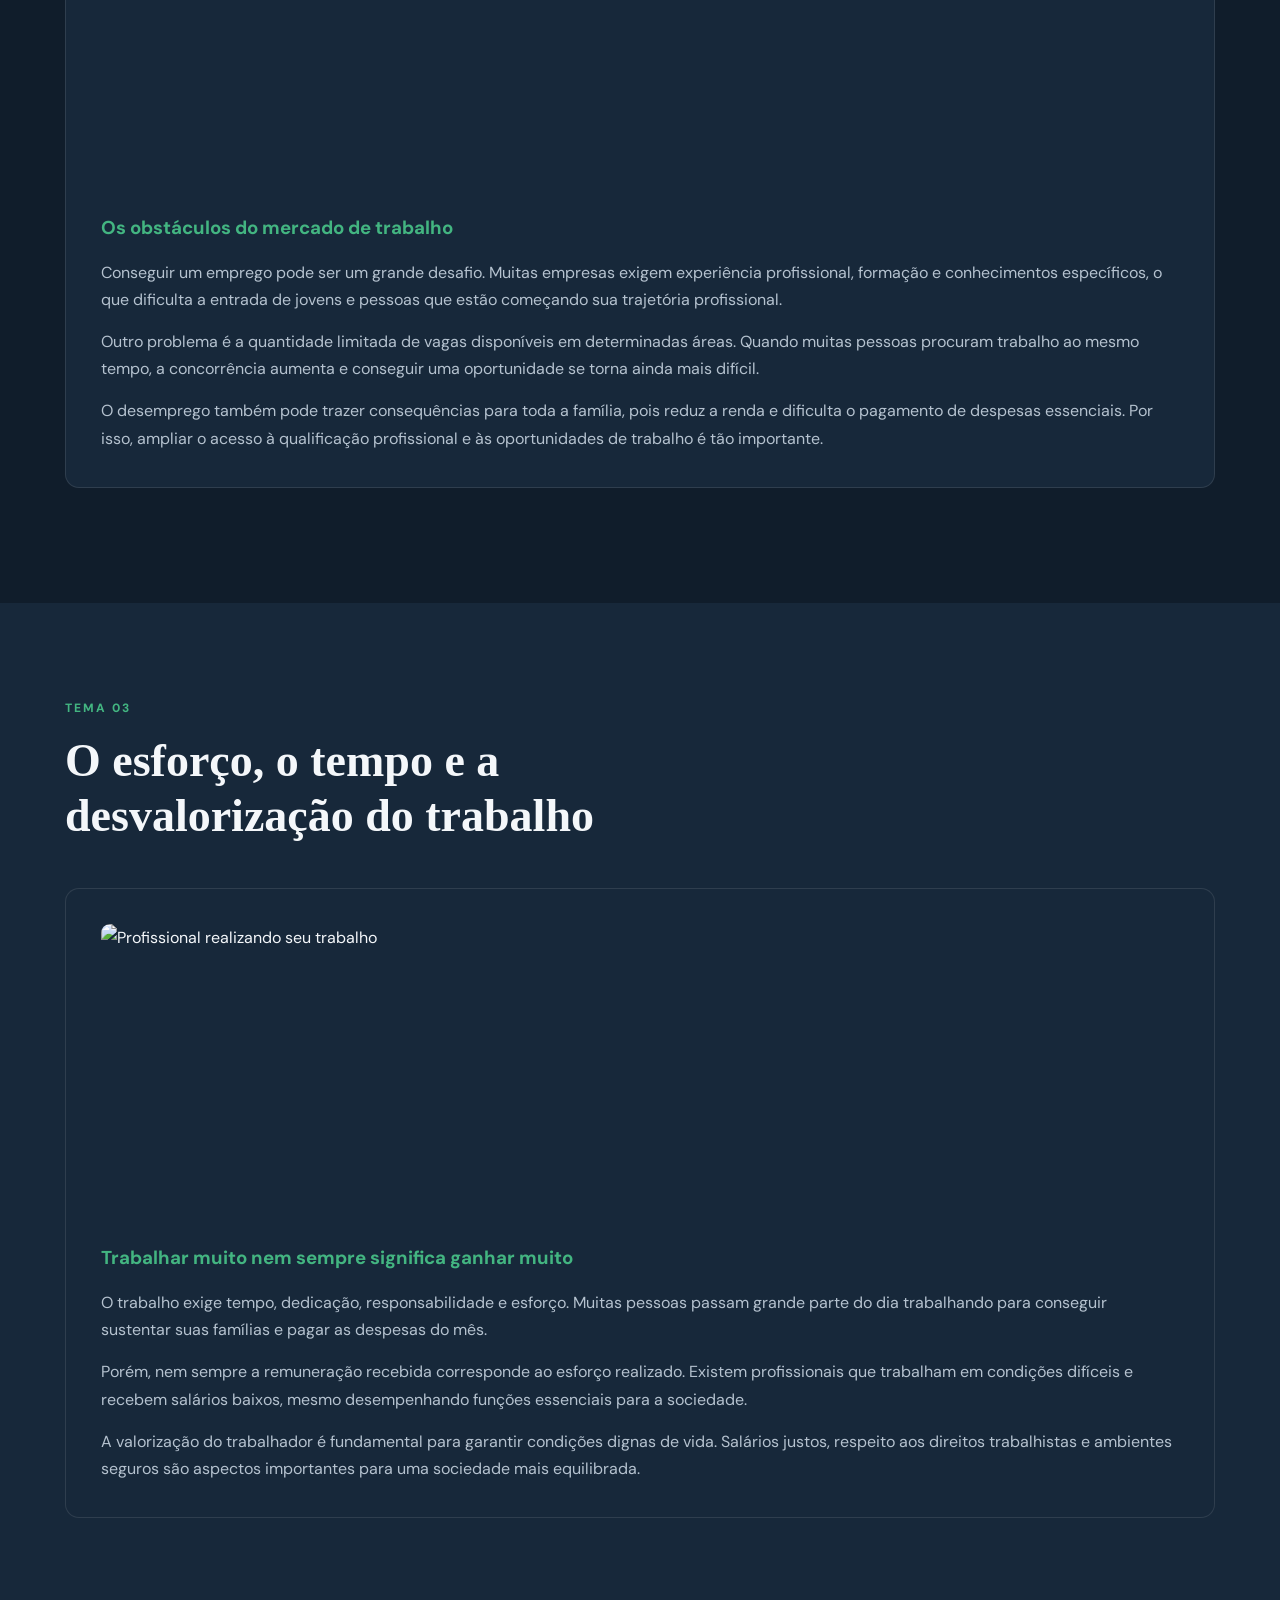
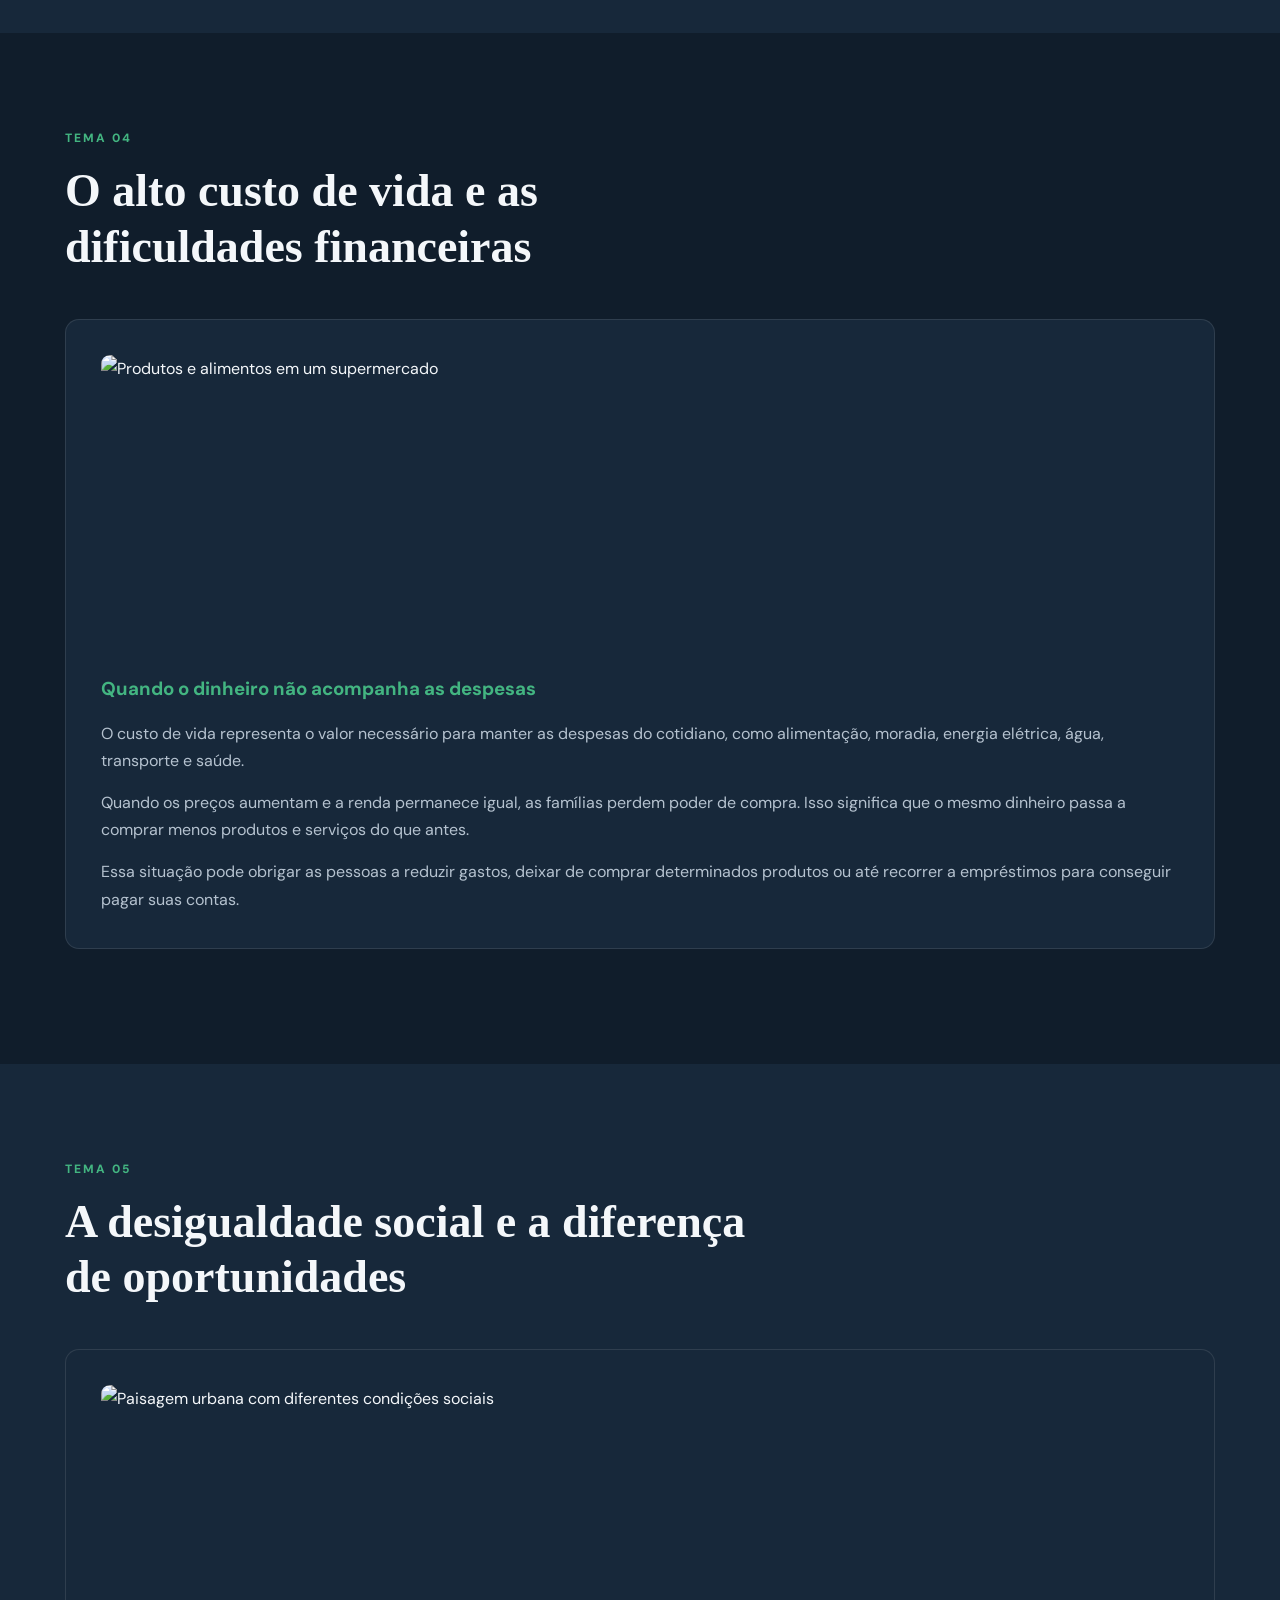
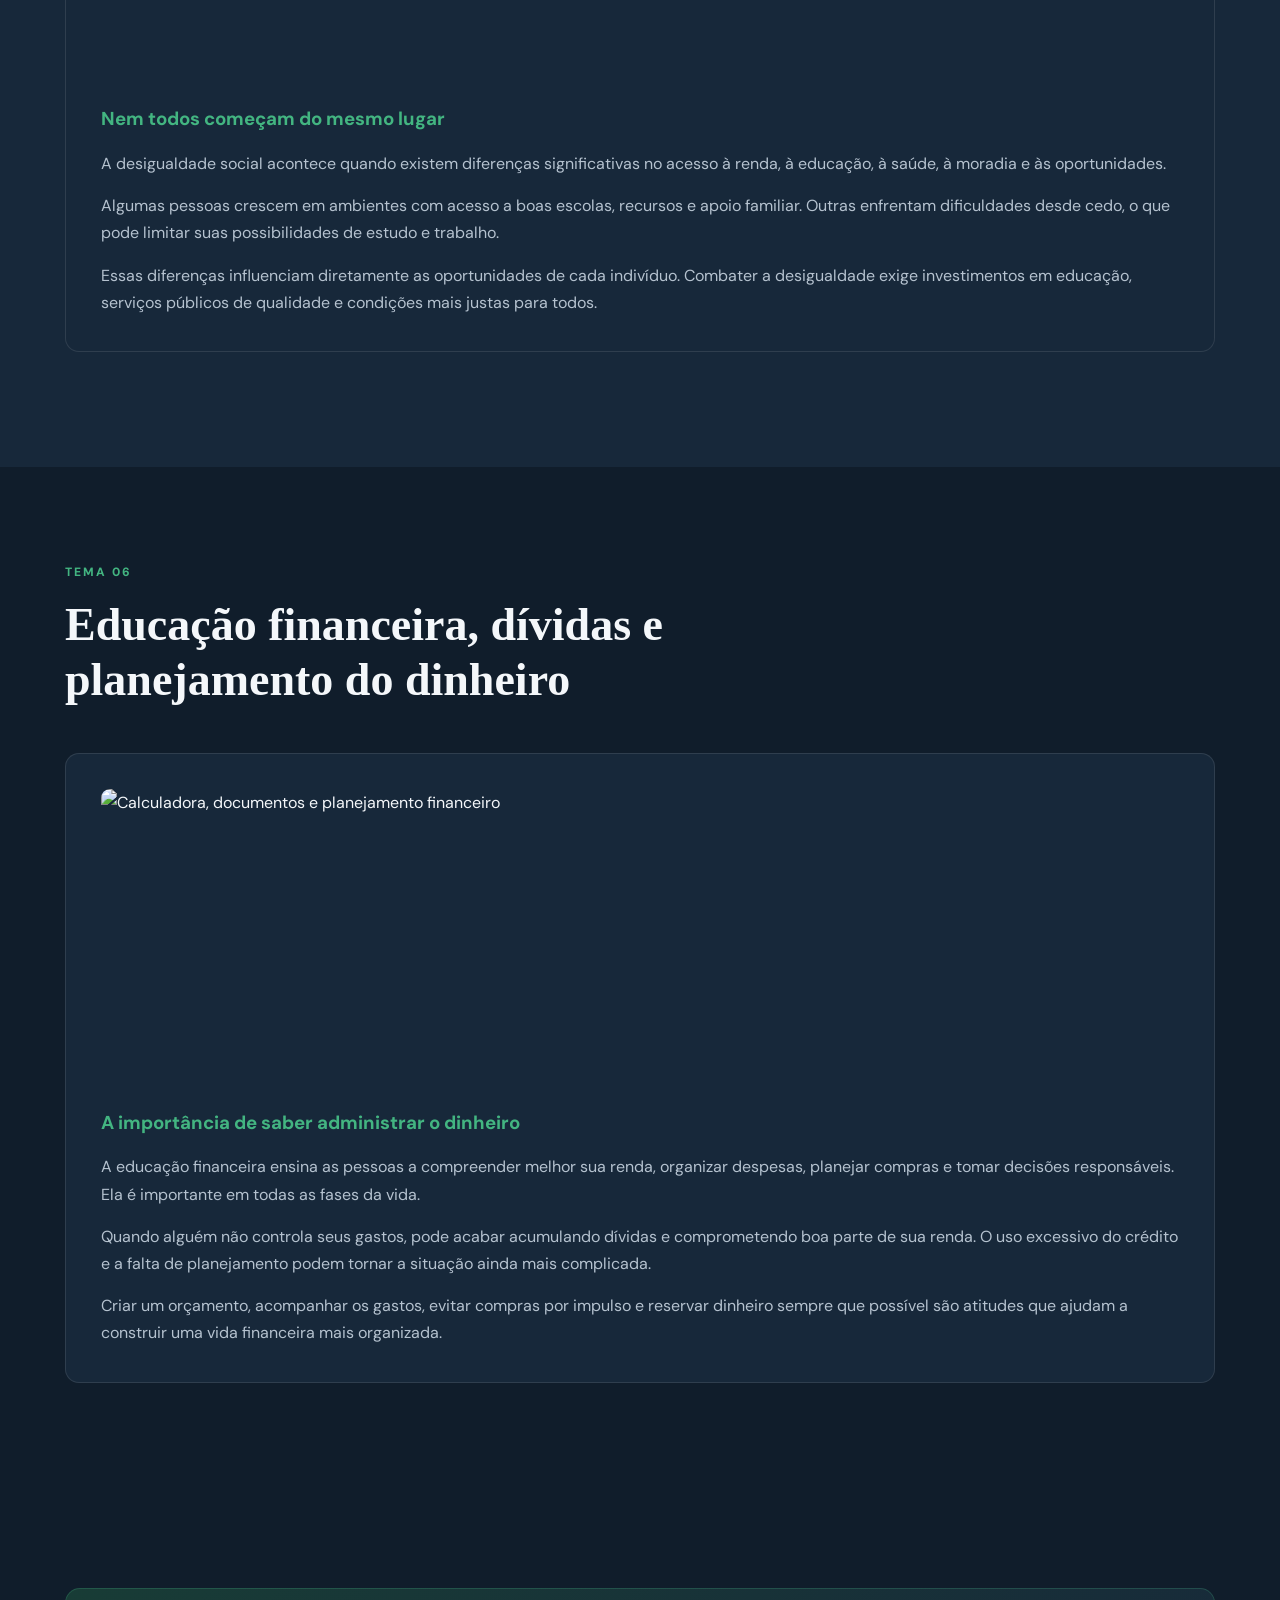
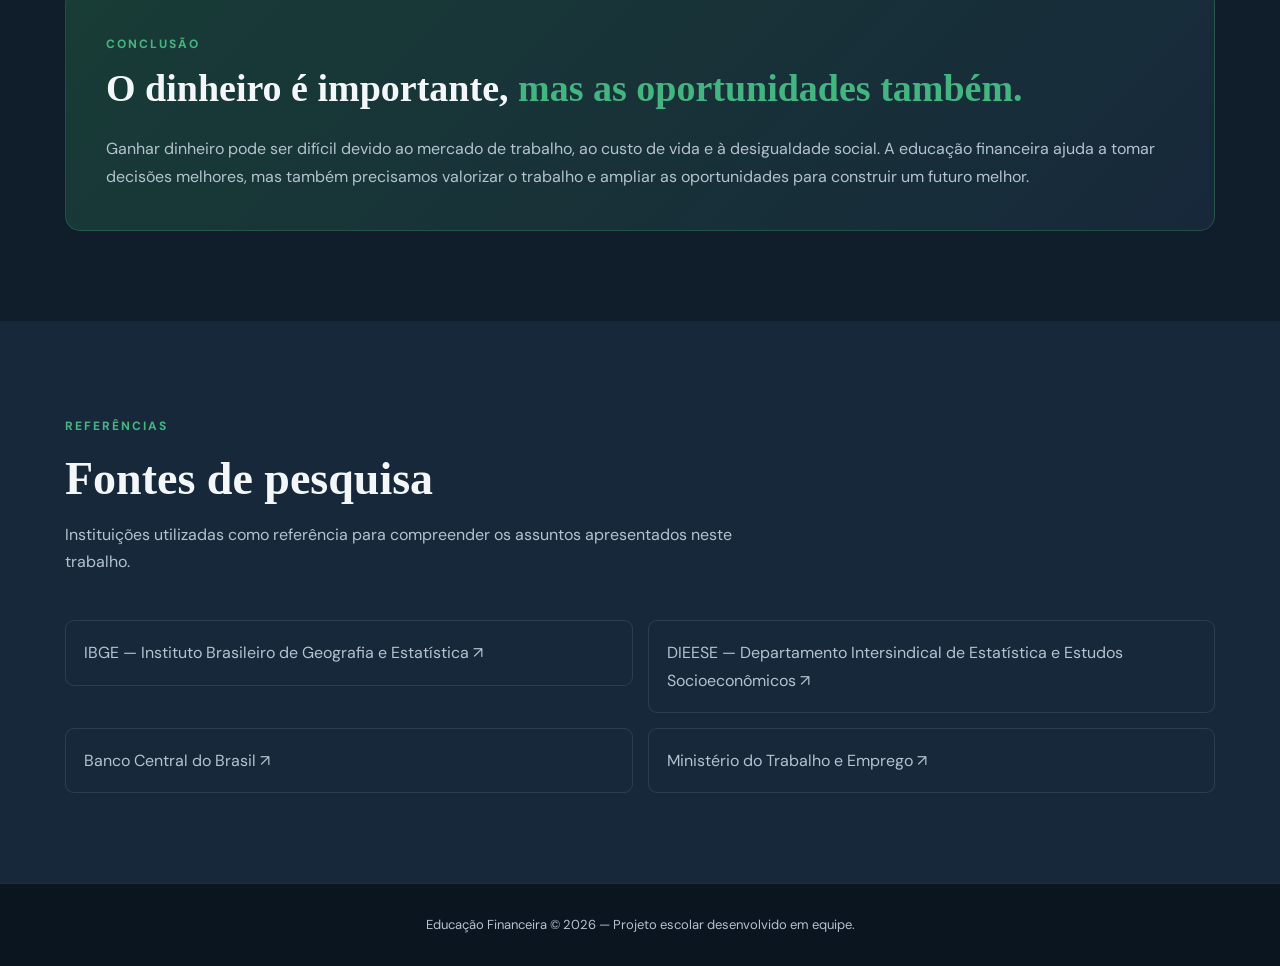
==== commit a05b3797: "Refactor meta description and clean up HTML" ====
--- a/index.html
+++ b/index.html
@@ -5,8 +5,7 @@
   <meta charset="UTF-8">
   <meta name="viewport" content="width=device-width, initial-scale=1.0">
   <meta name="theme-color" content="#101d2b">
-
-  <meta name="description" content="Um estudo sobre trabalho, desigualdade social, educação financeira e as dificuldades de conseguir dinheiro.">
+  <meta name="description" content="Um estudo sobre trabalho, desigualdade social e educação financeira.">
 
   <title>Educação Financeira | Por que é tão difícil ganhar dinheiro?</title>
 
@@ -29,11 +28,10 @@
         Educa<span>Financeira</span>
       </a>
 
-      <button
-        class="menu-button"
+      <button class="menu-button"
+        type="button"
         aria-label="Abrir menu"
-        aria-expanded="false"
-        type="button">
+        aria-expanded="false">
         ☰
       </button>
 
@@ -98,7 +96,8 @@
           </p>
         </div>
 
-        <div class="theme-section reveal">
+        <article class="theme-section reveal">
+
           <h3>Por que esse assunto é importante?</h3>
 
           <p>
@@ -115,7 +114,8 @@
             financeira estável e entender como a educação
             financeira pode ajudar nas decisões do dia a dia.
           </p>
-        </div>
+
+        </article>
 
       </div>
     </section>
@@ -176,7 +176,7 @@
       </div>
     </section>
 
-    <!-- VISÃO GERAL DOS TEMAS -->
+    <!-- CONTEÚDO -->
     <section class="section" id="conteudo">
       <div class="container">
 
@@ -194,6 +194,9 @@
         <div class="topics-grid">
 
           <article class="topic-card reveal">
+            <img src="https://images.unsplash.com/photo-1579621970563-ebec7560ff3e?auto=format&fit=crop&w=900&q=85"
+              alt="Dinheiro e planejamento financeiro">
+
             <span class="topic-number">01</span>
             <h3>A importância do dinheiro na sociedade</h3>
             <p>
@@ -204,6 +207,9 @@
           </article>
 
           <article class="topic-card reveal">
+            <img src="https://images.unsplash.com/photo-1521737711867-e3b97375f902?auto=format&fit=crop&w=900&q=85"
+              alt="Pessoas trabalhando em equipe">
+
             <span class="topic-number">02</span>
             <h3>A dificuldade de conseguir um emprego</h3>
             <p>
@@ -214,6 +220,9 @@
           </article>
 
           <article class="topic-card reveal">
+            <img src="https://images.unsplash.com/photo-1581091226825-a6a2a5aee158?auto=format&fit=crop&w=900&q=85"
+              alt="Profissional realizando seu trabalho">
+
             <span class="topic-number">03</span>
             <h3>O esforço, o tempo e a desvalorização do trabalho</h3>
             <p>
@@ -224,6 +233,9 @@
           </article>
 
           <article class="topic-card reveal">
+            <img src="https://images.unsplash.com/photo-1542838132-92c53300491e?auto=format&fit=crop&w=900&q=85"
+              alt="Compras e alimentos no supermercado">
+
             <span class="topic-number">04</span>
             <h3>O alto custo de vida e as dificuldades financeiras</h3>
             <p>
@@ -234,6 +246,9 @@
           </article>
 
           <article class="topic-card reveal">
+            <img src="https://images.unsplash.com/photo-1480714378408-67cf0d13bc1b?auto=format&fit=crop&w=900&q=85"
+              alt="Cidade com diferentes condições de moradia">
+
             <span class="topic-number">05</span>
             <h3>A desigualdade social e a diferença de oportunidades</h3>
             <p>
@@ -244,6 +259,9 @@
           </article>
 
           <article class="topic-card reveal">
+            <img src="https://images.unsplash.com/photo-1554224155-6726b3ff858f?auto=format&fit=crop&w=900&q=85"
+              alt="Calculadora e planejamento financeiro">
+
             <span class="topic-number">06</span>
             <h3>Educação financeira, dívidas e planejamento do dinheiro</h3>
             <p>
@@ -267,14 +285,18 @@
         </div>
 
         <article class="theme-section reveal">
+
+          <img class="theme-image"
+            src="https://images.unsplash.com/photo-1579621970563-ebec7560ff3e?auto=format&fit=crop&w=1400&q=85"
+            alt="Dinheiro e organização financeira">
+
           <h3>O dinheiro no cotidiano</h3>
 
           <p>
             O dinheiro possui um papel fundamental na sociedade,
             pois permite a compra e a venda de produtos e serviços.
             Por meio dele, as pessoas conseguem adquirir alimentos,
-            roupas, medicamentos e outros itens necessários para
-            viver.
+            roupas, medicamentos e outros itens necessários para viver.
           </p>
 
           <p>
@@ -291,8 +313,8 @@
             independência e à possibilidade de construir um futuro
             com mais estabilidade.
           </p>
+
         </article>
-
       </div>
     </section>
 
@@ -306,6 +328,11 @@
         </div>
 
         <article class="theme-section reveal">
+
+          <img class="theme-image"
+            src="https://images.unsplash.com/photo-1521737711867-e3b97375f902?auto=format&fit=crop&w=1400&q=85"
+            alt="Pessoas trabalhando em equipe">
+
           <h3>Os obstáculos do mercado de trabalho</h3>
 
           <p>
@@ -331,8 +358,8 @@
             o acesso à qualificação profissional e às oportunidades
             de trabalho é tão importante.
           </p>
+
         </article>
-
       </div>
     </section>
 
@@ -346,6 +373,11 @@
         </div>
 
         <article class="theme-section reveal">
+
+          <img class="theme-image"
+            src="https://images.unsplash.com/photo-1581091226825-a6a2a5aee158?auto=format&fit=crop&w=1400&q=85"
+            alt="Profissional realizando seu trabalho">
+
           <h3>Trabalhar muito nem sempre significa ganhar muito</h3>
 
           <p>
@@ -370,8 +402,8 @@
             seguros são aspectos importantes para uma sociedade
             mais equilibrada.
           </p>
+
         </article>
-
       </div>
     </section>
 
@@ -385,6 +417,11 @@
         </div>
 
         <article class="theme-section reveal">
+
+          <img class="theme-image"
+            src="https://images.unsplash.com/photo-1542838132-92c53300491e?auto=format&fit=crop&w=1400&q=85"
+            alt="Produtos e alimentos em um supermercado">
+
           <h3>Quando o dinheiro não acompanha as despesas</h3>
 
           <p>
@@ -406,8 +443,8 @@
             ou até recorrer a empréstimos para conseguir
             pagar suas contas.
           </p>
+
         </article>
-
       </div>
     </section>
 
@@ -421,6 +458,11 @@
         </div>
 
         <article class="theme-section reveal">
+
+          <img class="theme-image"
+            src="https://images.unsplash.com/photo-1480714378408-67cf0d13bc1b?auto=format&fit=crop&w=1400&q=85"
+            alt="Paisagem urbana com diferentes condições sociais">
+
           <h3>Nem todos começam do mesmo lugar</h3>
 
           <p>
@@ -443,8 +485,8 @@
             serviços públicos de qualidade e condições mais
             justas para todos.
           </p>
+
         </article>
-
       </div>
     </section>
 
@@ -458,6 +500,11 @@
         </div>
 
         <article class="theme-section reveal">
+
+          <img class="theme-image"
+            src="https://images.unsplash.com/photo-1554224155-6726b3ff858f?auto=format&fit=crop&w=1400&q=85"
+            alt="Calculadora, documentos e planejamento financeiro">
+
           <h3>A importância de saber administrar o dinheiro</h3>
 
           <p>
@@ -481,8 +528,8 @@
             que possível são atitudes que ajudam a construir
             uma vida financeira mais organizada.
           </p>
+
         </article>
-
       </div>
     </section>
 
@@ -531,16 +578,14 @@
 
           <li>
             <a href="https://www.ibge.gov.br/"
-               target="_blank"
-               rel="noopener noreferrer">
+              target="_blank" rel="noopener noreferrer">
               IBGE — Instituto Brasileiro de Geografia e Estatística ↗
             </a>
           </li>
 
           <li>
             <a href="https://www.dieese.org.br/"
-               target="_blank"
-               rel="noopener noreferrer">
+              target="_blank" rel="noopener noreferrer">
               DIEESE — Departamento Intersindical de Estatística
               e Estudos Socioeconômicos ↗
             </a>
@@ -548,16 +593,14 @@
 
           <li>
             <a href="https://www.bcb.gov.br/"
-               target="_blank"
-               rel="noopener noreferrer">
+              target="_blank" rel="noopener noreferrer">
               Banco Central do Brasil ↗
             </a>
           </li>
 
           <li>
             <a href="https://www.gov.br/trabalho-e-emprego/pt-br"
-               target="_blank"
-               rel="noopener noreferrer">
+              target="_blank" rel="noopener noreferrer">
               Ministério do Trabalho e Emprego ↗
             </a>
           </li>
@@ -579,7 +622,7 @@
     </div>
   </footer>
 
-  <!-- BOTÃO VOLTAR AO TOPO -->
+  <!-- VOLTAR AO TOPO -->
   <button
     id="backToTop"
     type="button"
--- a/style.css
+++ b/style.css
@@ -111,6 +111,7 @@
   padding: 8px 13px;
   font-size: 21px;
   cursor: pointer;
+  margin-left: auto;
 }
 
 /* CAPA */
@@ -235,7 +236,7 @@
   transform: translateY(-4px);
 }
 
-/* CARTÕES E TEMAS */
+/* TEMAS E CARTÕES */
 
 .topics-grid,
 .cards-grid,
@@ -282,7 +283,27 @@
   font-size: 14px;
 }
 
+/* IMAGENS DOS TEMAS */
+
+.topic-card img,
+.content-card img,
+.theme-image {
+  width: 100%;
+  height: 190px;
+  object-fit: cover;
+  border-radius: 9px;
+  margin-bottom: 18px;
+}
+
+.theme-image {
+  height: 300px;
+}
+
 /* CONTEÚDO */
+
+.content-section {
+  background: var(--surface);
+}
 
 .theme-section {
   padding: 35px;
@@ -335,6 +356,10 @@
   font-family: Georgia,serif;
   font-size: clamp(26px,4vw,38px);
   margin-bottom: 15px;
+}
+
+.conclusion-card h2 span {
+  color: var(--green);
 }
 
 .conclusion-card p {
@@ -441,10 +466,14 @@
 
   .navbar {
     min-height: 68px;
+    display: flex;
+    justify-content: space-between;
+    align-items: center;
   }
 
   .menu-button {
     display: block;
+    margin-left: auto;
   }
 
   .nav-links {
@@ -493,6 +522,10 @@
   .conclusion-card {
     padding: 24px;
   }
+
+  .theme-image {
+    height: 210px;
+  }
 }
 
 @media (prefers-reduced-motion: reduce) {
